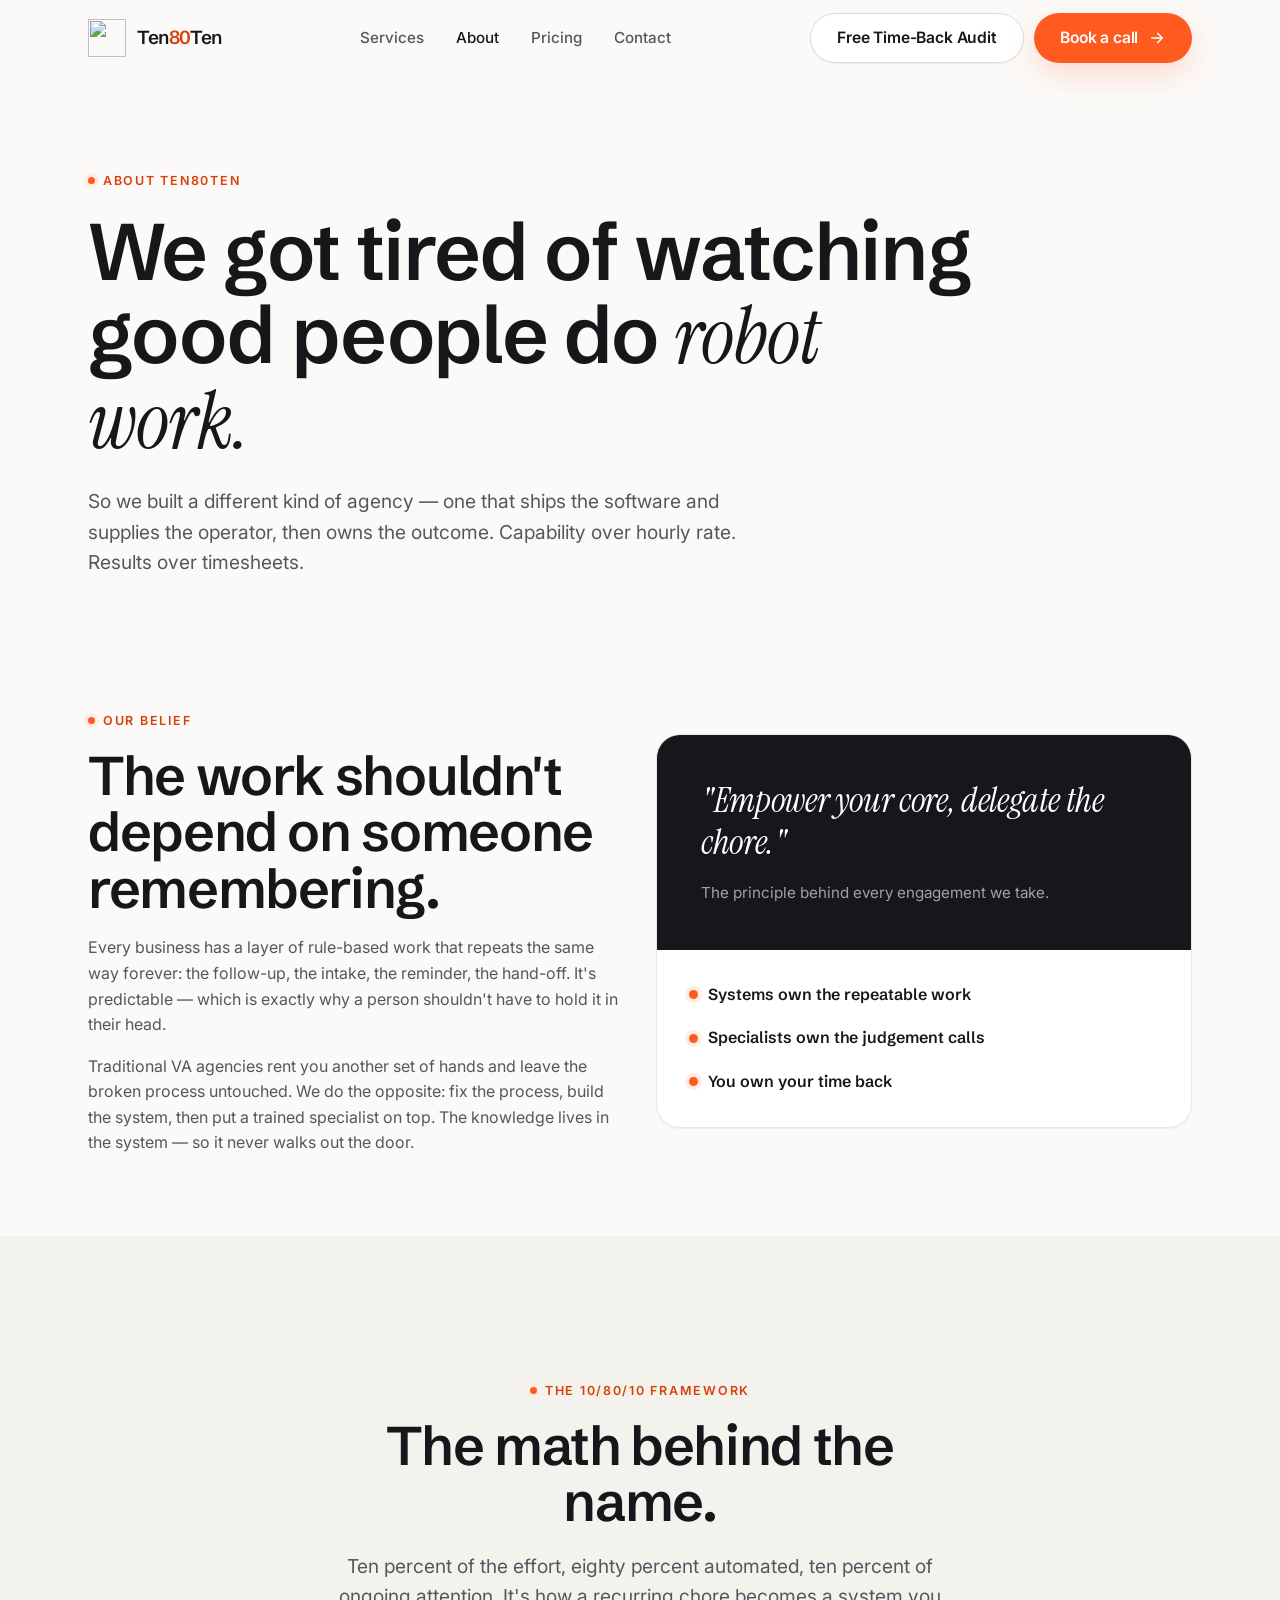
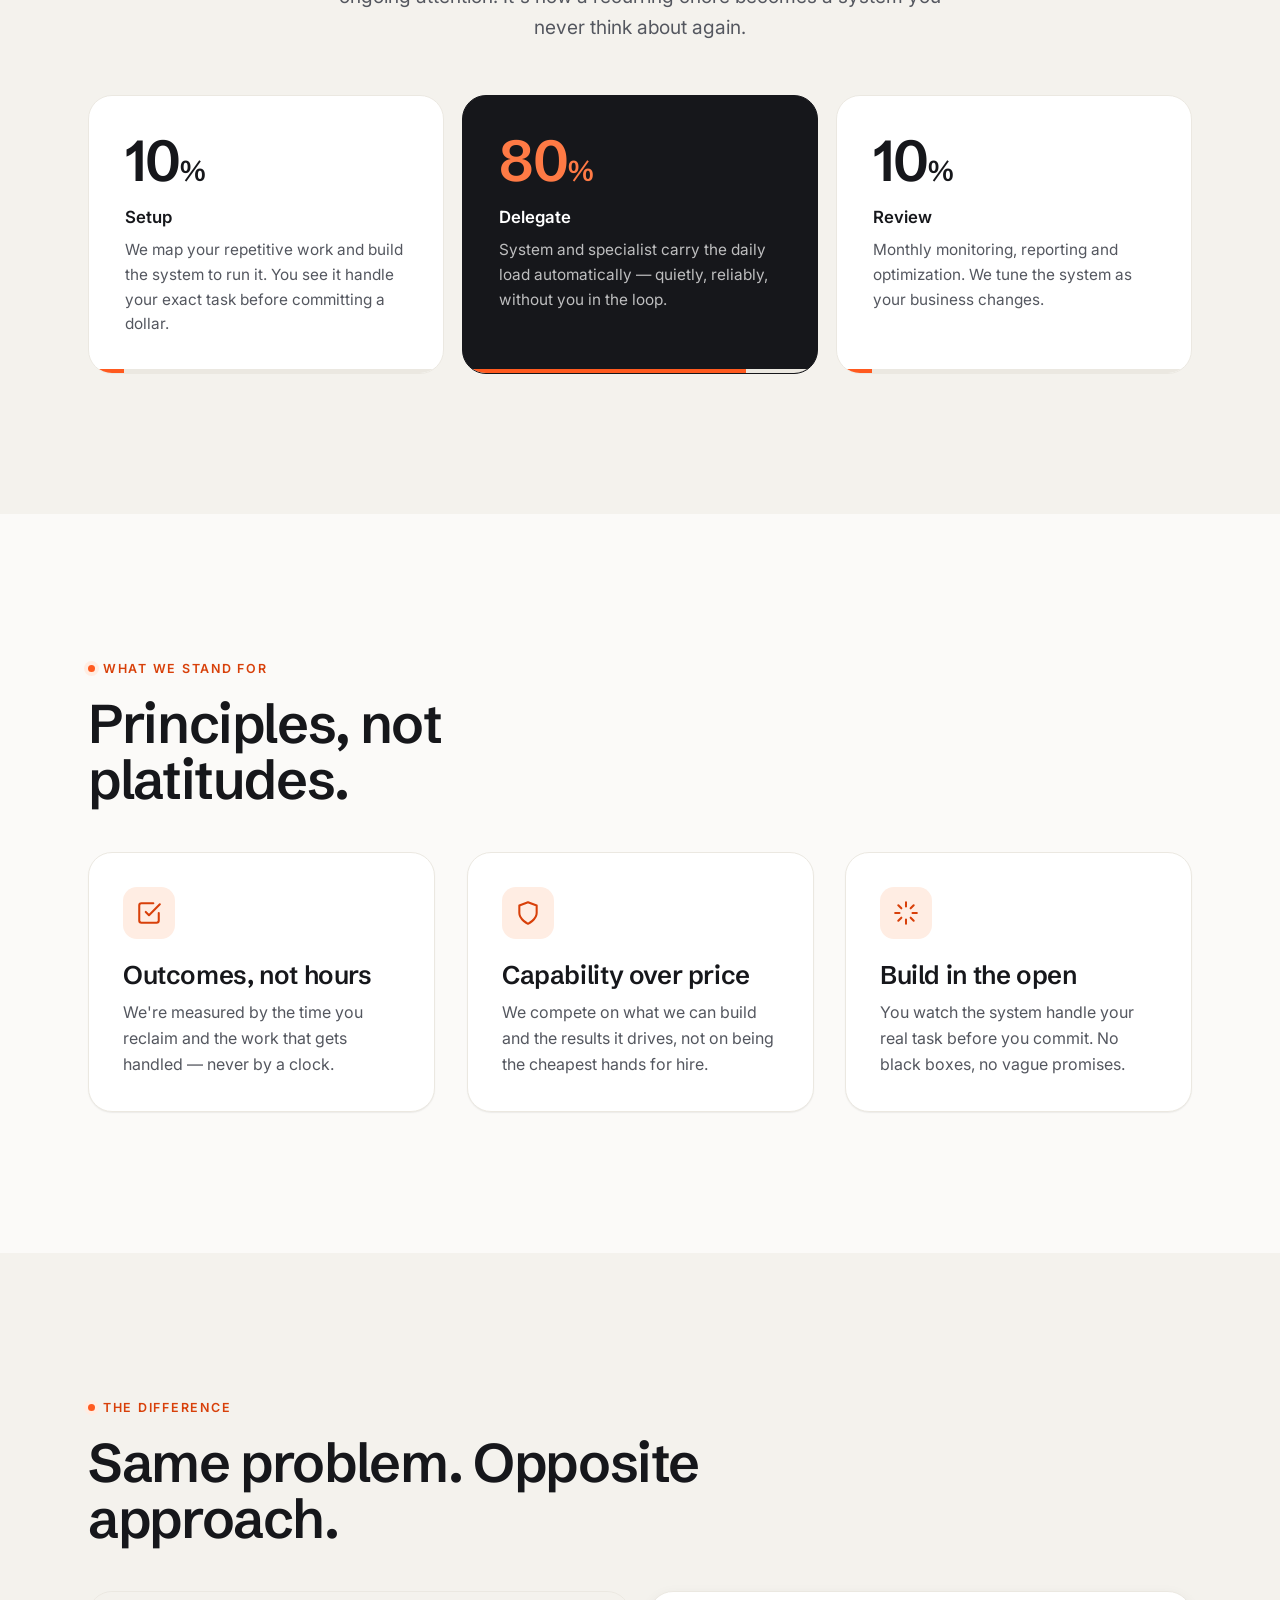
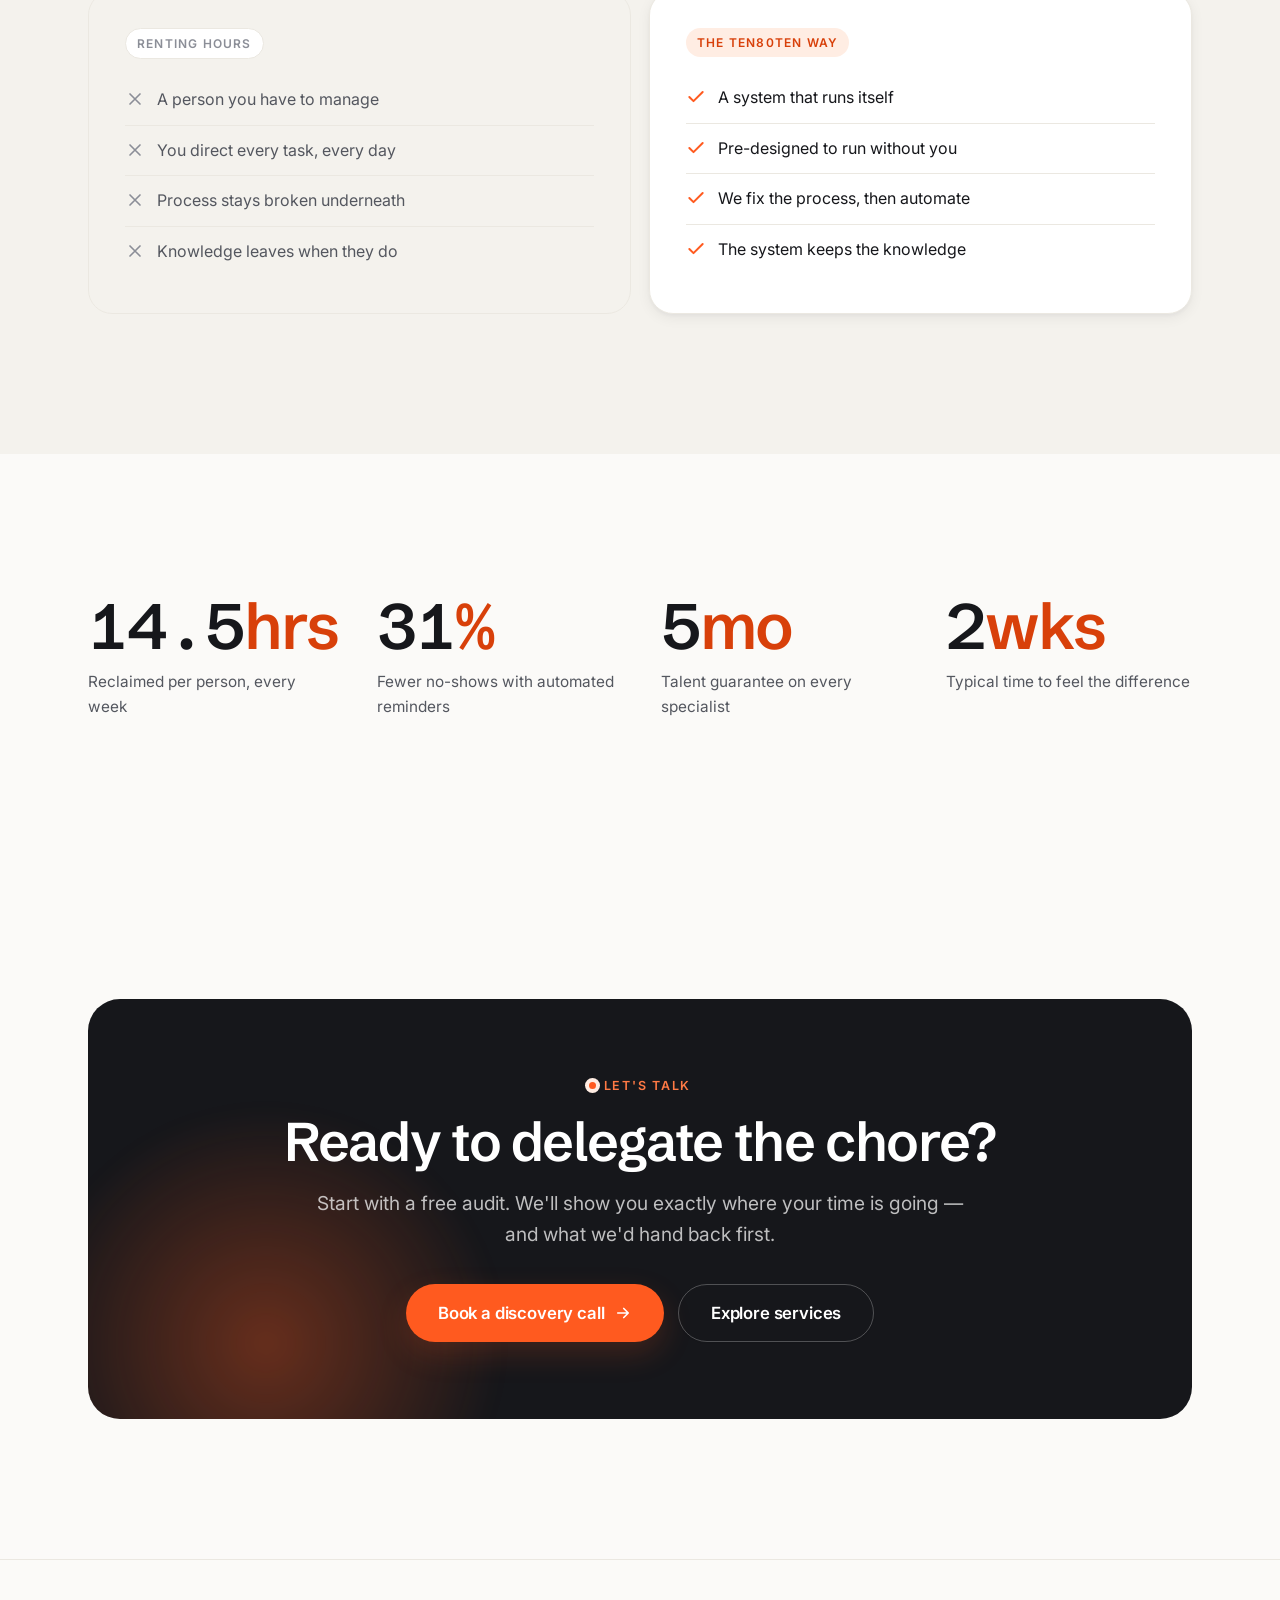
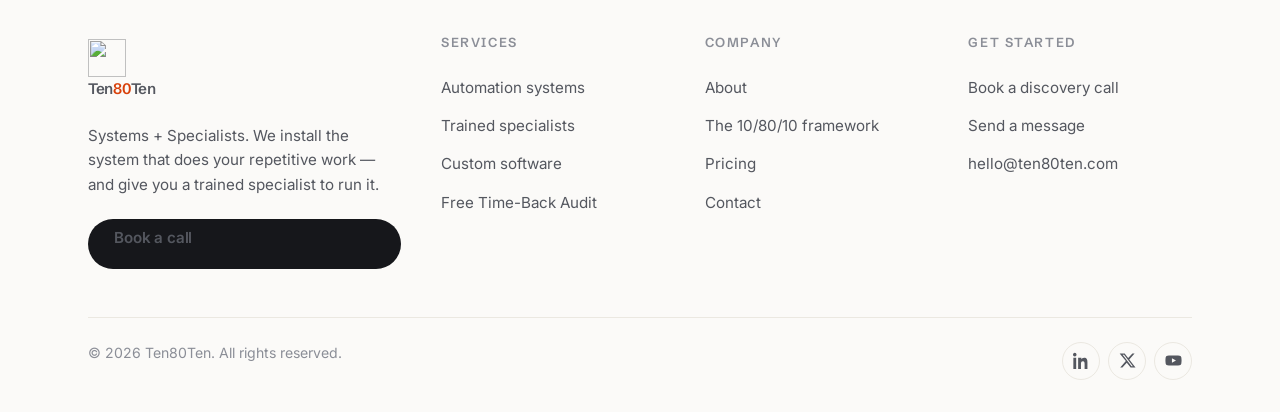
==== about.html @ 753d8913 "Initial commit: Ten80Ten marketing website Multi-page static site (Home, Services, About, Pricing, C" ====
<!DOCTYPE html>
<html lang="en">
<head>
<meta charset="UTF-8" />
<meta name="viewport" content="width=device-width, initial-scale=1" />
<title>About — Ten80Ten | Systems + Specialists</title>
<meta name="description" content="Why Ten80Ten builds systems instead of renting hours. Our 10/80/10 philosophy: a focused 10% of setup, 80% run on autopilot, 10% review and optimize." />
<link rel="preconnect" href="https://fonts.googleapis.com" />
<link rel="preconnect" href="https://fonts.gstatic.com" crossorigin />
<link href="https://fonts.googleapis.com/css2?family=Schibsted+Grotesk:wght@400;500;600;700&family=Inter:wght@400;500;600&family=Instrument+Serif:ital@0;1&display=swap" rel="stylesheet" />
<link rel="stylesheet" href="assets/css/styles.css" />
<link rel="icon" type="image/png" href="assets/img/ten80ten-mark.png" />
</head>
<body>

<header class="site-header">
  <div class="container nav">
    <a class="brand" href="index.html" aria-label="Ten80Ten home"><img class="mark" src="assets/img/ten80ten-mark.png" alt="" width="40" height="40" /><span>Ten<b>80</b>Ten</span></a>
    <nav class="nav-links" aria-label="Primary">
      <a href="services.html">Services</a>
      <a href="about.html" class="active" aria-current="page">About</a>
      <a href="pricing.html">Pricing</a>
      <a href="contact.html">Contact</a>
    </nav>
    <div class="nav-cta">
      <a class="btn btn--ghost" href="contact.html">Free Time-Back Audit</a>
      <a class="btn btn--primary" href="contact.html#book">Book a call <svg viewBox="0 0 24 24" fill="none" stroke="currentColor" stroke-width="2.2" stroke-linecap="round" stroke-linejoin="round"><path d="M5 12h14M13 6l6 6-6 6"/></svg></a>
      <button class="nav-toggle" aria-label="Open menu" aria-expanded="false"><span></span></button>
    </div>
  </div>
  <div class="mobile-menu" aria-label="Mobile">
    <a href="services.html">Services</a>
    <a href="about.html" class="active">About</a>
    <a href="pricing.html">Pricing</a>
    <a href="contact.html">Contact</a>
    <a class="btn btn--primary" href="contact.html#book">Book a call</a>
  </div>
</header>

<main>
<section class="page-hero">
  <div class="container">
    <span class="eyebrow" data-reveal>About Ten80Ten</span>
    <h1 data-reveal data-delay="1">We got tired of watching good people do <span class="serif">robot work.</span></h1>
    <p class="lead" data-reveal data-delay="2">So we built a different kind of agency — one that ships the software and supplies the operator, then owns the outcome. Capability over hourly rate. Results over timesheets.</p>
  </div>
</section>

<!-- STORY -->
<section class="section--tight">
  <div class="container">
    <div class="grid cols-2" style="align-items:center">
      <div data-reveal>
        <span class="eyebrow">Our belief</span>
        <h2 style="margin-block:16px 18px">The work shouldn't depend on someone remembering.</h2>
        <p class="muted" style="margin-bottom:16px">Every business has a layer of rule-based work that repeats the same way forever: the follow-up, the intake, the reminder, the hand-off. It's predictable — which is exactly why a person shouldn't have to hold it in their head.</p>
        <p class="muted">Traditional VA agencies rent you another set of hands and leave the broken process untouched. We do the opposite: fix the process, build the system, then put a trained specialist on top. The knowledge lives in the system — so it never walks out the door.</p>
      </div>
      <div data-reveal data-delay="2">
        <div class="card" style="padding:0;overflow:hidden">
          <div style="background:var(--ink);color:#fff;padding:clamp(28px,4vw,44px)">
            <span class="serif" style="font-size:clamp(1.6rem,3vw,2.2rem);color:#fff;line-height:1.2;display:block">"Empower your core, delegate the chore."</span>
            <p style="color:rgba(255,255,255,.6);margin-top:18px;font-size:.95rem">The principle behind every engagement we take.</p>
          </div>
          <div style="padding:clamp(24px,3vw,32px);display:grid;gap:18px">
            <div class="sys-row" style="font-size:1rem"><span class="dot dot--on"></span><b>Systems own the repeatable work</b></div>
            <div class="sys-row" style="font-size:1rem"><span class="dot dot--on"></span><b>Specialists own the judgement calls</b></div>
            <div class="sys-row" style="font-size:1rem"><span class="dot dot--on"></span><b>You own your time back</b></div>
          </div>
        </div>
      </div>
    </div>
  </div>
</section>

<!-- 10/80/10 -->
<section class="section panel">
  <div class="container">
    <div class="section-head center" data-reveal>
      <span class="eyebrow">The 10/80/10 framework</span>
      <h2>The math behind the name.</h2>
      <p class="lead">Ten percent of the effort, eighty percent automated, ten percent of ongoing attention. It's how a recurring chore becomes a system you never think about again.</p>
    </div>
    <div class="framework" style="margin-top:52px">
      <div class="fw-step" data-reveal data-delay="1"><span class="fw-pct">10<span style="font-size:.5em">%</span></span><span class="fw-tag">Setup</span><p>We map your repetitive work and build the system to run it. You see it handle your exact task before committing a dollar.</p><div class="fw-bar"><i style="width:10%"></i></div></div>
      <div class="fw-step" data-reveal data-delay="2"><span class="fw-pct">80<span style="font-size:.5em">%</span></span><span class="fw-tag">Delegate</span><p>System and specialist carry the daily load automatically — quietly, reliably, without you in the loop.</p><div class="fw-bar"><i style="width:80%"></i></div></div>
      <div class="fw-step" data-reveal data-delay="3"><span class="fw-pct">10<span style="font-size:.5em">%</span></span><span class="fw-tag">Review</span><p>Monthly monitoring, reporting and optimization. We tune the system as your business changes.</p><div class="fw-bar"><i style="width:10%"></i></div></div>
    </div>
  </div>
</section>

<!-- VALUES -->
<section class="section">
  <div class="container">
    <div class="section-head" data-reveal>
      <span class="eyebrow">What we stand for</span>
      <h2>Principles, not platitudes.</h2>
    </div>
    <div class="grid cols-3" style="margin-top:44px">
      <div class="card card--feature" data-reveal data-delay="1"><div class="icon"><svg viewBox="0 0 24 24" fill="none" stroke="currentColor" stroke-width="1.9" stroke-linecap="round" stroke-linejoin="round"><path d="m9 11 3 3L22 4"/><path d="M21 12v7a2 2 0 0 1-2 2H5a2 2 0 0 1-2-2V5a2 2 0 0 1 2-2h11"/></svg></div><h3>Outcomes, not hours</h3><p>We're measured by the time you reclaim and the work that gets handled — never by a clock.</p></div>
      <div class="card card--feature" data-reveal data-delay="2"><div class="icon"><svg viewBox="0 0 24 24" fill="none" stroke="currentColor" stroke-width="1.9" stroke-linecap="round" stroke-linejoin="round"><path d="M12 22s8-4 8-10V5l-8-3-8 3v7c0 6 8 10 8 10Z"/></svg></div><h3>Capability over price</h3><p>We compete on what we can build and the results it drives, not on being the cheapest hands for hire.</p></div>
      <div class="card card--feature" data-reveal data-delay="3"><div class="icon"><svg viewBox="0 0 24 24" fill="none" stroke="currentColor" stroke-width="1.9" stroke-linecap="round" stroke-linejoin="round"><path d="M12 2v4M12 18v4M4.9 4.9l2.8 2.8M16.3 16.3l2.8 2.8M2 12h4M18 12h4M4.9 19.1l2.8-2.8M16.3 7.7l2.8-2.8"/></svg></div><h3>Build in the open</h3><p>You watch the system handle your real task before you commit. No black boxes, no vague promises.</p></div>
    </div>
  </div>
</section>

<!-- COMPARE -->
<section class="section panel">
  <div class="container">
    <div class="section-head" data-reveal>
      <span class="eyebrow">The difference</span>
      <h2>Same problem. Opposite approach.</h2>
    </div>
    <div class="compare" style="margin-top:44px">
      <div class="compare-col compare--them" data-reveal data-delay="1">
        <span class="tag">Renting hours</span>
        <ul>
          <li><svg viewBox="0 0 24 24" fill="none" stroke="currentColor" stroke-width="2" stroke-linecap="round"><path d="M18 6 6 18M6 6l12 12"/></svg> A person you have to manage</li>
          <li><svg viewBox="0 0 24 24" fill="none" stroke="currentColor" stroke-width="2" stroke-linecap="round"><path d="M18 6 6 18M6 6l12 12"/></svg> You direct every task, every day</li>
          <li><svg viewBox="0 0 24 24" fill="none" stroke="currentColor" stroke-width="2" stroke-linecap="round"><path d="M18 6 6 18M6 6l12 12"/></svg> Process stays broken underneath</li>
          <li><svg viewBox="0 0 24 24" fill="none" stroke="currentColor" stroke-width="2" stroke-linecap="round"><path d="M18 6 6 18M6 6l12 12"/></svg> Knowledge leaves when they do</li>
        </ul>
      </div>
      <div class="compare-col compare--us" data-reveal data-delay="2">
        <span class="tag">The Ten80Ten way</span>
        <ul>
          <li><svg viewBox="0 0 24 24" fill="none" stroke="currentColor" stroke-width="2.4" stroke-linecap="round" stroke-linejoin="round"><path d="M20 6 9 17l-5-5"/></svg> A system that runs itself</li>
          <li><svg viewBox="0 0 24 24" fill="none" stroke="currentColor" stroke-width="2.4" stroke-linecap="round" stroke-linejoin="round"><path d="M20 6 9 17l-5-5"/></svg> Pre-designed to run without you</li>
          <li><svg viewBox="0 0 24 24" fill="none" stroke="currentColor" stroke-width="2.4" stroke-linecap="round" stroke-linejoin="round"><path d="M20 6 9 17l-5-5"/></svg> We fix the process, then automate</li>
          <li><svg viewBox="0 0 24 24" fill="none" stroke="currentColor" stroke-width="2.4" stroke-linecap="round" stroke-linejoin="round"><path d="M20 6 9 17l-5-5"/></svg> The system keeps the knowledge</li>
        </ul>
      </div>
    </div>
  </div>
</section>

<!-- STATS -->
<section class="section">
  <div class="container">
    <div class="stats">
      <div class="stat" data-reveal data-delay="1"><div class="num"><span data-count="18.5">18.5</span><span class="unit">hrs</span></div><div class="label">Reclaimed per person, every week</div></div>
      <div class="stat" data-reveal data-delay="2"><div class="num"><span data-count="40">40</span><span class="unit">%</span></div><div class="label">Fewer no-shows with automated reminders</div></div>
      <div class="stat" data-reveal data-delay="3"><div class="num"><span data-count="6">6</span><span class="unit">mo</span></div><div class="label">Talent guarantee on every specialist</div></div>
      <div class="stat" data-reveal data-delay="4"><div class="num"><span data-count="2">2</span><span class="unit">wks</span></div><div class="label">Typical time to feel the difference</div></div>
    </div>
  </div>
</section>

<!-- CTA -->
<section class="section">
  <div class="container">
    <div class="cta-band" data-reveal>
      <span class="eyebrow center" style="display:flex;justify-content:center;color:var(--accent-2);margin-bottom:18px">Let's talk</span>
      <h2>Ready to delegate the chore?</h2>
      <p class="lead">Start with a free audit. We'll show you exactly where your time is going — and what we'd hand back first.</p>
      <div class="hero-actions">
        <a class="btn btn--primary btn--lg" href="contact.html#book">Book a discovery call <svg viewBox="0 0 24 24" fill="none" stroke="currentColor" stroke-width="2.2" stroke-linecap="round" stroke-linejoin="round"><path d="M5 12h14M13 6l6 6-6 6"/></svg></a>
        <a class="btn btn--ghost btn--lg" href="services.html">Explore services</a>
      </div>
    </div>
  </div>
</section>
</main>

<footer class="site-footer">
  <div class="container">
    <div class="footer-grid">
      <div class="footer-about">
        <a class="brand" href="index.html" aria-label="Ten80Ten home"><img class="mark" src="assets/img/ten80ten-mark.png" alt="" width="40" height="40" /><span>Ten<b>80</b>Ten</span></a>
        <p>Systems + Specialists. We install the system that does your repetitive work — and give you a trained specialist to run it.</p>
        <a class="btn btn--dark" href="contact.html#book">Book a call</a>
      </div>
      <div><h4>Services</h4><a href="services.html">Automation systems</a><a href="services.html">Trained specialists</a><a href="services.html">Custom software</a><a href="contact.html#book">Free Time-Back Audit</a></div>
      <div><h4>Company</h4><a href="about.html">About</a><a href="about.html">The 10/80/10 framework</a><a href="pricing.html">Pricing</a><a href="contact.html">Contact</a></div>
      <div><h4>Get started</h4><a href="contact.html#book">Book a discovery call</a><a href="contact.html">Send a message</a><a href="mailto:hello@ten80ten.com">hello@ten80ten.com</a></div>
    </div>
    <div class="footer-bottom">
      <span>© <span data-year>2026</span> Ten80Ten. All rights reserved.</span>
      <div class="socials">
        <a href="#" aria-label="LinkedIn"><svg viewBox="0 0 24 24" fill="currentColor"><path d="M4.98 3.5A2.5 2.5 0 1 1 0 3.5a2.5 2.5 0 0 1 4.98 0ZM.5 8h4V24h-4V8Zm7.5 0h3.8v2.2h.05c.53-1 1.83-2.2 3.77-2.2 4 0 4.75 2.65 4.75 6.1V24h-4v-7.1c0-1.7 0-3.9-2.37-3.9-2.38 0-2.75 1.85-2.75 3.77V24h-4V8Z"/></svg></a>
        <a href="#" aria-label="X"><svg viewBox="0 0 24 24" fill="currentColor"><path d="M18.9 2H22l-7.5 8.6L23.3 22h-6.9l-5.4-7-6.2 7H1.7l8-9.2L.9 2h7.1l4.9 6.5L18.9 2Zm-1.2 18h1.9L7.1 4H5.1l12.6 16Z"/></svg></a>
        <a href="#" aria-label="YouTube"><svg viewBox="0 0 24 24" fill="currentColor"><path d="M23 7.5a3 3 0 0 0-2.1-2.1C19 5 12 5 12 5s-7 0-8.9.4A3 3 0 0 0 1 7.5 31 31 0 0 0 .6 12 31 31 0 0 0 1 16.5a3 3 0 0 0 2.1 2.1C5 19 12 19 12 19s7 0 8.9-.4a3 3 0 0 0 2.1-2.1 31 31 0 0 0 .4-4.5 31 31 0 0 0-.4-4.5ZM9.8 15.3V8.7l5.7 3.3-5.7 3.3Z"/></svg></a>
      </div>
    </div>
  </div>
</footer>

<script src="assets/js/main.js" defer></script>
</body>
</html>
---- assets/css/styles.css ----
/* ============================================================
   TEN80TEN — Design System
   Calm warm-white · ink type · sparing orange · elegant motion
   ============================================================ */

/* ---------- Tokens ---------- */
:root {
  /* Color */
  --bg:        #FBFAF8;   /* calm warm white */
  --bg-2:      #F4F2ED;   /* sunk panel */
  --surface:   #FFFFFF;
  --ink:       #16171B;   /* near-black */
  --ink-2:     #54575F;   /* muted body */
  --ink-3:     #8B8E97;   /* faint */
  --line:      #EBE8E1;   /* hairline */
  --line-2:    #E0DCD2;

  --accent:    #FF5A1F;   /* orange — fills / large only */
  --accent-2:  #FF7A45;
  --accent-ink:#D8400A;   /* text-safe orange on white */
  --accent-soft:#FFEDE3;  /* tint */
  --accent-glow: rgba(255,90,31,.18);

  /* Radius */
  --r-sm: 10px;
  --r:    16px;
  --r-lg: 24px;
  --r-xl: 32px;
  --pill: 999px;

  /* Shadow */
  --sh-1: 0 1px 2px rgba(22,23,27,.04), 0 1px 1px rgba(22,23,27,.03);
  --sh-2: 0 4px 14px rgba(22,23,27,.06), 0 2px 4px rgba(22,23,27,.04);
  --sh-3: 0 18px 50px rgba(22,23,27,.10), 0 6px 16px rgba(22,23,27,.06);
  --sh-accent: 0 12px 30px var(--accent-glow);

  /* Type */
  --font-display: "Schibsted Grotesk", system-ui, sans-serif;
  --font-serif:   "Instrument Serif", Georgia, serif;
  --font-body:    "Inter", system-ui, -apple-system, sans-serif;

  /* Layout */
  --container: 1200px;
  --gutter: clamp(20px, 5vw, 48px);

  /* Motion */
  --ease: cubic-bezier(.22,.61,.36,1);
  --ease-out: cubic-bezier(.16,1,.3,1);
  --dur: .55s;
}

/* ---------- Reset ---------- */
*, *::before, *::after { box-sizing: border-box; }
* { margin: 0; }
html { -webkit-text-size-adjust: 100%; scroll-behavior: smooth; }
@media (prefers-reduced-motion: reduce) { html { scroll-behavior: auto; } }

body {
  font-family: var(--font-body);
  background: var(--bg);
  color: var(--ink);
  font-size: 16px;
  line-height: 1.6;
  -webkit-font-smoothing: antialiased;
  text-rendering: optimizeLegibility;
  overflow-x: clip;
}

img, svg, video { display: block; max-width: 100%; }
a { color: inherit; text-decoration: none; }
button { font: inherit; cursor: pointer; border: none; background: none; color: inherit; }
ul { list-style: none; padding: 0; }
:focus-visible { outline: 3px solid var(--accent); outline-offset: 3px; border-radius: 4px; }

/* ---------- Layout primitives ---------- */
.container { width: 100%; max-width: var(--container); margin-inline: auto; padding-inline: var(--gutter); }
.section { padding-block: clamp(72px, 11vw, 140px); }
.section--tight { padding-block: clamp(48px, 7vw, 80px); }
.panel { background: var(--bg-2); }

.grid { display: grid; gap: clamp(20px, 3vw, 32px); }
.cols-2 { grid-template-columns: repeat(2, 1fr); }
.cols-3 { grid-template-columns: repeat(3, 1fr); }
.cols-4 { grid-template-columns: repeat(4, 1fr); }
@media (max-width: 900px) { .cols-3, .cols-4 { grid-template-columns: repeat(2, 1fr); } }
@media (max-width: 620px) { .cols-2, .cols-3, .cols-4 { grid-template-columns: 1fr; } }

/* ---------- Typography ---------- */
.display, h1, h2, h3 { font-family: var(--font-display); font-weight: 600; line-height: 1.04; letter-spacing: -.02em; color: var(--ink); }
h1 { font-size: clamp(2.6rem, 6.4vw, 5rem); }
h2 { font-size: clamp(2rem, 4.4vw, 3.4rem); letter-spacing: -.025em; }
h3 { font-size: clamp(1.25rem, 2.2vw, 1.6rem); letter-spacing: -.015em; line-height: 1.15; }
.serif { font-family: var(--font-serif); font-weight: 400; font-style: italic; letter-spacing: -.01em; }

.eyebrow {
  display: inline-flex; align-items: center; gap: 8px;
  font-size: .78rem; font-weight: 600; letter-spacing: .14em; text-transform: uppercase;
  color: var(--accent-ink);
}
.eyebrow::before { content: ""; width: 7px; height: 7px; border-radius: 50%; background: var(--accent); box-shadow: 0 0 0 4px var(--accent-soft); }

.lead { font-size: clamp(1.05rem, 1.5vw, 1.25rem); color: var(--ink-2); line-height: 1.6; max-width: 56ch; }
.muted { color: var(--ink-2); }
.section-head { max-width: 62ch; }
.section-head h2 { margin-block: 16px 0; }
.section-head .lead { margin-top: 20px; }
.center { text-align: center; margin-inline: auto; }
.center .lead { margin-inline: auto; }

/* ---------- Buttons ---------- */
.btn {
  display: inline-flex; align-items: center; justify-content: center; gap: 10px;
  min-height: 50px; padding: 0 26px; border-radius: var(--pill);
  font-weight: 600; font-size: .98rem; letter-spacing: -.01em; white-space: nowrap;
  transition: transform .25s var(--ease), background .25s var(--ease), box-shadow .25s var(--ease), color .25s var(--ease);
  will-change: transform;
}
/* On small screens keep only the primary CTA + hamburger in the bar */
@media (max-width: 480px) { .nav-cta .btn--primary { display: none; } }
.btn svg { width: 18px; height: 18px; transition: transform .3s var(--ease); }
.btn--primary { background: var(--accent); color: #fff; box-shadow: var(--sh-accent); }
.btn--primary:hover { background: var(--accent-2); transform: translateY(-2px); box-shadow: 0 18px 40px var(--accent-glow); }
.btn--primary:hover svg { transform: translateX(4px); }
.btn--ghost { background: var(--surface); color: var(--ink); border: 1px solid var(--line-2); box-shadow: var(--sh-1); }
.btn--ghost:hover { transform: translateY(-2px); border-color: var(--ink-3); box-shadow: var(--sh-2); }
.btn--dark { background: var(--ink); color: #fff; }
.btn--dark:hover { transform: translateY(-2px); box-shadow: var(--sh-3); }
.btn--lg { min-height: 58px; padding: 0 32px; font-size: 1.05rem; }
.btn:active { transform: translateY(0) scale(.985); }

.link-arrow { display: inline-flex; align-items: center; gap: 8px; font-weight: 600; color: var(--ink); }
.link-arrow svg { width: 17px; height: 17px; transition: transform .3s var(--ease); }
.link-arrow:hover { color: var(--accent-ink); }
.link-arrow:hover svg { transform: translateX(4px); }

/* ---------- Header / Nav ---------- */
.site-header {
  position: sticky; top: 0; z-index: 100;
  transition: background .3s var(--ease), box-shadow .3s var(--ease), border-color .3s var(--ease);
  border-bottom: 1px solid transparent;
}
.site-header.is-stuck {
  background: rgba(251,250,248,.78);
  -webkit-backdrop-filter: blur(14px); backdrop-filter: blur(14px);
  border-bottom-color: var(--line);
}
.nav { display: flex; align-items: center; justify-content: space-between; height: 76px; gap: 24px; }
.brand { display: inline-flex; align-items: center; gap: 11px; font-family: var(--font-display); font-weight: 600; font-size: 1.18rem; letter-spacing: -.02em; }
.brand .mark { width: 38px; height: 38px; flex: none; object-fit: contain; }
.brand b { color: var(--accent-ink); font-weight: 600; }
.nav-links { display: flex; align-items: center; gap: 4px; }
.nav-links a { padding: 9px 14px; border-radius: var(--pill); font-size: .95rem; font-weight: 500; color: var(--ink-2); transition: color .2s, background .2s; }
.nav-links a:hover { color: var(--ink); background: var(--bg-2); }
.nav-links a.active { color: var(--ink); }
.nav-cta { display: flex; align-items: center; gap: 10px; }
.nav-toggle { display: none; width: 46px; height: 46px; border-radius: var(--r-sm); align-items: center; justify-content: center; }
.nav-toggle span, .nav-toggle span::before, .nav-toggle span::after { content: ""; display: block; width: 20px; height: 2px; background: var(--ink); border-radius: 2px; transition: transform .3s var(--ease), opacity .2s; }
.nav-toggle span::before { position: relative; top: -6px; }
.nav-toggle span::after { position: relative; top: 4px; }
.nav-open .nav-toggle span { background: transparent; }
.nav-open .nav-toggle span::before { transform: translateY(6px) rotate(45deg); }
.nav-open .nav-toggle span::after { transform: translateY(-6px) rotate(-45deg); }

@media (max-width: 860px) {
  .nav-toggle { display: inline-flex; }
  .nav-links, .nav-cta .btn--ghost { display: none; }
  .mobile-menu {
    position: fixed; inset: 76px 0 auto 0; z-index: 99;
    background: var(--surface); border-bottom: 1px solid var(--line);
    padding: 16px var(--gutter) 28px; display: grid; gap: 6px;
    transform: translateY(-12px); opacity: 0; pointer-events: none;
    transition: transform .3s var(--ease), opacity .3s var(--ease);
    box-shadow: var(--sh-3);
  }
  .nav-open .mobile-menu { transform: none; opacity: 1; pointer-events: auto; }
  .mobile-menu a { padding: 14px 12px; border-radius: var(--r-sm); font-weight: 500; font-size: 1.05rem; min-height: 48px; display: flex; align-items: center; }
  .mobile-menu a:hover, .mobile-menu a.active { background: var(--bg-2); color: var(--accent-ink); }
  .mobile-menu .btn { margin-top: 10px; }
}
.mobile-menu { display: none; }
@media (max-width: 860px) { .mobile-menu { display: grid; } }

/* ---------- Hero ---------- */
.hero { position: relative; padding-block: clamp(56px, 9vw, 110px) clamp(60px, 9vw, 120px); overflow: hidden; }
.hero-grid { display: grid; grid-template-columns: 1.05fr .95fr; gap: clamp(32px, 5vw, 64px); align-items: center; }
@media (max-width: 940px) { .hero-grid { grid-template-columns: 1fr; gap: 48px; } }
.hero h1 { margin-block: 22px 0; }
.hero .lead { margin-top: 26px; }
.hero-actions { display: flex; flex-wrap: wrap; gap: 14px; margin-top: 34px; }
.hero-trust { margin-top: 30px; display: flex; align-items: center; gap: 14px; color: var(--ink-2); font-size: .9rem; }
.hero-trust .avatars { display: flex; }
.hero-trust .avatars span { width: 34px; height: 34px; border-radius: 50%; border: 2px solid var(--bg); margin-left: -10px; background: var(--bg-2); display: grid; place-items: center; font-family: var(--font-display); font-weight: 600; font-size: .8rem; color: var(--ink-2); }
.hero-trust .avatars span:first-child { margin-left: 0; }
.hero-trust b { color: var(--ink); }

/* soft ambient orange bloom behind hero */
.hero::before {
  content: ""; position: absolute; z-index: 0;
  width: 60vw; height: 60vw; max-width: 760px; max-height: 760px;
  right: -12vw; top: -14vw; border-radius: 50%;
  background: radial-gradient(circle, var(--accent-glow), transparent 62%);
  filter: blur(20px); pointer-events: none;
}
.hero > .container { position: relative; z-index: 1; }

/* ---------- Hero system visual ---------- */
.syswrap { position: relative; padding: 18px; }
.sys-card { background: var(--surface); border: 1px solid var(--line); border-radius: var(--r-lg); box-shadow: var(--sh-3); }
.sys-card--main { padding: clamp(22px,3vw,30px); display: grid; gap: 12px; }
.sys-row { display: flex; align-items: center; gap: 10px; font-family: var(--font-display); font-weight: 600; font-size: .98rem; }
.sys-row b { font-weight: 600; }
.sys-row .sys-pill { margin-left: auto; font-size: .72rem; font-weight: 600; letter-spacing: .04em; padding: 4px 10px; border-radius: var(--pill); background: var(--bg-2); color: var(--ink-2); }
.sys-row .sys-pill--accent { background: var(--accent-soft); color: var(--accent-ink); }
.dot { width: 9px; height: 9px; border-radius: 50%; background: var(--ink-3); flex: none; }
.dot--on { background: var(--accent); box-shadow: 0 0 0 4px var(--accent-soft); animation: pulse 2.4s var(--ease) infinite; }
.sys-line { height: 7px; border-radius: var(--pill); background: var(--bg-2); overflow: hidden; }
.sys-line i { display: block; height: 100%; width: var(--w); border-radius: var(--pill); background: linear-gradient(90deg, var(--accent), var(--accent-2)); transform-origin: left; animation: grow 1.4s var(--ease-out) both; }
.sys-card--float { position: absolute; right: -6px; top: -14px; padding: 16px 20px; display: grid; gap: 2px; animation: float 6s ease-in-out infinite; }
.sys-card--float2 { position: absolute; left: -14px; bottom: 8px; padding: 12px 16px; display: flex; align-items: center; gap: 9px; font-weight: 600; font-size: .9rem; animation: float 7s ease-in-out infinite .5s; }
.sys-card--float2 svg { width: 18px; height: 18px; }
.sys-mini-label { font-size: .74rem; color: var(--ink-3); font-weight: 500; }
.sys-mini-num { font-family: var(--font-display); font-weight: 600; font-size: 1.7rem; letter-spacing: -.02em; color: var(--accent-ink); line-height: 1; }
@keyframes pulse { 0%,100% { box-shadow: 0 0 0 4px var(--accent-soft); } 50% { box-shadow: 0 0 0 7px rgba(255,90,31,.10); } }
@keyframes grow { from { transform: scaleX(0); } }
@keyframes float { 0%,100% { transform: translateY(0); } 50% { transform: translateY(-9px); } }
@media (prefers-reduced-motion: reduce) {
  .dot--on, .sys-card--float, .sys-card--float2 { animation: none; }
  .sys-line i { animation: none; }
}

/* ---------- Marquee (logo strip) ---------- */
.marquee { overflow: hidden; -webkit-mask-image: linear-gradient(90deg, transparent, #000 12%, #000 88%, transparent); mask-image: linear-gradient(90deg, transparent, #000 12%, #000 88%, transparent); }
.marquee-track { display: flex; gap: clamp(38px, 6vw, 80px); width: max-content; animation: scrollx 34s linear infinite; }
.marquee:hover .marquee-track { animation-play-state: paused; }
.marquee-item { display: flex; align-items: center; gap: 10px; font-family: var(--font-display); font-weight: 600; font-size: 1.15rem; color: var(--ink-3); white-space: nowrap; }
.marquee-item svg { width: 22px; height: 22px; opacity: .55; }
@keyframes scrollx { to { transform: translateX(-50%); } }
@media (prefers-reduced-motion: reduce) { .marquee-track { animation: none; flex-wrap: wrap; justify-content: center; } }

/* ---------- Cards ---------- */
.card {
  background: var(--surface); border: 1px solid var(--line); border-radius: var(--r-lg);
  padding: clamp(24px, 3vw, 34px); box-shadow: var(--sh-1);
  transition: transform .35s var(--ease), box-shadow .35s var(--ease), border-color .35s var(--ease);
  position: relative; overflow: hidden;
}
.card:hover { transform: translateY(-6px); box-shadow: var(--sh-3); border-color: var(--line-2); }
.card .icon {
  width: 52px; height: 52px; border-radius: 14px; display: grid; place-items: center;
  background: var(--accent-soft); color: var(--accent-ink); margin-bottom: 22px;
}
.card .icon svg { width: 26px; height: 26px; }
.card h3 { margin-bottom: 10px; }
.card p { color: var(--ink-2); }
.card .link-arrow { margin-top: 20px; }
.card--feature::after { content: ""; position: absolute; inset: 0 0 auto 0; height: 3px; background: linear-gradient(90deg, var(--accent), var(--accent-2)); transform: scaleX(0); transform-origin: left; transition: transform .4s var(--ease); }
.card--feature:hover::after { transform: scaleX(1); }

/* ---------- Stats ---------- */
.stats { display: grid; grid-template-columns: repeat(4, 1fr); gap: clamp(20px, 3vw, 40px); }
@media (max-width: 760px) { .stats { grid-template-columns: repeat(2, 1fr); } }
.stat .num { font-family: var(--font-display); font-weight: 600; font-size: clamp(2.6rem, 5vw, 4rem); letter-spacing: -.03em; line-height: 1; color: var(--ink); font-variant-numeric: tabular-nums; }
.stat .num .unit { color: var(--accent-ink); }
.stat .label { margin-top: 12px; color: var(--ink-2); font-size: .96rem; max-width: 26ch; }

/* ---------- 10/80/10 framework ---------- */
.framework { display: grid; grid-template-columns: repeat(3, 1fr); gap: 18px; counter-reset: step; }
@media (max-width: 820px) { .framework { grid-template-columns: 1fr; } }
.fw-step {
  position: relative; background: var(--surface); border: 1px solid var(--line);
  border-radius: var(--r-lg); padding: clamp(26px,3vw,36px); overflow: hidden;
  transition: transform .35s var(--ease), box-shadow .35s var(--ease);
}
.fw-step:hover { transform: translateY(-5px); box-shadow: var(--sh-2); }
.fw-pct { font-family: var(--font-display); font-weight: 600; font-size: clamp(2.6rem,5vw,3.6rem); letter-spacing: -.03em; line-height: 1; }
.fw-step:nth-child(2) { background: var(--ink); color: #fff; border-color: var(--ink); }
.fw-step:nth-child(2) .fw-pct { color: var(--accent-2); }
.fw-step:nth-child(2) p { color: rgba(255,255,255,.72); }
.fw-step:nth-child(2) .fw-tag { color: #fff; }
.fw-tag { display: block; margin-block: 14px 8px; font-weight: 600; font-size: 1.05rem; }
.fw-step p { color: var(--ink-2); font-size: .96rem; }
.fw-bar { position: absolute; left: 0; bottom: 0; height: 4px; width: 100%; background: var(--line); }
.fw-bar i { display: block; height: 100%; background: var(--accent); }

/* ---------- Steps (how it works) ---------- */
.steps { display: grid; gap: 0; }
.step { display: grid; grid-template-columns: 90px 1fr; gap: clamp(20px,3vw,40px); padding-block: clamp(28px,4vw,44px); border-top: 1px solid var(--line); align-items: start; }
.step:last-child { border-bottom: 1px solid var(--line); }
.step .step-no { font-family: var(--font-display); font-weight: 600; font-size: 1.6rem; color: var(--accent-ink); font-variant-numeric: tabular-nums; }
.step h3 { margin-bottom: 8px; }
.step p { color: var(--ink-2); max-width: 60ch; }
@media (max-width: 560px) { .step { grid-template-columns: 1fr; gap: 6px; } }

/* ---------- Compare ---------- */
.compare { display: grid; grid-template-columns: 1fr 1fr; gap: 18px; }
@media (max-width: 760px) { .compare { grid-template-columns: 1fr; } }
.compare-col { border-radius: var(--r-lg); padding: clamp(26px,3vw,36px); border: 1px solid var(--line); }
.compare-col h3 { font-size: 1.15rem; margin-bottom: 20px; }
.compare-col li { display: flex; gap: 12px; padding-block: 12px; border-top: 1px solid var(--line); color: var(--ink-2); align-items: flex-start; }
.compare-col li:first-of-type { border-top: none; }
.compare-col svg { width: 20px; height: 20px; flex: none; margin-top: 2px; }
.compare--them { background: var(--bg-2); }
.compare--them svg { color: var(--ink-3); }
.compare--us { background: var(--surface); box-shadow: var(--sh-2); }
.compare--us svg { color: var(--accent); }
.compare--us li { color: var(--ink); }
.compare-col .tag { display: inline-block; font-size: .75rem; font-weight: 600; letter-spacing: .1em; text-transform: uppercase; padding: 5px 11px; border-radius: var(--pill); margin-bottom: 16px; }
.compare--them .tag { background: #fff; color: var(--ink-3); border: 1px solid var(--line); }
.compare--us .tag { background: var(--accent-soft); color: var(--accent-ink); }

/* ---------- Pricing ---------- */
.price-grid { display: grid; grid-template-columns: repeat(4, 1fr); gap: 18px; align-items: stretch; }
@media (max-width: 1040px) { .price-grid { grid-template-columns: repeat(2, 1fr); } }
@media (max-width: 560px) { .price-grid { grid-template-columns: 1fr; } }
.price {
  display: flex; flex-direction: column; background: var(--surface); border: 1px solid var(--line);
  border-radius: var(--r-lg); padding: clamp(24px,2.6vw,32px); box-shadow: var(--sh-1);
  transition: transform .35s var(--ease), box-shadow .35s var(--ease);
}
.price:hover { transform: translateY(-6px); box-shadow: var(--sh-3); }
.price.is-featured { border-color: var(--accent); box-shadow: var(--sh-accent); }
.price-badge { align-self: flex-start; font-size: .72rem; font-weight: 600; letter-spacing: .1em; text-transform: uppercase; color: var(--accent-ink); background: var(--accent-soft); padding: 5px 11px; border-radius: var(--pill); margin-bottom: 18px; }
.price h3 { font-size: 1.2rem; }
.price .amount { font-family: var(--font-display); font-weight: 600; font-size: 2.4rem; letter-spacing: -.03em; margin-block: 14px 4px; line-height: 1; }
.price .amount small { font-size: .95rem; font-weight: 500; color: var(--ink-3); font-family: var(--font-body); letter-spacing: 0; }
.price .desc { color: var(--ink-2); font-size: .94rem; min-height: 42px; }
.price ul { margin-block: 22px; display: grid; gap: 12px; }
.price li { display: flex; gap: 10px; font-size: .94rem; color: var(--ink-2); align-items: flex-start; }
.price li svg { width: 18px; height: 18px; color: var(--accent); flex: none; margin-top: 3px; }
.price .btn { margin-top: auto; width: 100%; }

/* ---------- Testimonial ---------- */
.quote { max-width: 900px; margin-inline: auto; text-align: center; }
.quote blockquote { font-family: var(--font-display); font-weight: 500; font-size: clamp(1.5rem, 3.4vw, 2.6rem); line-height: 1.2; letter-spacing: -.02em; }
.quote blockquote em { font-family: var(--font-serif); font-style: italic; color: var(--accent-ink); font-weight: 400; }
.quote .by { margin-top: 28px; display: inline-flex; align-items: center; gap: 12px; }
.quote .by .ava { width: 46px; height: 46px; border-radius: 50%; background: var(--accent-soft); color: var(--accent-ink); display: grid; place-items: center; font-family: var(--font-display); font-weight: 600; }
.quote .by .who { text-align: left; }
.quote .by .who b { display: block; font-weight: 600; }
.quote .by .who span { color: var(--ink-2); font-size: .9rem; }

/* ---------- CTA band ---------- */
.cta-band { position: relative; background: var(--ink); color: #fff; border-radius: var(--r-xl); padding: clamp(40px,6vw,80px); overflow: hidden; text-align: center; }
.cta-band h2 { color: #fff; }
.cta-band .lead { color: rgba(255,255,255,.72); margin-inline: auto; margin-top: 18px; }
.cta-band .hero-actions { justify-content: center; }
.cta-band::before { content: ""; position: absolute; width: 50vw; height: 50vw; max-width: 560px; max-height: 560px; border-radius: 50%; background: radial-gradient(circle, rgba(255,90,31,.35), transparent 60%); left: -8vw; bottom: -16vw; filter: blur(8px); }
.cta-band .btn--ghost { background: transparent; color: #fff; border-color: rgba(255,255,255,.25); }
.cta-band .btn--ghost:hover { background: rgba(255,255,255,.08); border-color: rgba(255,255,255,.5); }
.cta-band > * { position: relative; z-index: 1; }

/* ---------- Footer ---------- */
.site-footer { border-top: 1px solid var(--line); padding-block: clamp(48px,6vw,72px) 32px; }
.footer-grid { display: grid; grid-template-columns: 1.4fr 1fr 1fr 1fr; gap: 40px; }
@media (max-width: 820px) { .footer-grid { grid-template-columns: 1fr 1fr; gap: 32px; } }
@media (max-width: 460px) { .footer-grid { grid-template-columns: 1fr; } }
.footer-grid h4 { font-family: var(--font-display); font-size: .82rem; letter-spacing: .12em; text-transform: uppercase; color: var(--ink-3); margin-bottom: 16px; font-weight: 600; }
.footer-grid a { display: block; padding-block: 7px; color: var(--ink-2); font-size: .95rem; transition: color .2s; }
.footer-grid a:hover { color: var(--accent-ink); }
.footer-about p { color: var(--ink-2); max-width: 34ch; margin-block: 16px 22px; font-size: .95rem; }
.footer-bottom { margin-top: 48px; padding-top: 24px; border-top: 1px solid var(--line); display: flex; justify-content: space-between; flex-wrap: wrap; gap: 12px; color: var(--ink-3); font-size: .88rem; }
.footer-bottom .socials { display: flex; gap: 8px; }
.footer-bottom .socials a { width: 38px; height: 38px; border-radius: 50%; border: 1px solid var(--line); display: grid; place-items: center; color: var(--ink-2); transition: all .25s; }
.footer-bottom .socials a:hover { color: #fff; background: var(--accent); border-color: var(--accent); transform: translateY(-2px); }
.footer-bottom .socials svg { width: 17px; height: 17px; }

/* ---------- Forms ---------- */
.form { display: grid; gap: 18px; }
.field { display: grid; gap: 7px; }
.field label { font-weight: 600; font-size: .92rem; }
.field label .req { color: var(--accent-ink); }
.field input, .field textarea, .field select {
  font: inherit; width: 100%; padding: 14px 16px; min-height: 50px;
  background: var(--surface); border: 1px solid var(--line-2); border-radius: var(--r-sm); color: var(--ink);
  transition: border-color .2s, box-shadow .2s;
}
.field textarea { min-height: 130px; resize: vertical; }
.field input:focus, .field textarea:focus, .field select:focus { outline: none; border-color: var(--accent); box-shadow: 0 0 0 4px var(--accent-soft); }
.field .help { font-size: .82rem; color: var(--ink-3); }
.field.invalid input, .field.invalid textarea { border-color: #D8400A; }
.field .error { font-size: .82rem; color: #D8400A; display: none; }
.field.invalid .error { display: block; }
.form-row { display: grid; grid-template-columns: 1fr 1fr; gap: 18px; }
@media (max-width: 560px) { .form-row { grid-template-columns: 1fr; } }
.form-note { font-size: .85rem; color: var(--ink-3); }
.form-success { display: none; padding: 18px 20px; border-radius: var(--r); background: var(--accent-soft); color: var(--accent-ink); font-weight: 500; align-items: center; gap: 12px; }
.form-success.show { display: flex; }
.form-success svg { width: 22px; height: 22px; flex: none; }

/* ---------- FAQ ---------- */
.faq { max-width: 800px; margin-inline: auto; }
.faq-item { border-top: 1px solid var(--line); }
.faq-item:last-child { border-bottom: 1px solid var(--line); }
.faq-q { width: 100%; display: flex; justify-content: space-between; align-items: center; gap: 20px; padding: 24px 4px; text-align: left; font-family: var(--font-display); font-weight: 600; font-size: clamp(1.05rem,1.6vw,1.22rem); letter-spacing: -.01em; }
.faq-q .ic { width: 32px; height: 32px; flex: none; border-radius: 50%; border: 1px solid var(--line-2); display: grid; place-items: center; transition: transform .3s var(--ease), background .3s, color .3s; position: relative; }
.faq-q .ic::before, .faq-q .ic::after { content: ""; position: absolute; background: var(--ink); border-radius: 2px; transition: transform .3s var(--ease); }
.faq-q .ic::before { width: 12px; height: 2px; }
.faq-q .ic::after { width: 2px; height: 12px; }
.faq-item.open .faq-q .ic { background: var(--accent); border-color: var(--accent); }
.faq-item.open .faq-q .ic::before, .faq-item.open .faq-q .ic::after { background: #fff; }
.faq-item.open .faq-q .ic::after { transform: scaleY(0); }
.faq-a { overflow: hidden; max-height: 0; transition: max-height .4s var(--ease); }
.faq-a p { padding: 0 4px 26px; color: var(--ink-2); max-width: 64ch; }

/* ---------- Page hero (interior) ---------- */
.page-hero { padding-block: clamp(48px,7vw,96px) clamp(24px,4vw,48px); }
.page-hero h1 { margin-block: 18px 0; max-width: 18ch; }
.page-hero .lead { margin-top: 22px; }

/* ---------- Misc helpers ---------- */
.divider { height: 1px; background: var(--line); border: none; }
.badge-row { display: flex; flex-wrap: wrap; gap: 10px; margin-top: 26px; }
.badge { display: inline-flex; align-items: center; gap: 8px; padding: 8px 14px; border-radius: var(--pill); background: var(--surface); border: 1px solid var(--line); font-size: .88rem; font-weight: 500; color: var(--ink-2); box-shadow: var(--sh-1); }
.badge svg { width: 16px; height: 16px; color: var(--accent); }

/* ---------- Scroll reveal ---------- */
[data-reveal] { opacity: 0; transform: translateY(22px); transition: opacity .7s var(--ease-out), transform .7s var(--ease-out); will-change: opacity, transform; }
[data-reveal].in { opacity: 1; transform: none; }
[data-reveal][data-delay="1"] { transition-delay: .08s; }
[data-reveal][data-delay="2"] { transition-delay: .16s; }
[data-reveal][data-delay="3"] { transition-delay: .24s; }
[data-reveal][data-delay="4"] { transition-delay: .32s; }
@media (prefers-reduced-motion: reduce) {
  [data-reveal] { opacity: 1 !important; transform: none !important; transition: none !important; }
  .btn, .card, .price, .fw-step { transition: none !important; }
  .hero::before, .cta-band::before { display: none; }
}
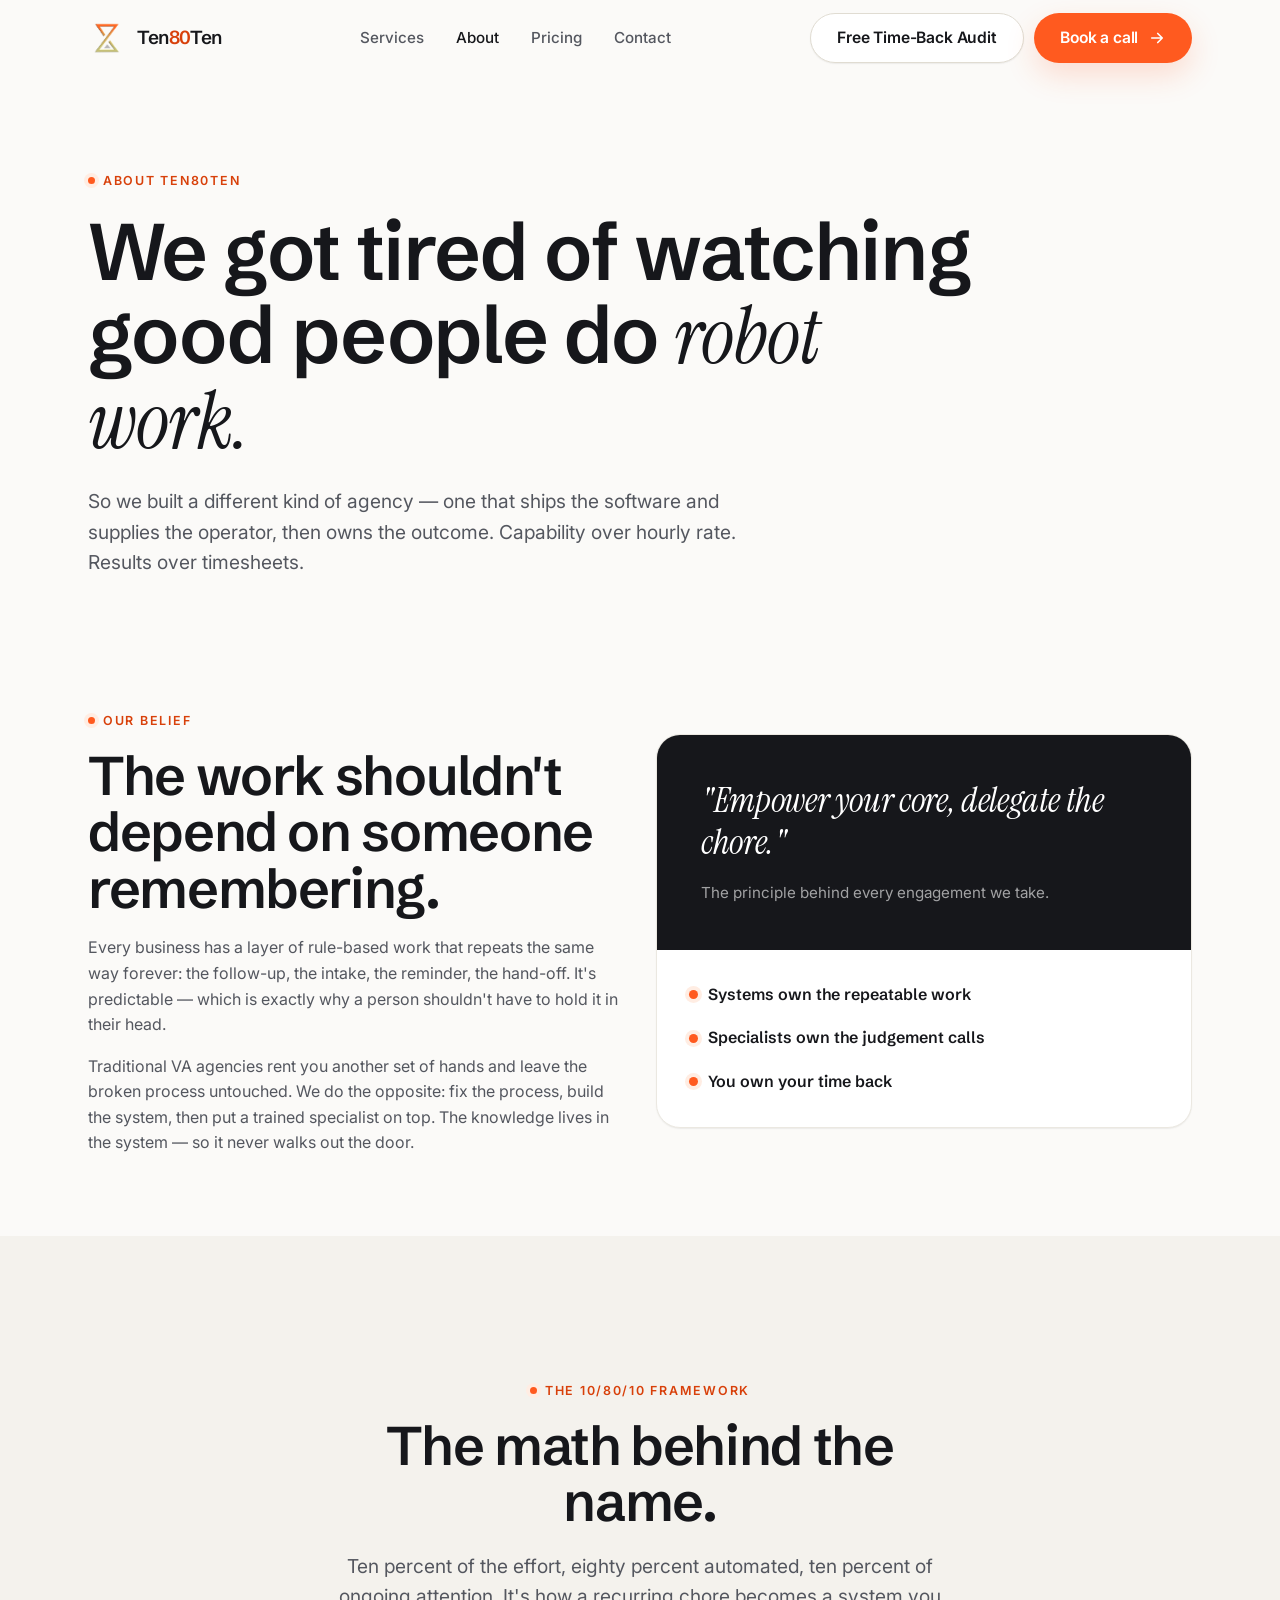
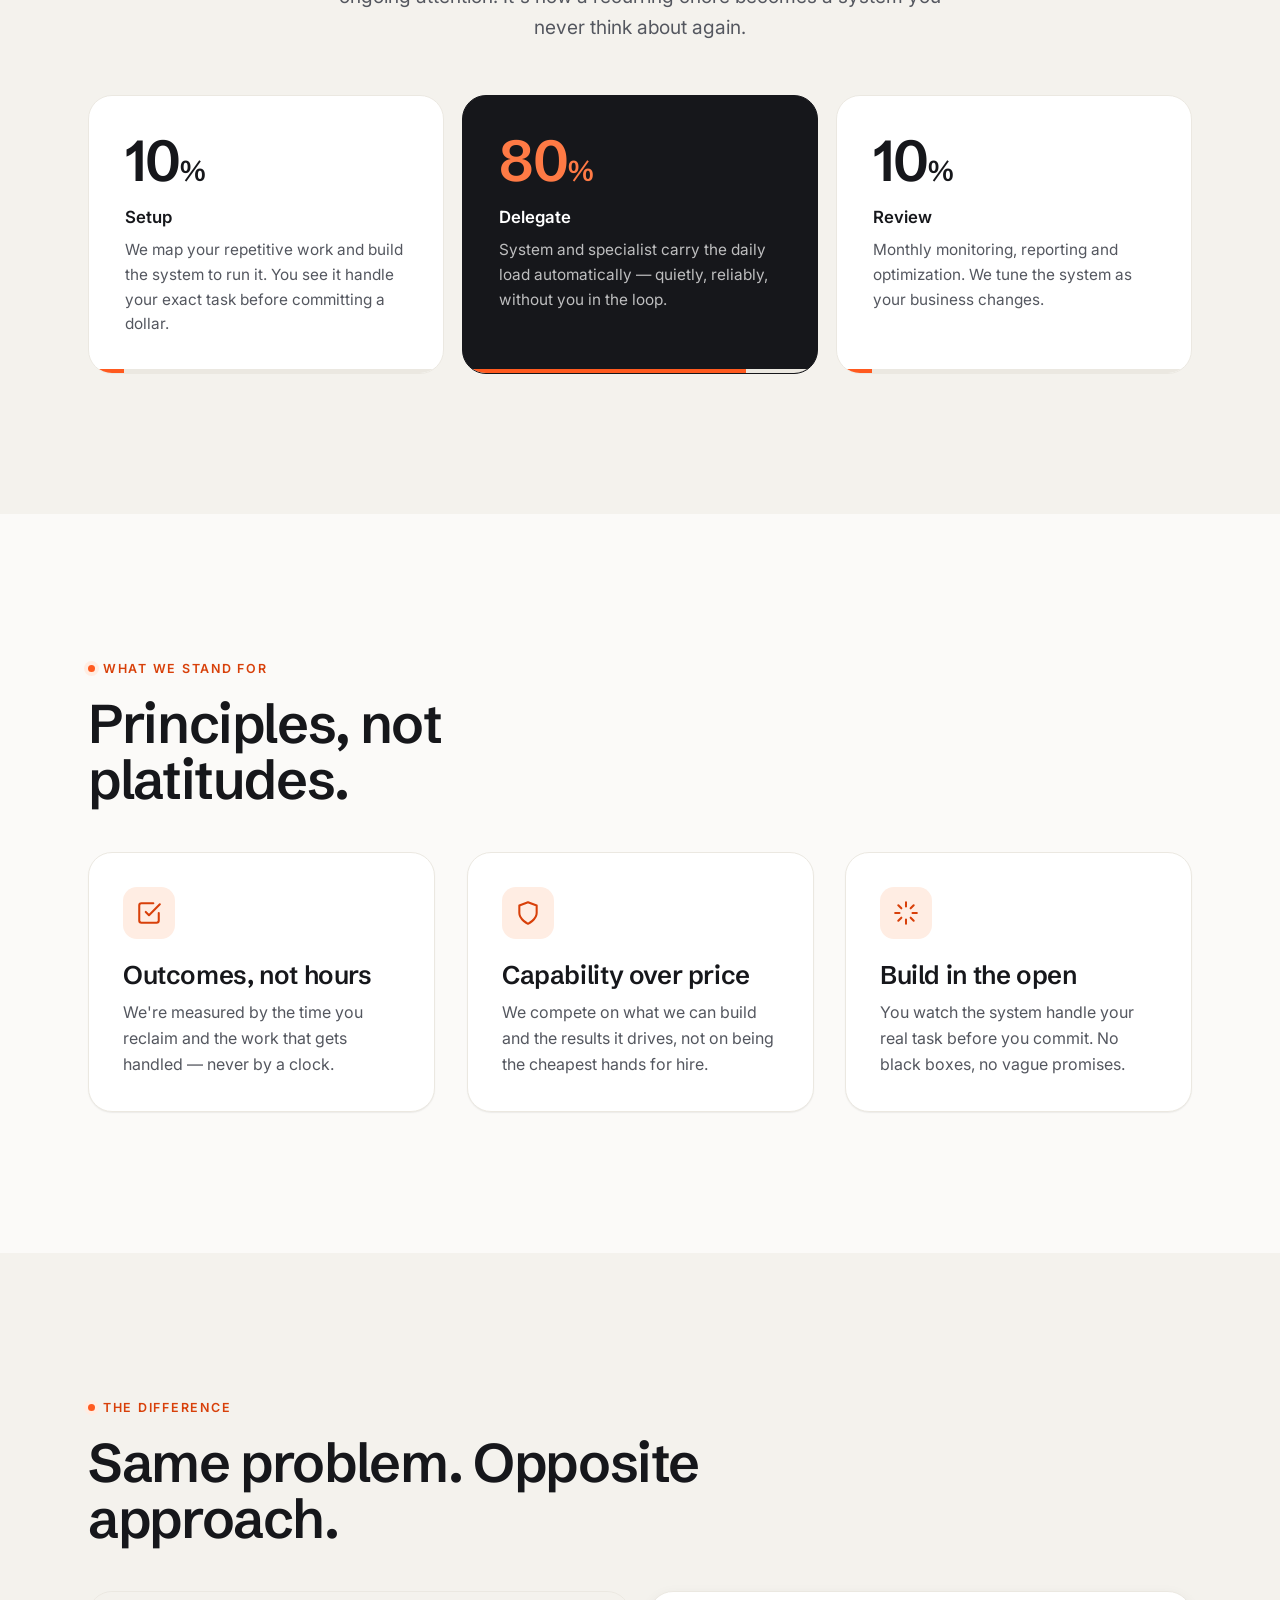
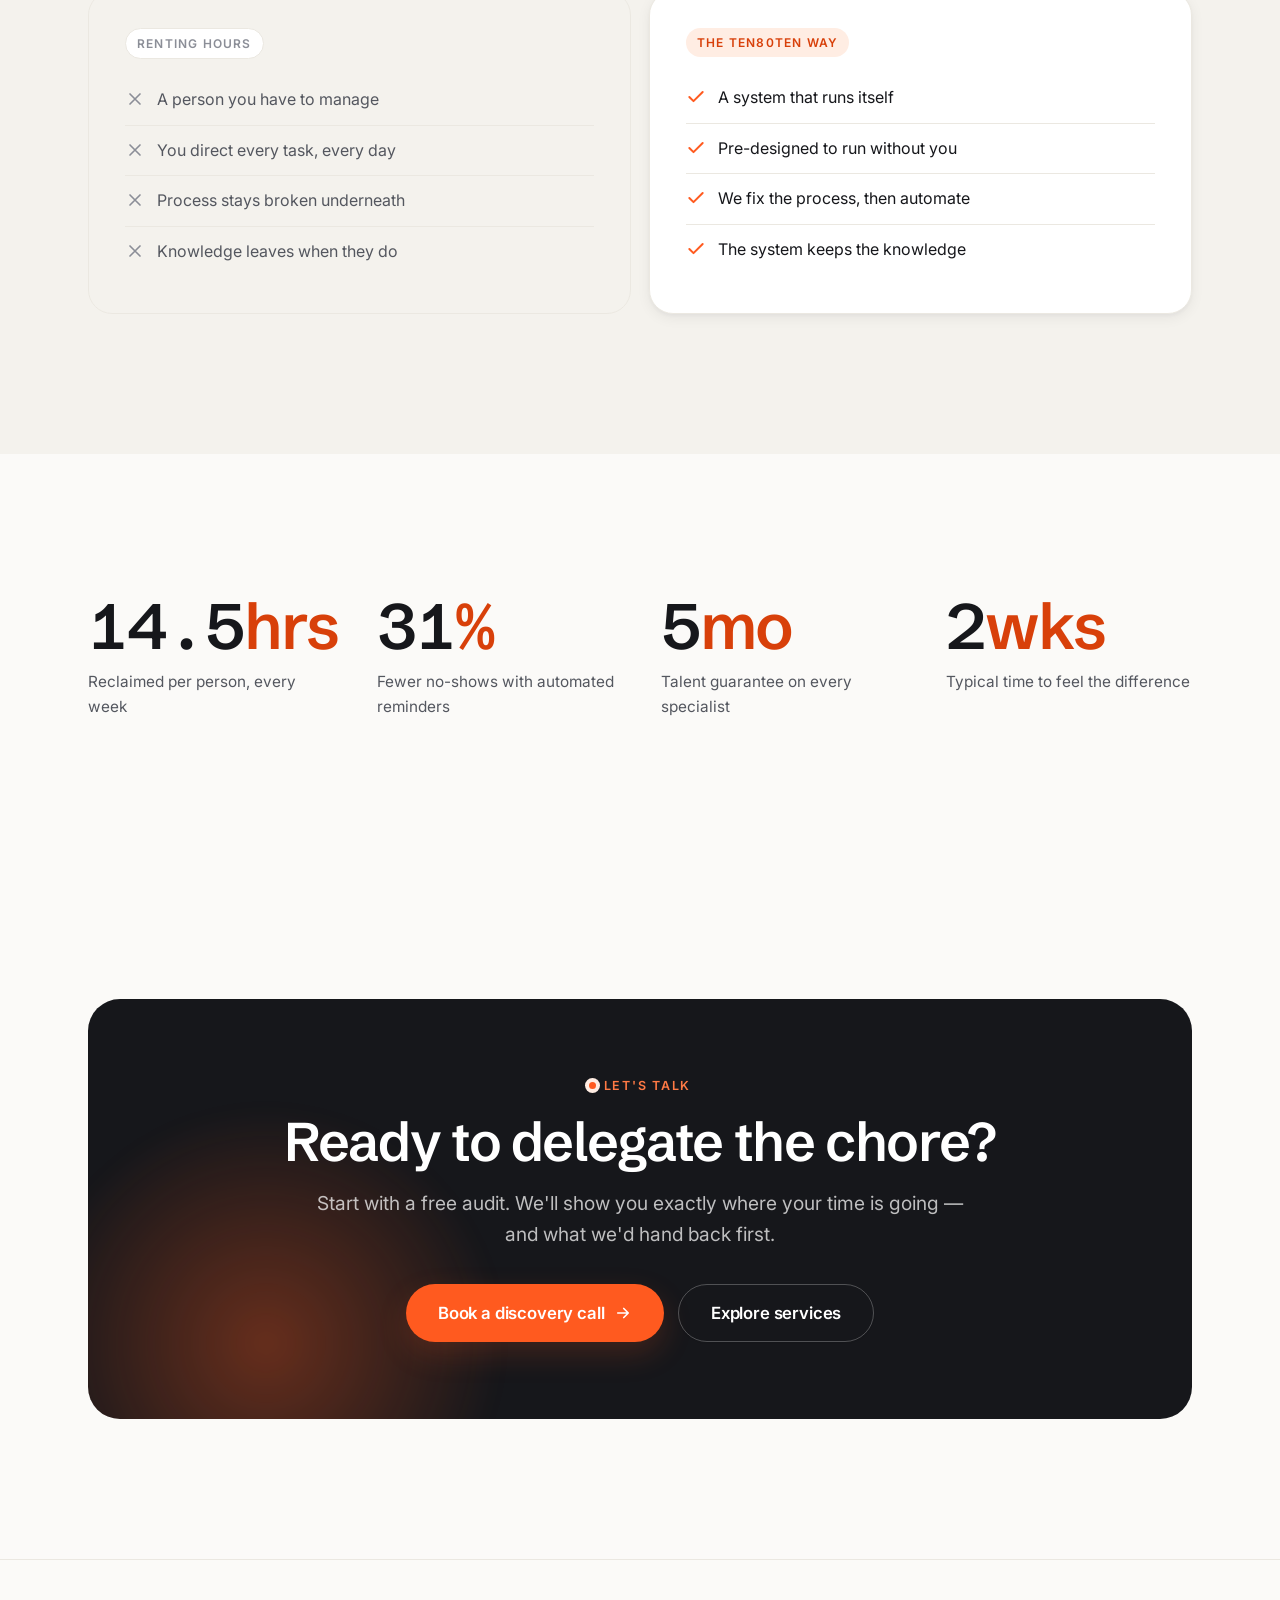
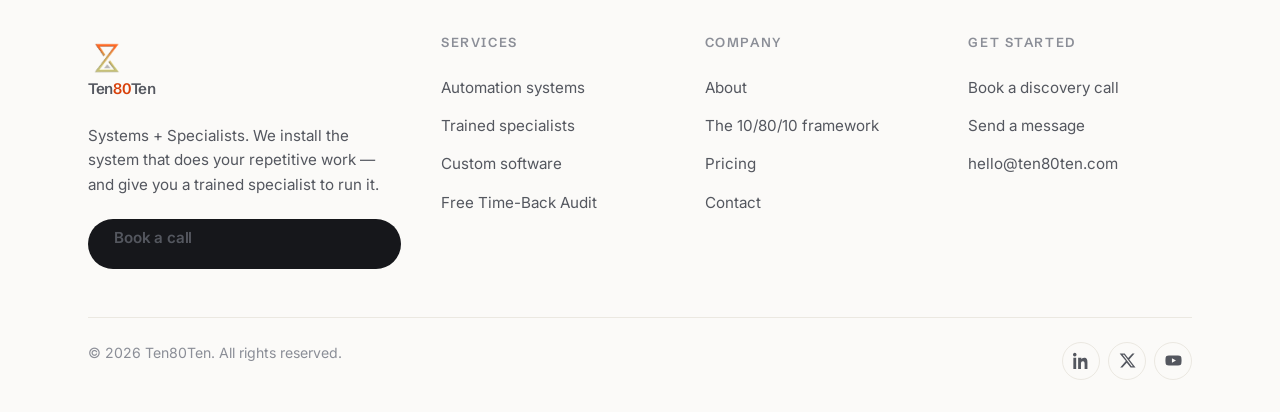
==== commit 6024c456: "Add Ten80Ten logo assets and wire mark into nav, footer, and favicon Use the transparent hourglass m" ====
--- a/about.html
+++ b/about.html
@@ -9,13 +9,13 @@
 <link rel="preconnect" href="https://fonts.gstatic.com" crossorigin />
 <link href="https://fonts.googleapis.com/css2?family=Schibsted+Grotesk:wght@400;500;600;700&family=Inter:wght@400;500;600&family=Instrument+Serif:ital@0;1&display=swap" rel="stylesheet" />
 <link rel="stylesheet" href="assets/css/styles.css" />
-<link rel="icon" type="image/png" href="assets/img/ten80ten-mark.png" />
+<link rel="icon" type="image/webp" href="assets/img/ten80ten-mark.webp" />
 </head>
 <body>
 
 <header class="site-header">
   <div class="container nav">
-    <a class="brand" href="index.html" aria-label="Ten80Ten home"><img class="mark" src="assets/img/ten80ten-mark.png" alt="" width="40" height="40" /><span>Ten<b>80</b>Ten</span></a>
+    <a class="brand" href="index.html" aria-label="Ten80Ten home"><img class="mark" src="assets/img/ten80ten-mark.webp" alt="" width="40" height="40" /><span>Ten<b>80</b>Ten</span></a>
     <nav class="nav-links" aria-label="Primary">
       <a href="services.html">Services</a>
       <a href="about.html" class="active" aria-current="page">About</a>
@@ -166,7 +166,7 @@
   <div class="container">
     <div class="footer-grid">
       <div class="footer-about">
-        <a class="brand" href="index.html" aria-label="Ten80Ten home"><img class="mark" src="assets/img/ten80ten-mark.png" alt="" width="40" height="40" /><span>Ten<b>80</b>Ten</span></a>
+        <a class="brand" href="index.html" aria-label="Ten80Ten home"><img class="mark" src="assets/img/ten80ten-mark.webp" alt="" width="40" height="40" /><span>Ten<b>80</b>Ten</span></a>
         <p>Systems + Specialists. We install the system that does your repetitive work — and give you a trained specialist to run it.</p>
         <a class="btn btn--dark" href="contact.html#book">Book a call</a>
       </div>
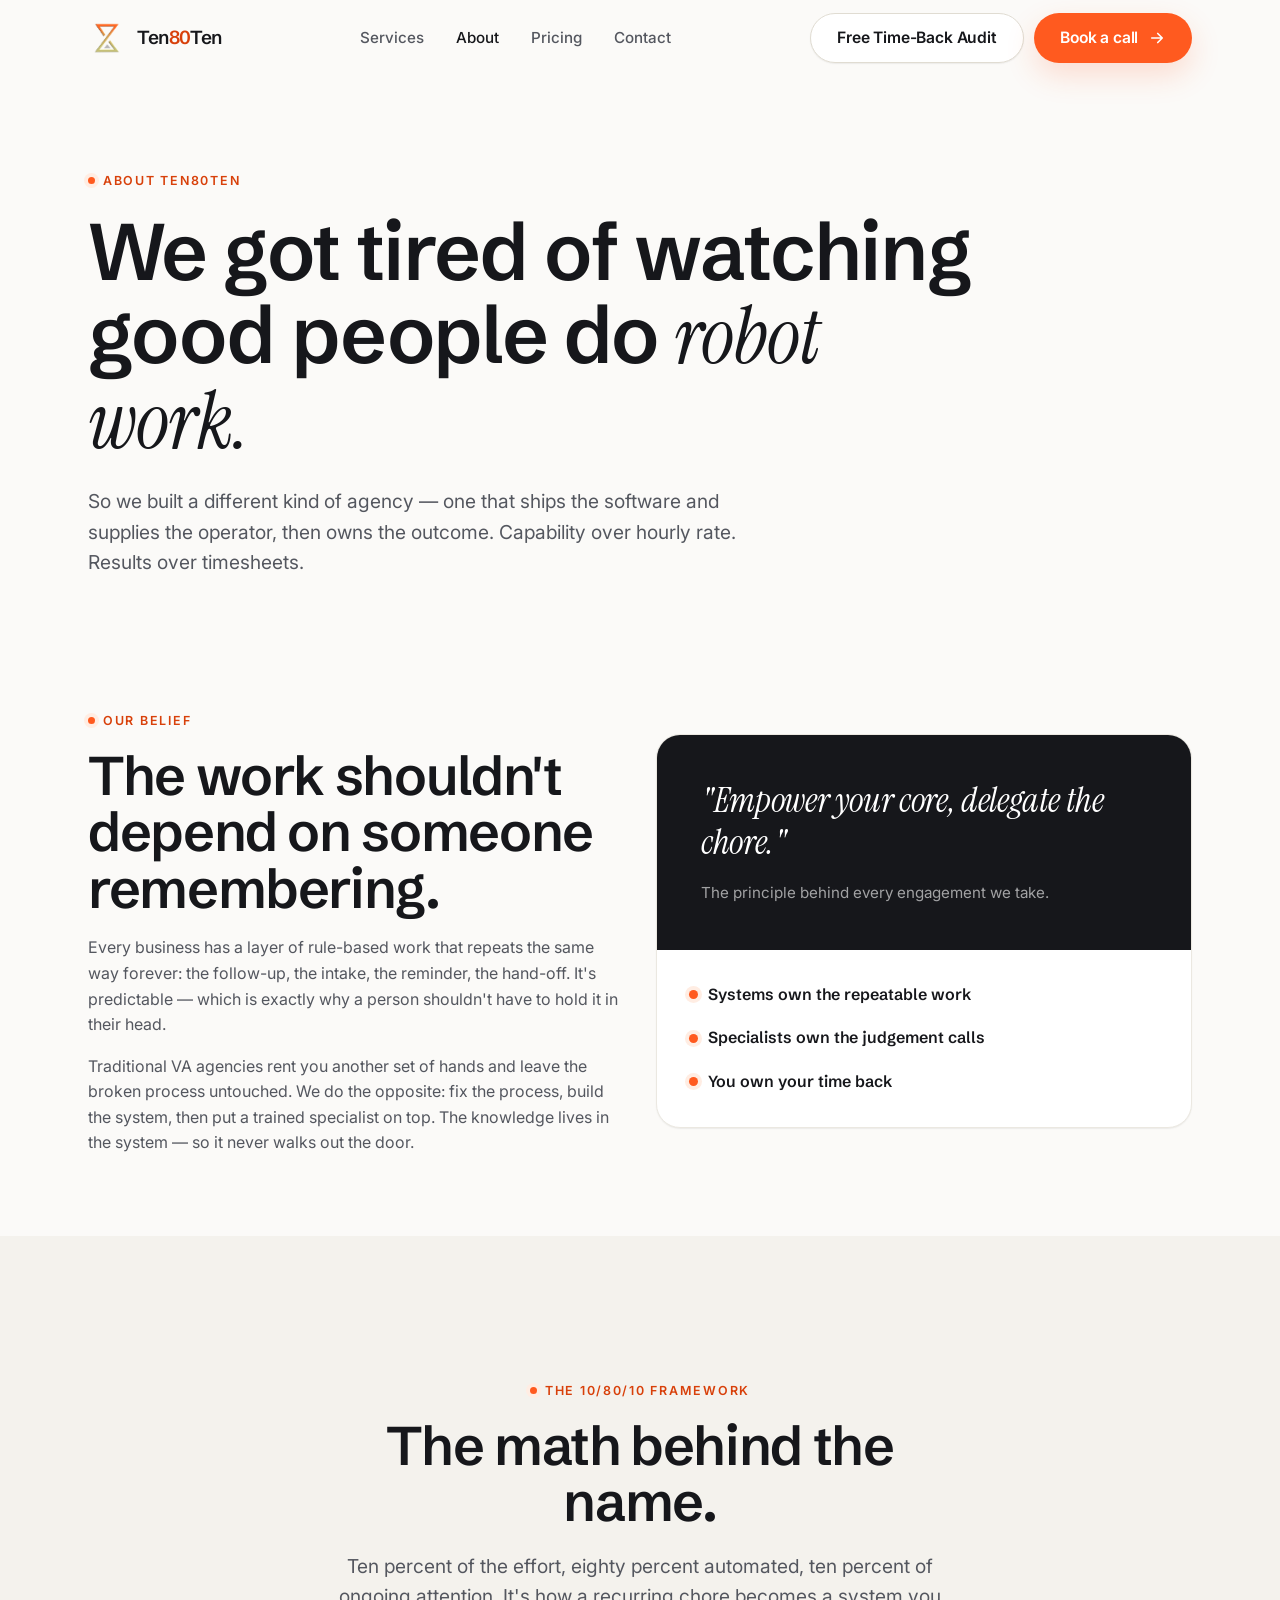
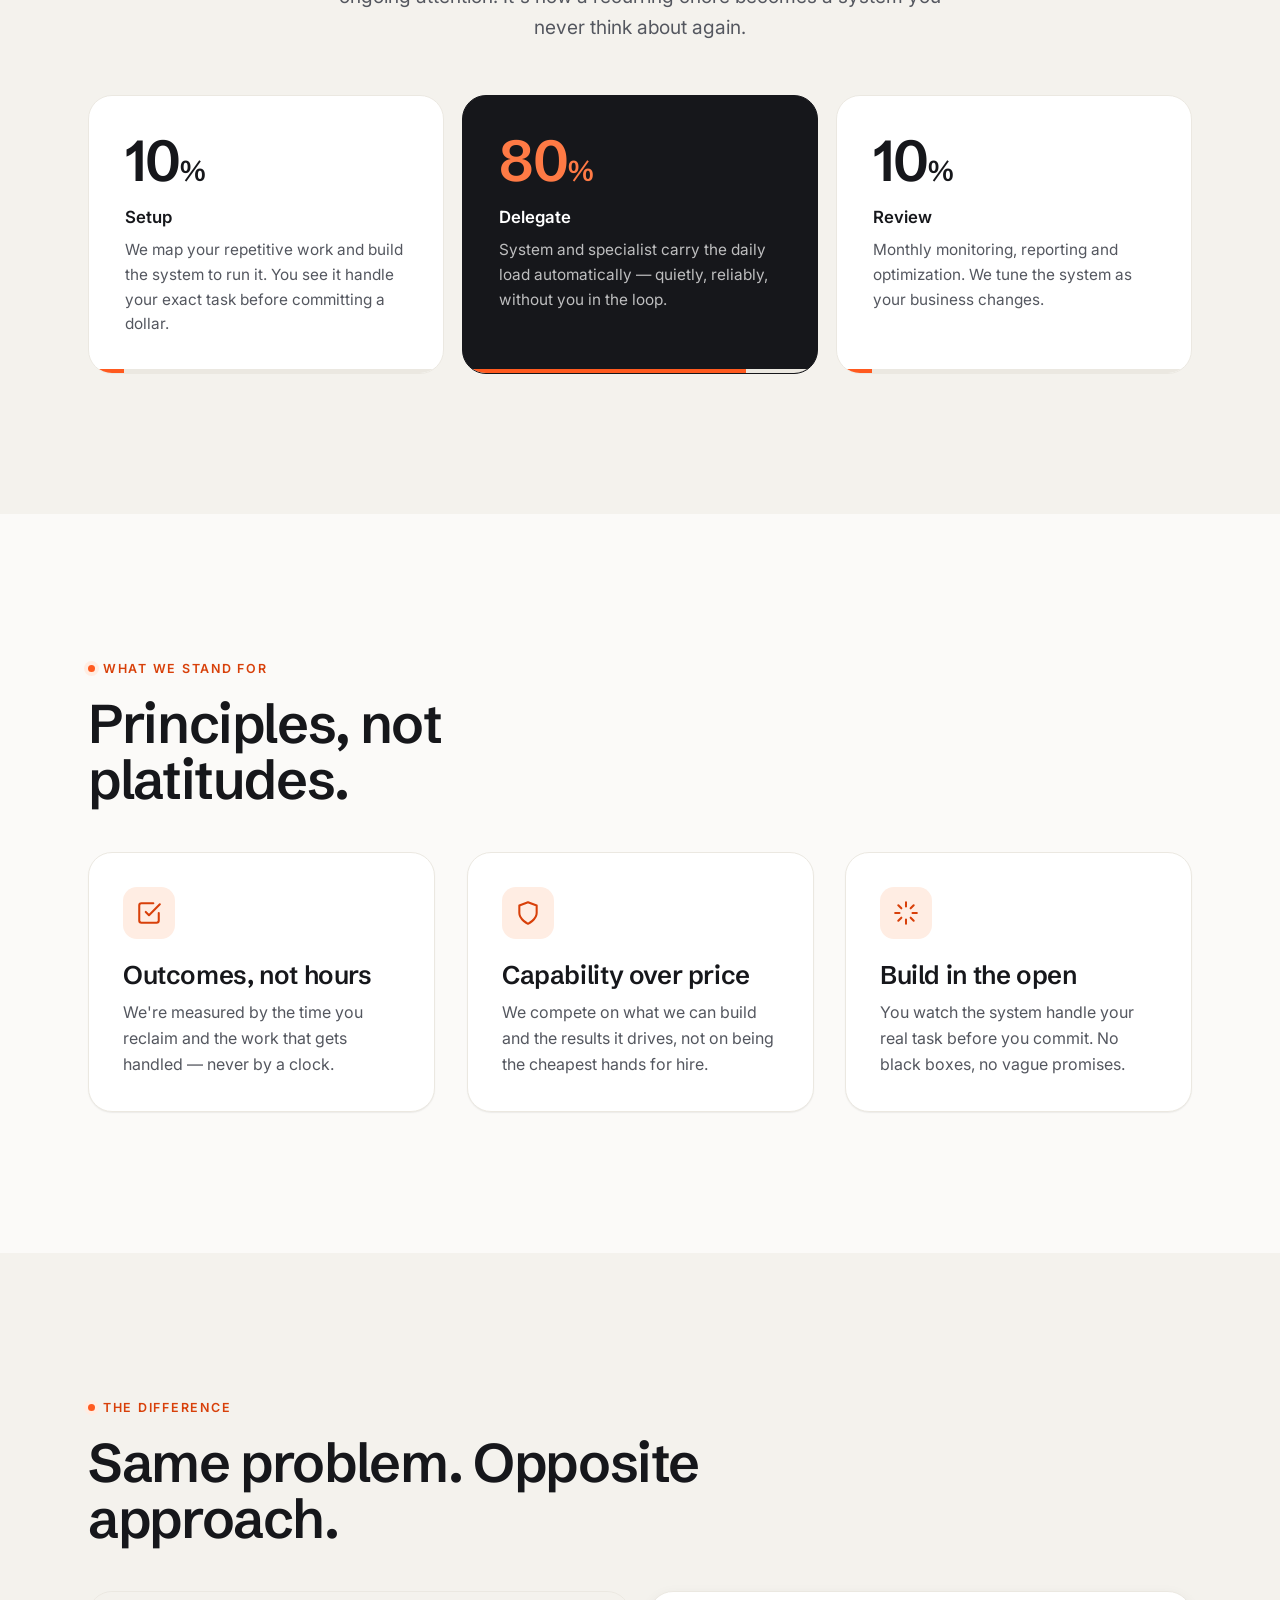
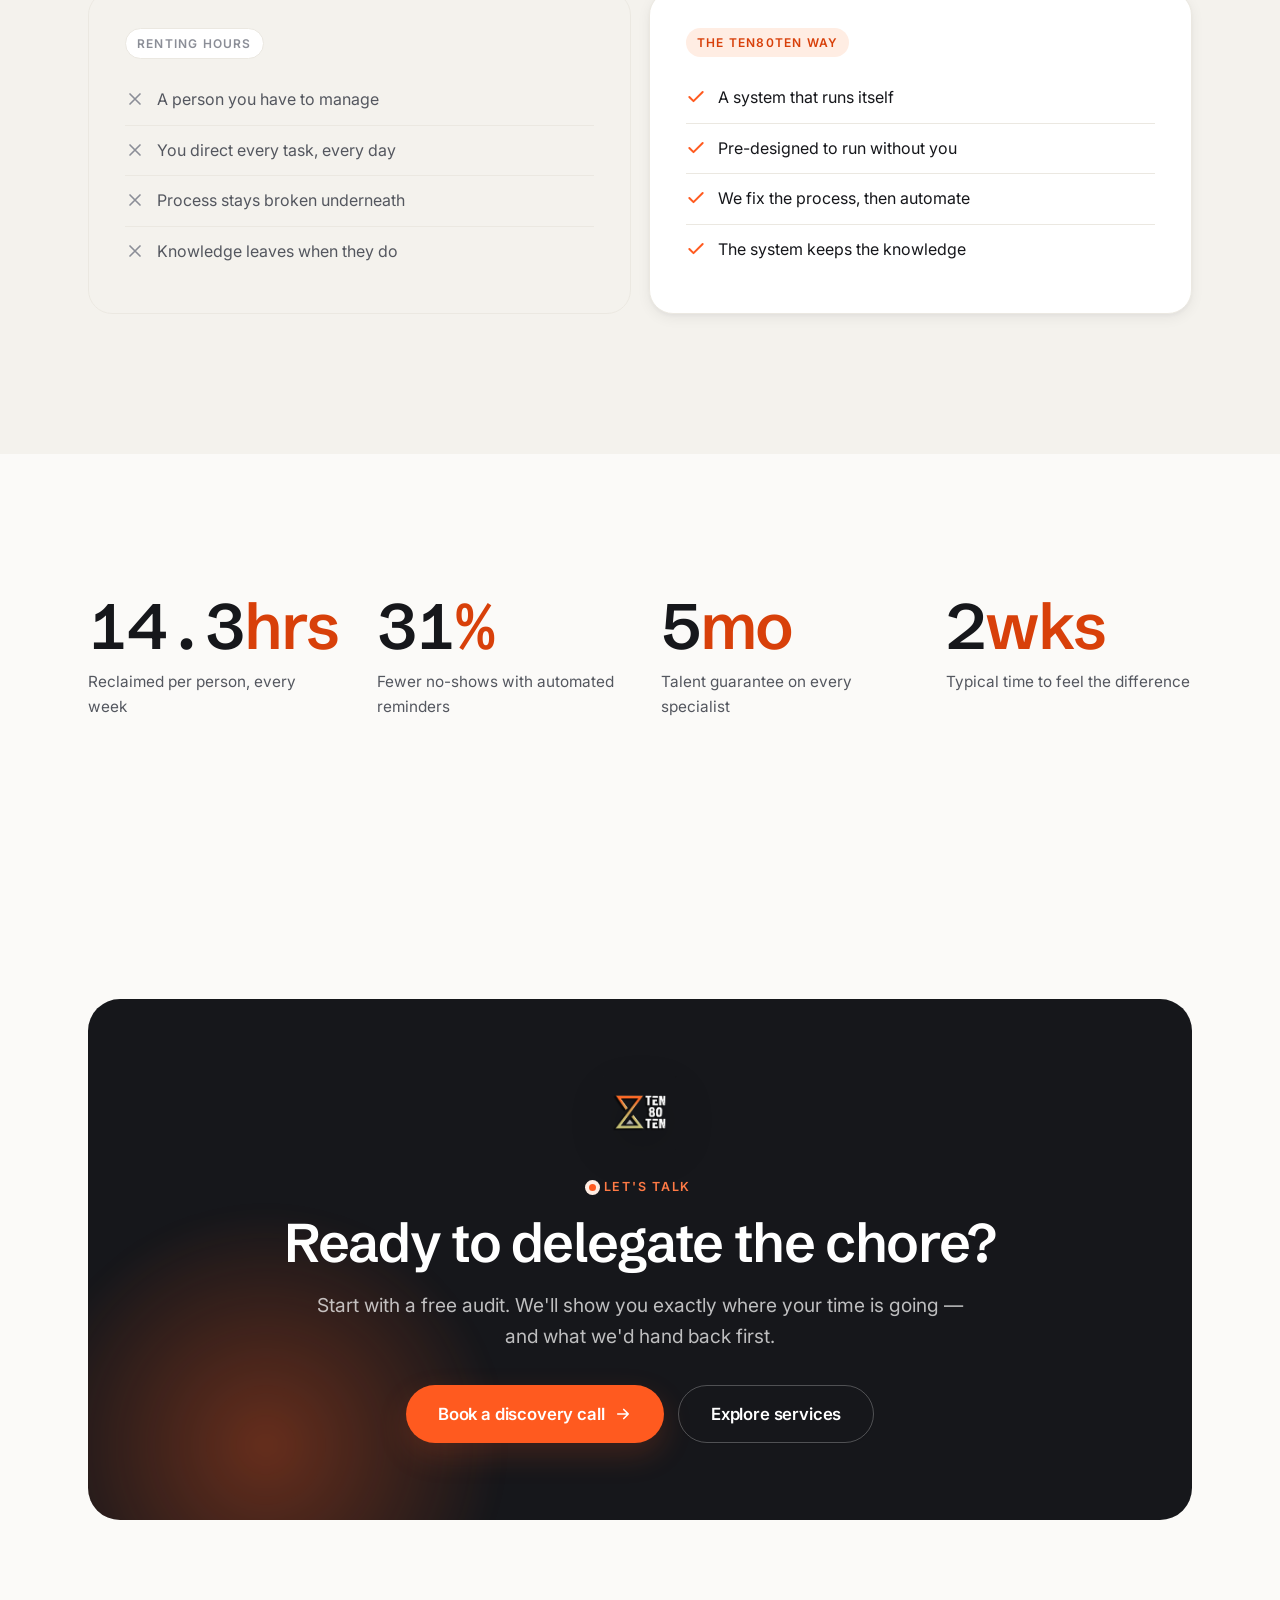
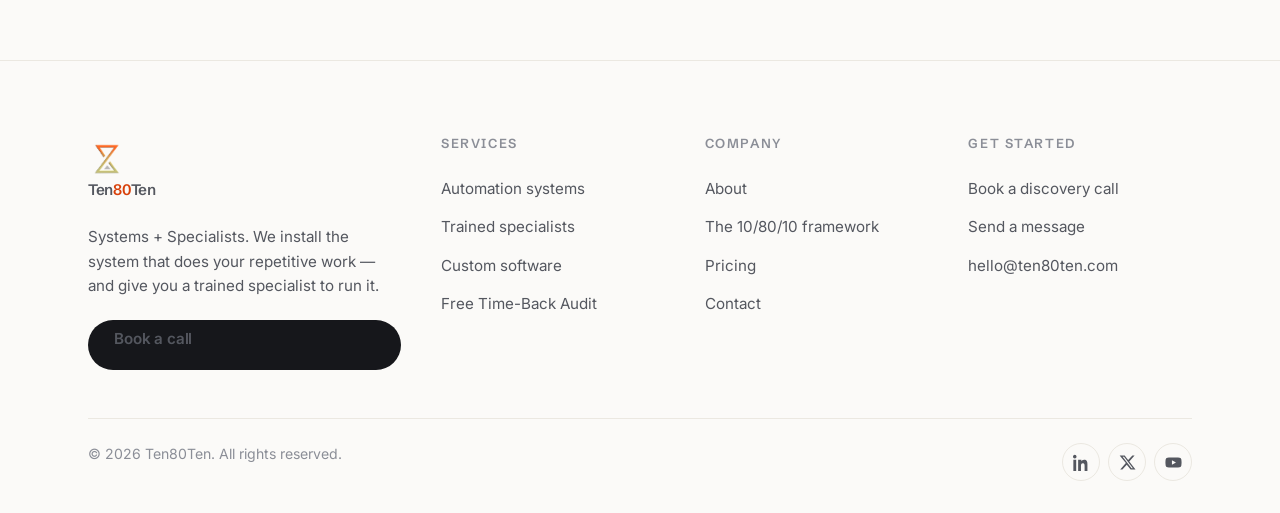
==== commit e8ba4867: "Add social share card and place logo lockup on dark sections Build a 1200x630 Open Graph image (dark" ====
--- a/about.html
+++ b/about.html
@@ -5,6 +5,18 @@
 <meta name="viewport" content="width=device-width, initial-scale=1" />
 <title>About — Ten80Ten | Systems + Specialists</title>
 <meta name="description" content="Why Ten80Ten builds systems instead of renting hours. Our 10/80/10 philosophy: a focused 10% of setup, 80% run on autopilot, 10% review and optimize." />
+<meta property="og:type" content="website" />
+<meta property="og:site_name" content="Ten80Ten" />
+<meta property="og:title" content="About — Ten80Ten" />
+<meta property="og:description" content="Why we build systems instead of renting hours — the 10/80/10 philosophy behind every engagement." />
+<meta property="og:url" content="https://xcaloii.github.io/projectxten80ten/about.html" />
+<meta property="og:image" content="https://xcaloii.github.io/projectxten80ten/assets/img/og-image.png" />
+<meta property="og:image:width" content="1200" />
+<meta property="og:image:height" content="630" />
+<meta name="twitter:card" content="summary_large_image" />
+<meta name="twitter:title" content="About — Ten80Ten" />
+<meta name="twitter:description" content="Why we build systems instead of renting hours — the 10/80/10 philosophy behind every engagement." />
+<meta name="twitter:image" content="https://xcaloii.github.io/projectxten80ten/assets/img/og-image.png" />
 <link rel="preconnect" href="https://fonts.googleapis.com" />
 <link rel="preconnect" href="https://fonts.gstatic.com" crossorigin />
 <link href="https://fonts.googleapis.com/css2?family=Schibsted+Grotesk:wght@400;500;600;700&family=Inter:wght@400;500;600&family=Instrument+Serif:ital@0;1&display=swap" rel="stylesheet" />
@@ -150,6 +162,7 @@
 <section class="section">
   <div class="container">
     <div class="cta-band" data-reveal>
+      <img class="cta-logo" src="assets/img/ten80ten-logo.png" alt="Ten80Ten" width="74" height="74" />
       <span class="eyebrow center" style="display:flex;justify-content:center;color:var(--accent-2);margin-bottom:18px">Let's talk</span>
       <h2>Ready to delegate the chore?</h2>
       <p class="lead">Start with a free audit. We'll show you exactly where your time is going — and what we'd hand back first.</p>
--- a/assets/css/styles.css
+++ b/assets/css/styles.css
@@ -340,6 +340,7 @@
 .quote .by .who span { color: var(--ink-2); font-size: .9rem; }
 
 /* ---------- CTA band ---------- */
+.cta-logo { display: inline-block; height: clamp(58px, 7vw, 74px); width: auto; margin-bottom: 20px; filter: drop-shadow(0 8px 24px rgba(0,0,0,.35)); }
 .cta-band { position: relative; background: var(--ink); color: #fff; border-radius: var(--r-xl); padding: clamp(40px,6vw,80px); overflow: hidden; text-align: center; }
 .cta-band h2 { color: #fff; }
 .cta-band .lead { color: rgba(255,255,255,.72); margin-inline: auto; margin-top: 18px; }
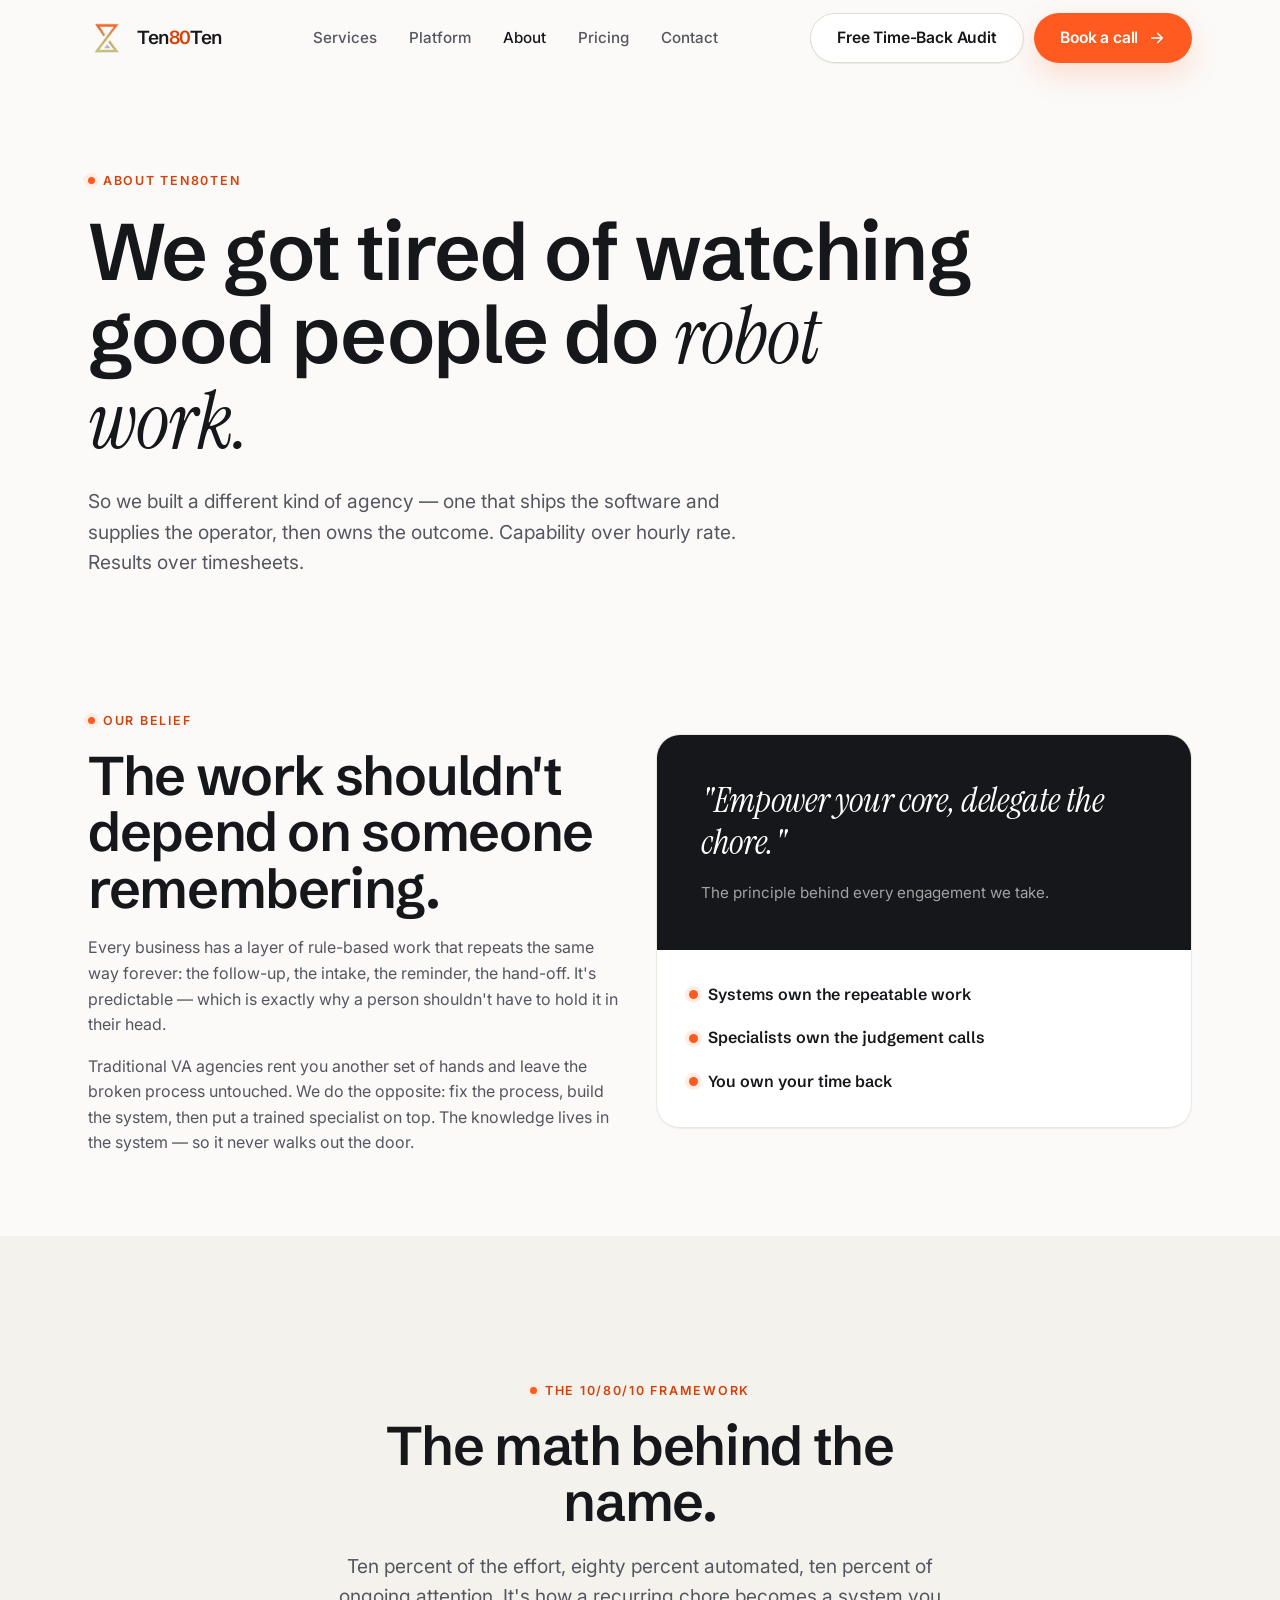
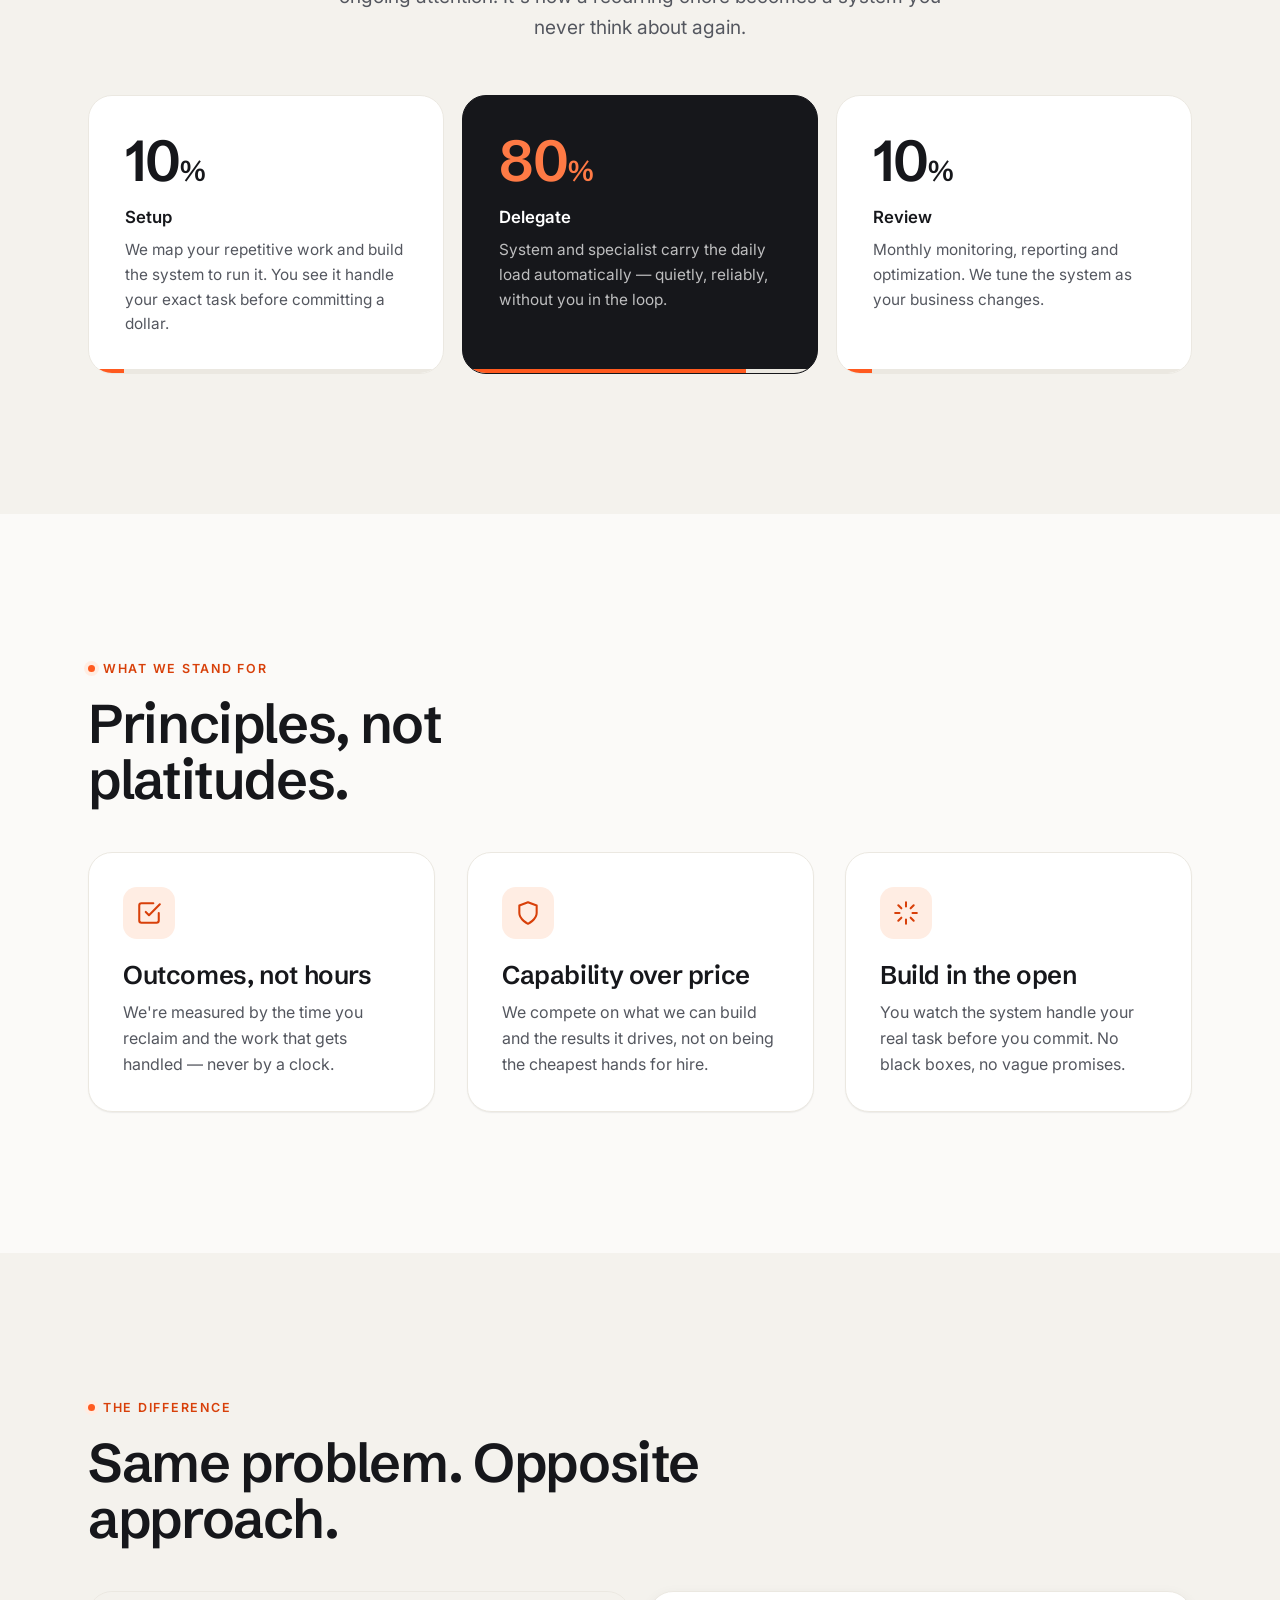
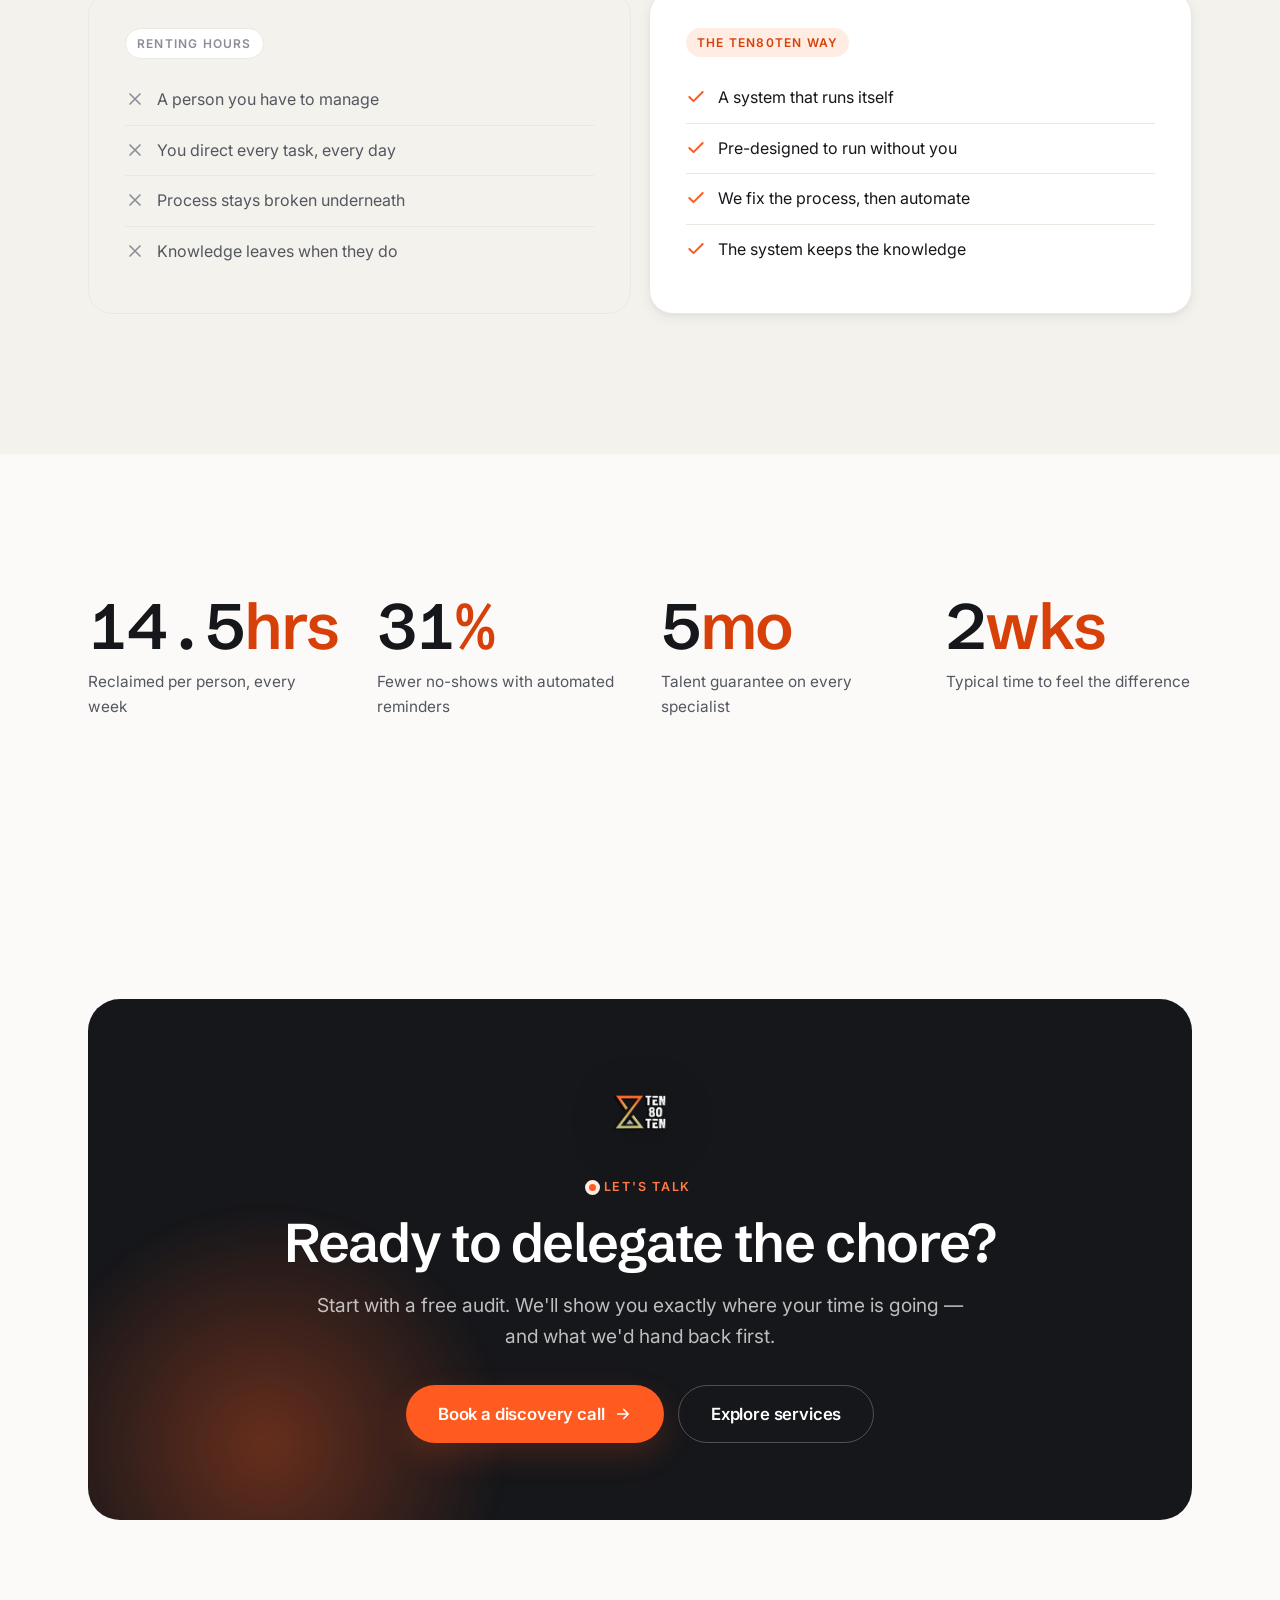
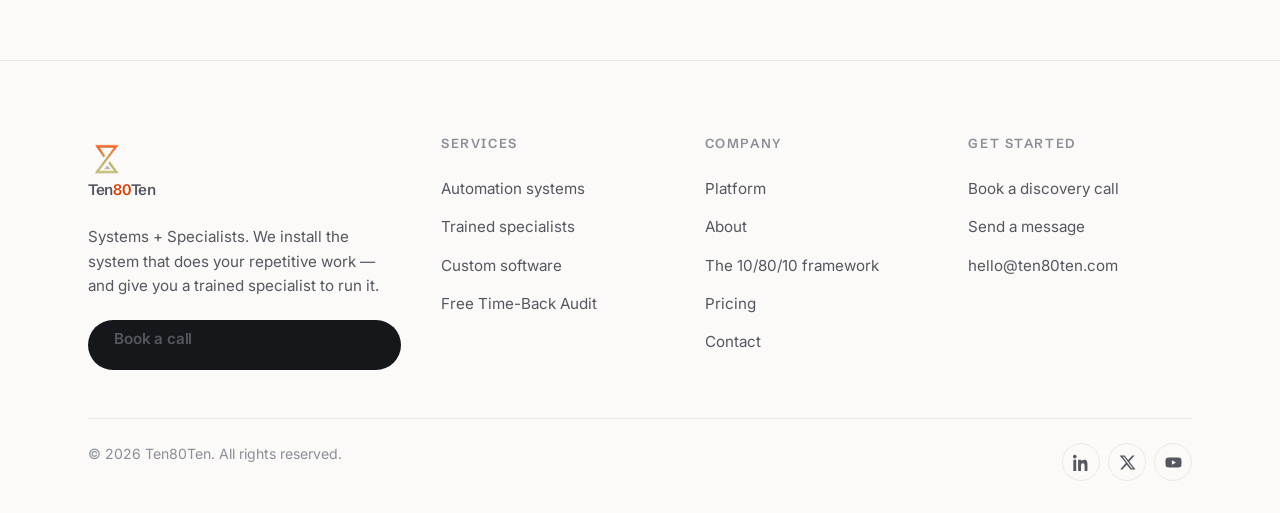
==== commit b708c0b6: "Add Platform page and portal content; new nav item Adapt the dark portal landing page into the light" ====
--- a/about.html
+++ b/about.html
@@ -30,6 +30,7 @@
     <a class="brand" href="index.html" aria-label="Ten80Ten home"><img class="mark" src="assets/img/ten80ten-mark.webp" alt="" width="40" height="40" /><span>Ten<b>80</b>Ten</span></a>
     <nav class="nav-links" aria-label="Primary">
       <a href="services.html">Services</a>
+      <a href="platform.html">Platform</a>
       <a href="about.html" class="active" aria-current="page">About</a>
       <a href="pricing.html">Pricing</a>
       <a href="contact.html">Contact</a>
@@ -42,6 +43,7 @@
   </div>
   <div class="mobile-menu" aria-label="Mobile">
     <a href="services.html">Services</a>
+      <a href="platform.html">Platform</a>
     <a href="about.html" class="active">About</a>
     <a href="pricing.html">Pricing</a>
     <a href="contact.html">Contact</a>
@@ -184,7 +186,7 @@
         <a class="btn btn--dark" href="contact.html#book">Book a call</a>
       </div>
       <div><h4>Services</h4><a href="services.html">Automation systems</a><a href="services.html">Trained specialists</a><a href="services.html">Custom software</a><a href="contact.html#book">Free Time-Back Audit</a></div>
-      <div><h4>Company</h4><a href="about.html">About</a><a href="about.html">The 10/80/10 framework</a><a href="pricing.html">Pricing</a><a href="contact.html">Contact</a></div>
+      <div><h4>Company</h4><a href="platform.html">Platform</a><a href="about.html">About</a><a href="about.html">The 10/80/10 framework</a><a href="pricing.html">Pricing</a><a href="contact.html">Contact</a></div>
       <div><h4>Get started</h4><a href="contact.html#book">Book a discovery call</a><a href="contact.html">Send a message</a><a href="mailto:hello@ten80ten.com">hello@ten80ten.com</a></div>
     </div>
     <div class="footer-bottom">
--- a/assets/css/styles.css
+++ b/assets/css/styles.css
@@ -414,6 +414,87 @@
 .badge { display: inline-flex; align-items: center; gap: 8px; padding: 8px 14px; border-radius: var(--pill); background: var(--surface); border: 1px solid var(--line); font-size: .88rem; font-weight: 500; color: var(--ink-2); box-shadow: var(--sh-1); }
 .badge svg { width: 16px; height: 16px; color: var(--accent); }
 
+/* ---------- Hero pill (platform) ---------- */
+.pill { display: inline-flex; align-items: center; gap: 9px; font-size: .82rem; font-weight: 500; color: var(--ink-2); background: var(--surface); border: 1px solid var(--line-2); border-radius: var(--pill); padding: 6px 15px 6px 6px; box-shadow: var(--sh-1); }
+.pill .tag { font-size: .66rem; font-weight: 700; letter-spacing: .06em; text-transform: uppercase; color: #fff; background: var(--accent); padding: 3px 9px; border-radius: var(--pill); }
+.pill .arrow { color: var(--ink-3); transition: transform .2s var(--ease); }
+.pill:hover .arrow { transform: translateX(3px); }
+
+/* ---------- Product mock (light) ---------- */
+.pf-browser { background: var(--surface); border: 1px solid var(--line); border-radius: var(--r-lg); overflow: hidden; box-shadow: var(--sh-3); }
+.pf-bar { display: flex; align-items: center; gap: 9px; padding: 11px 15px; border-bottom: 1px solid var(--line); background: var(--bg-2); }
+.pf-bar .dots { display: flex; gap: 6px; }
+.pf-bar .dots i { width: 10px; height: 10px; border-radius: 50%; background: var(--line-2); }
+.pf-bar .addr { flex: 1; text-align: center; font-size: .72rem; color: var(--ink-3); letter-spacing: .01em; }
+.pf-bar .av { width: 24px; height: 24px; border-radius: 50%; background: var(--accent); color: #fff; display: grid; place-items: center; font-size: .66rem; font-weight: 700; font-family: var(--font-display); }
+
+.pf-dash { display: grid; grid-template-columns: 168px 1fr; min-height: 340px; }
+.pf-side { border-right: 1px solid var(--line); padding: 16px 12px; background: var(--bg); }
+.pf-side .grp { font-size: .58rem; letter-spacing: .12em; text-transform: uppercase; color: var(--ink-3); font-weight: 600; margin: 12px 8px 6px; }
+.pf-side .item { display: flex; align-items: center; gap: 9px; padding: 8px 10px; border-radius: 9px; font-size: .8rem; color: var(--ink-2); font-weight: 500; }
+.pf-side .item svg { width: 15px; height: 15px; color: var(--ink-3); flex: none; }
+.pf-side .item.on { background: var(--accent); color: #fff; box-shadow: var(--sh-accent); }
+.pf-side .item.on svg { color: #fff; }
+.pf-side .item .mini { margin-left: auto; font-size: .62rem; font-weight: 700; color: #fff; opacity: .9; }
+.pf-main { padding: 20px; }
+.pf-main .greet { font-family: var(--font-display); font-size: 1.2rem; font-weight: 600; }
+.pf-main .greet-sub { font-size: .78rem; color: var(--ink-3); margin: 3px 0 18px; display: flex; align-items: center; gap: 8px; }
+.pf-main .greet-sub .live { margin-left: auto; display: inline-flex; align-items: center; gap: 6px; font-size: .66rem; font-weight: 600; color: var(--accent-ink); background: var(--accent-soft); padding: 3px 9px; border-radius: var(--pill); }
+.pf-main .greet-sub .live .d { width: 6px; height: 6px; border-radius: 50%; background: var(--accent); animation: blink 1.6s infinite; }
+@keyframes blink { 50% { opacity: .35; } }
+.pf-cards { display: grid; grid-template-columns: repeat(4, 1fr); gap: 11px; margin-bottom: 18px; }
+.pf-c { border: 1px solid var(--line); border-radius: 12px; padding: 13px; background: var(--surface); }
+.pf-c .lbl { font-size: .64rem; color: var(--ink-3); text-transform: uppercase; letter-spacing: .06em; }
+.pf-c .v { font-family: var(--font-display); font-weight: 600; font-size: 1.3rem; margin-top: 6px; letter-spacing: -.02em; }
+.pf-c .v.up { color: var(--accent-ink); }
+.pf-panel { display: grid; grid-template-columns: 1.5fr 1fr; gap: 11px; }
+.pf-chart { border: 1px solid var(--line); border-radius: 12px; padding: 14px; background: var(--surface); }
+.pf-chart .ct { font-size: .72rem; color: var(--ink-2); margin-bottom: 12px; display: flex; justify-content: space-between; }
+.pf-chart .ct b { color: var(--accent-ink); }
+.pf-bars { display: flex; align-items: flex-end; gap: 7px; height: 92px; }
+.pf-bars i { flex: 1; border-radius: 5px 5px 0 0; background: linear-gradient(180deg, var(--accent-2), var(--accent)); transform-origin: bottom; animation: grow .9s var(--ease-out) backwards; }
+@keyframes grow { from { transform: scaleY(0); } }
+.pf-ring { border: 1px solid var(--line); border-radius: 12px; padding: 14px; background: radial-gradient(120% 120% at 50% 0%, var(--accent-soft), var(--surface)); display: grid; place-items: center; text-align: center; }
+.pf-ringbox { position: relative; width: 100px; height: 100px; margin-bottom: 8px; }
+.pf-ringbox svg { transform: rotate(-90deg); }
+.pf-ringbox .tt { position: absolute; inset: 0; display: flex; flex-direction: column; align-items: center; justify-content: center; }
+.pf-ringbox .tt .v { font-family: var(--font-display); font-weight: 600; font-size: 1rem; }
+.pf-ringbox .tt .l { font-size: .58rem; color: var(--accent-ink); font-weight: 700; letter-spacing: .05em; }
+.pf-ring .task { font-size: .72rem; color: var(--ink-2); }
+@media (max-width: 720px) { .pf-dash { grid-template-columns: 1fr; } .pf-side { display: none; } .pf-cards { grid-template-columns: repeat(2,1fr); } .pf-panel { grid-template-columns: 1fr; } }
+
+/* extension popup (light) */
+.pf-ext { width: 264px; margin-inline: auto; background: var(--surface); border: 1px solid var(--line); border-radius: var(--r-lg); overflow: hidden; box-shadow: var(--sh-3); }
+.pf-ext .top { display: flex; align-items: center; justify-content: space-between; padding: 12px 14px; border-bottom: 1px solid var(--line); }
+.pf-ext .top .who { font-size: .66rem; color: var(--ink-3); }
+.pf-ext .top .who b { display: block; font-size: .76rem; color: var(--ink); }
+.pf-ext .cap { display: flex; gap: 8px; padding: 10px 12px; background: linear-gradient(90deg, var(--accent), var(--accent-2)); }
+.pf-ext .cap .cb { flex: 1; font-size: .7rem; font-weight: 600; color: var(--ink-2); background: #fff; border-radius: 8px; padding: 8px; display: flex; align-items: center; justify-content: center; gap: 5px; }
+.pf-ext .cap .cb svg { width: 13px; height: 13px; }
+.pf-ext .tabs { display: flex; gap: 4px; padding: 0 8px 10px; background: linear-gradient(90deg, var(--accent), var(--accent-2)); }
+.pf-ext .tabs span { flex: 1; text-align: center; font-size: .6rem; font-weight: 600; color: rgba(255,255,255,.9); padding: 6px 2px; border-radius: 8px; }
+.pf-ext .tabs span.on { background: #fff; color: var(--accent-ink); }
+.pf-ext .ring { display: flex; flex-direction: column; align-items: center; padding: 22px 0 16px; background: linear-gradient(180deg, var(--surface), var(--accent-soft)); }
+.pf-ext .ring .box { position: relative; width: 140px; height: 140px; }
+.pf-ext .ring .box svg { transform: rotate(-90deg); }
+.pf-ext .ring .box .tt { position: absolute; inset: 0; display: flex; flex-direction: column; align-items: center; justify-content: center; }
+.pf-ext .ring .box .tt .v { font-family: var(--font-display); font-weight: 600; font-size: 1.5rem; }
+.pf-ext .ring .box .tt .l { font-size: .64rem; color: var(--accent-ink); font-weight: 600; margin-top: 2px; }
+.pf-ext .fields { padding: 0 13px 14px; background: var(--accent-soft); display: flex; flex-direction: column; gap: 8px; }
+.pf-ext .f { display: flex; align-items: center; justify-content: space-between; background: #fff; border: 1px solid var(--line); border-radius: 9px; padding: 10px 12px; font-size: .72rem; color: var(--ink-2); }
+.pf-ext .f svg { width: 14px; height: 14px; color: var(--accent); }
+.pf-ext .f.ph { color: var(--ink-3); }
+
+/* ext feature rows */
+.ext-feature { display: flex; gap: 14px; align-items: flex-start; padding: 14px; border-radius: 14px; transition: background .25s var(--ease), transform .25s var(--ease); }
+.ext-feature:hover { background: var(--bg-2); transform: translateX(4px); }
+.ext-feature .ico { width: 42px; height: 42px; border-radius: 12px; background: var(--accent-soft); color: var(--accent-ink); display: grid; place-items: center; flex: none; }
+.ext-feature .ico svg { width: 20px; height: 20px; }
+.ext-feature h4 { font-size: .98rem; font-weight: 600; }
+.ext-feature p { font-size: .86rem; color: var(--ink-2); margin-top: 2px; }
+
+@media (prefers-reduced-motion: reduce) { .pf-bars i, .pf-main .greet-sub .live .d { animation: none; } }
+
 /* ---------- Scroll reveal ---------- */
 [data-reveal] { opacity: 0; transform: translateY(22px); transition: opacity .7s var(--ease-out), transform .7s var(--ease-out); will-change: opacity, transform; }
 [data-reveal].in { opacity: 1; transform: none; }
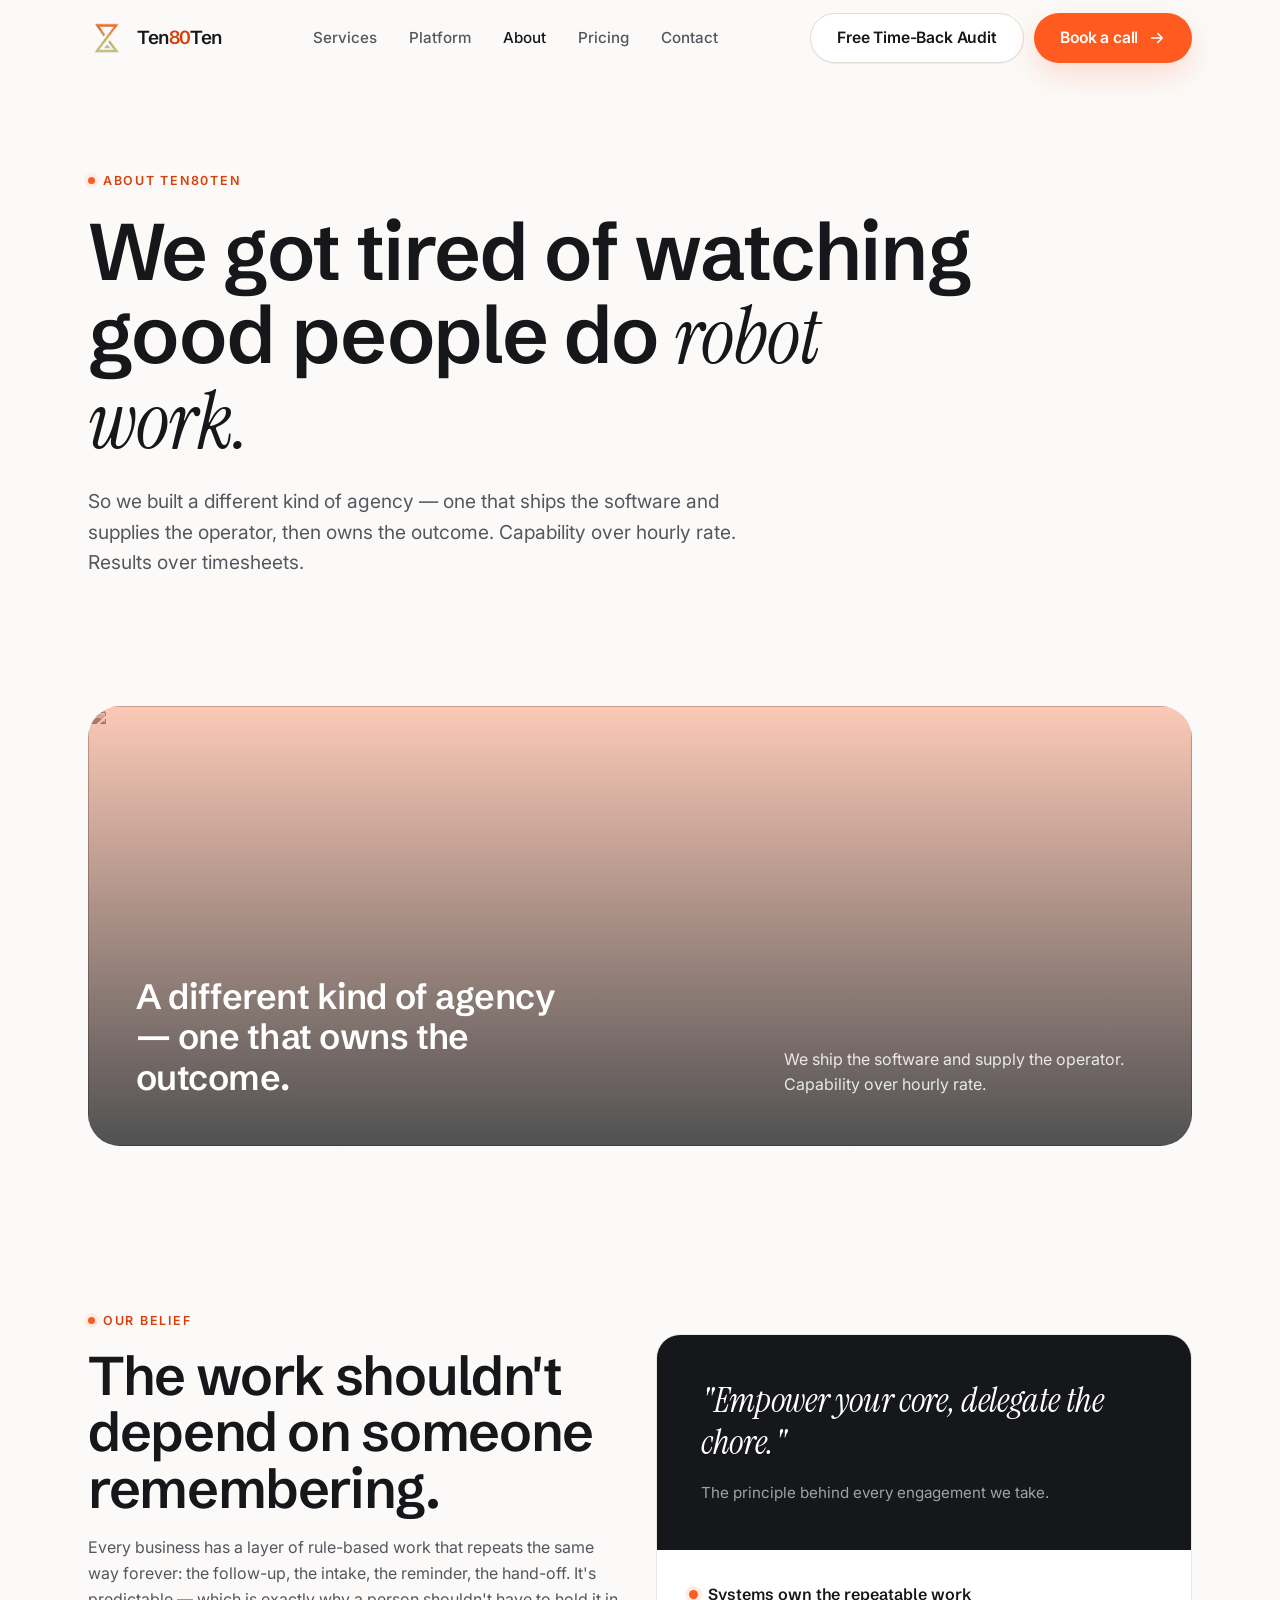
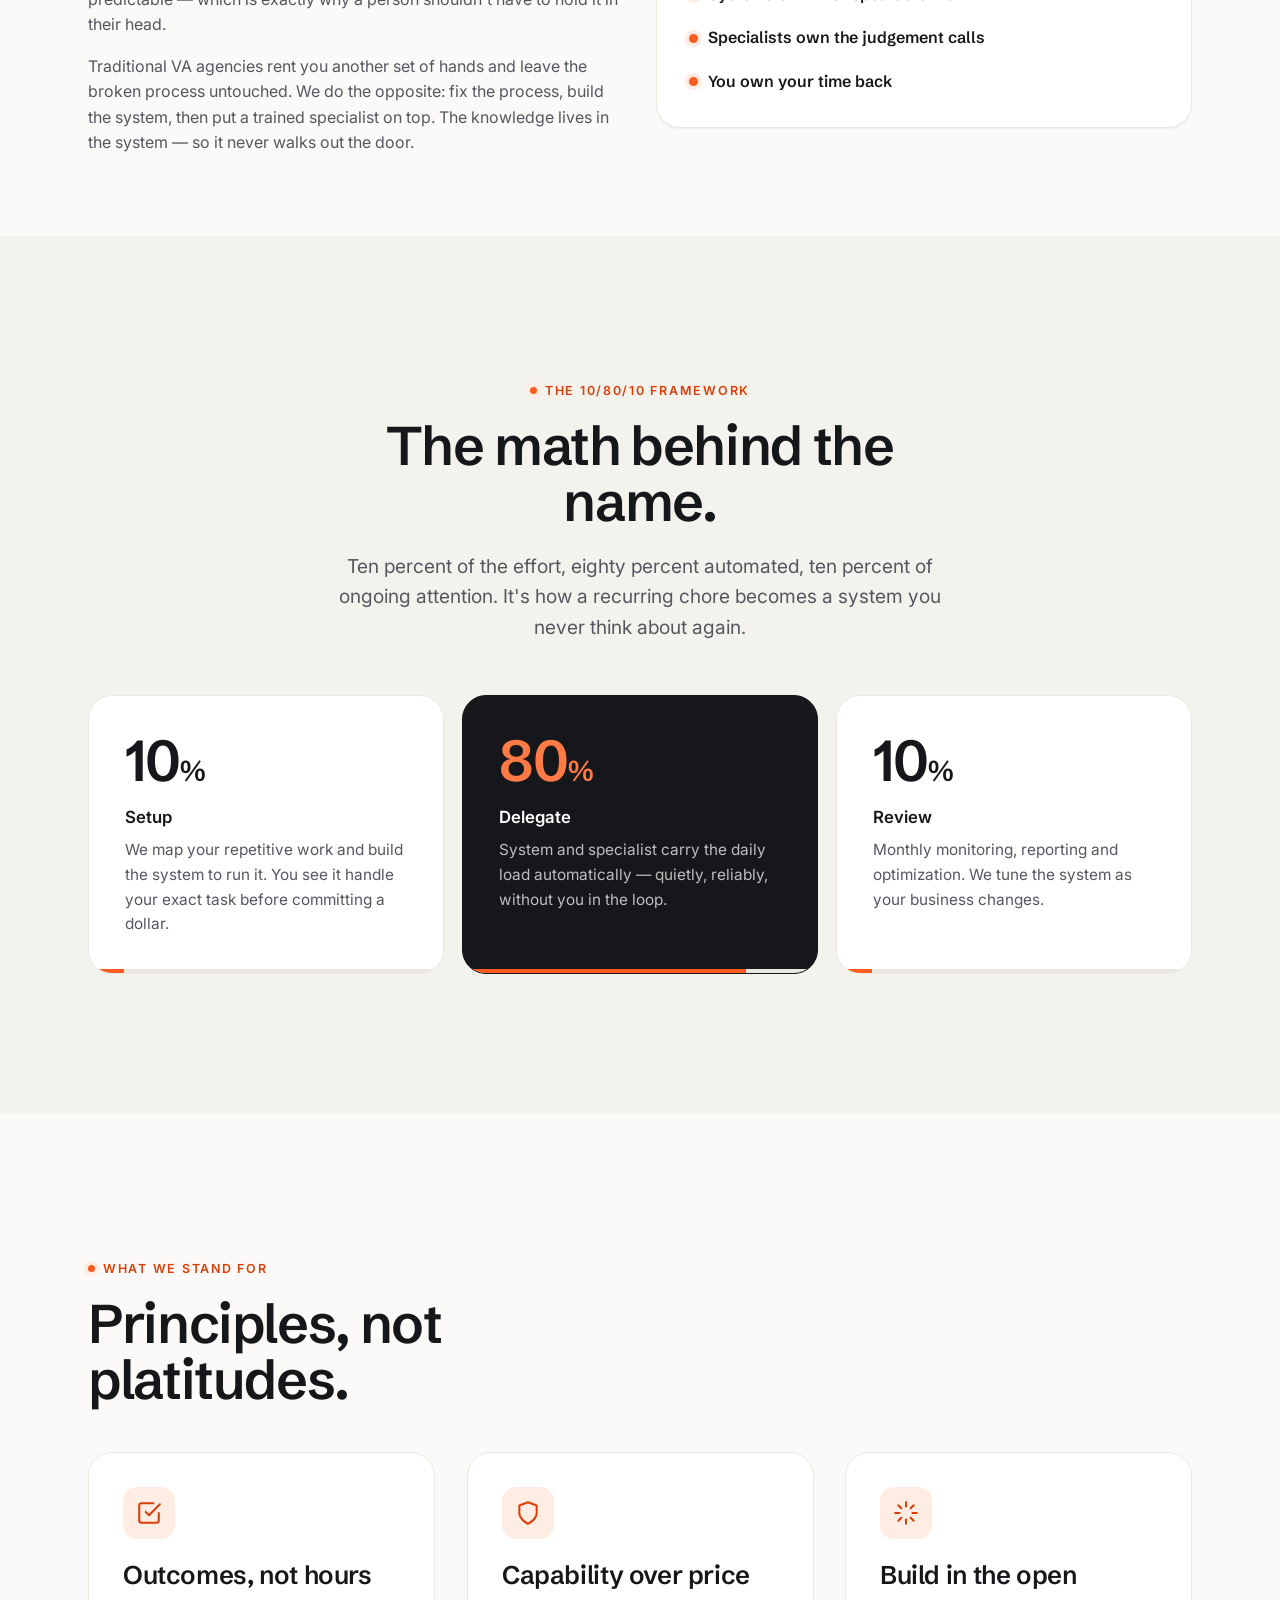
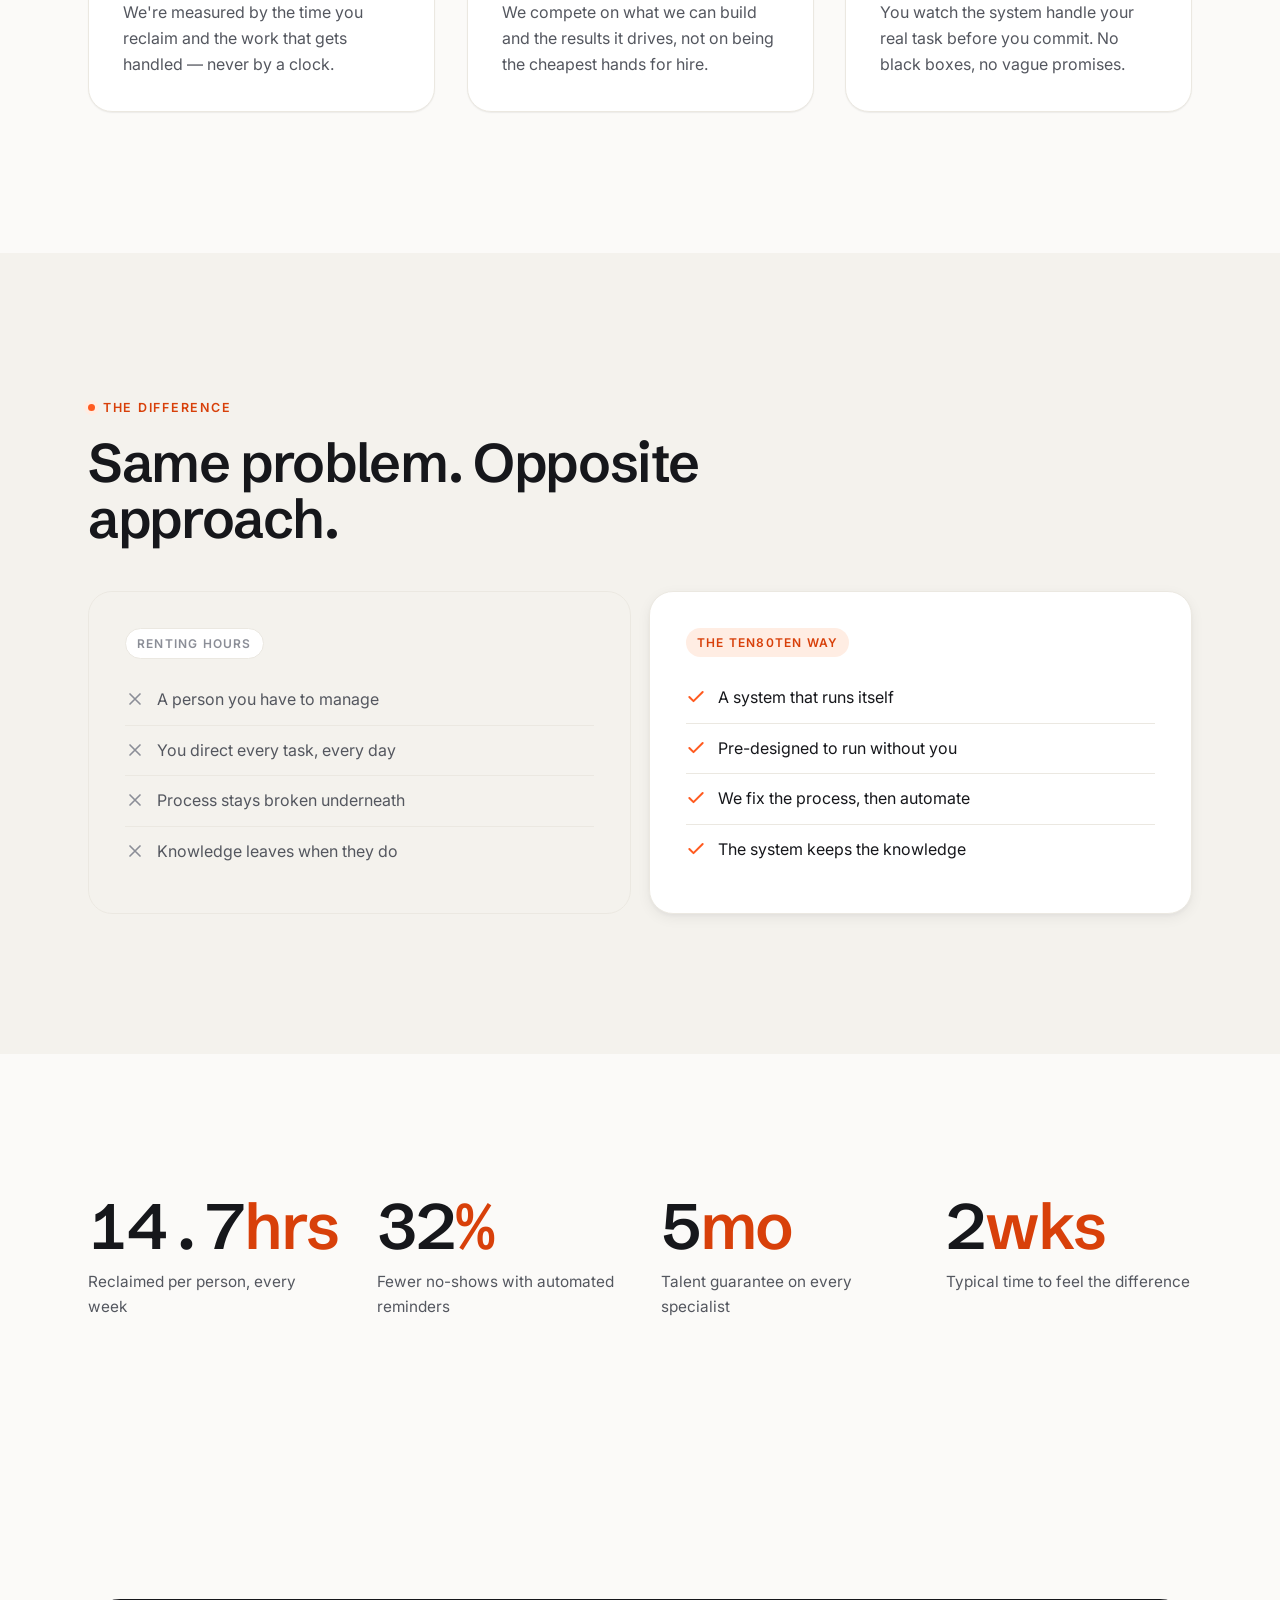
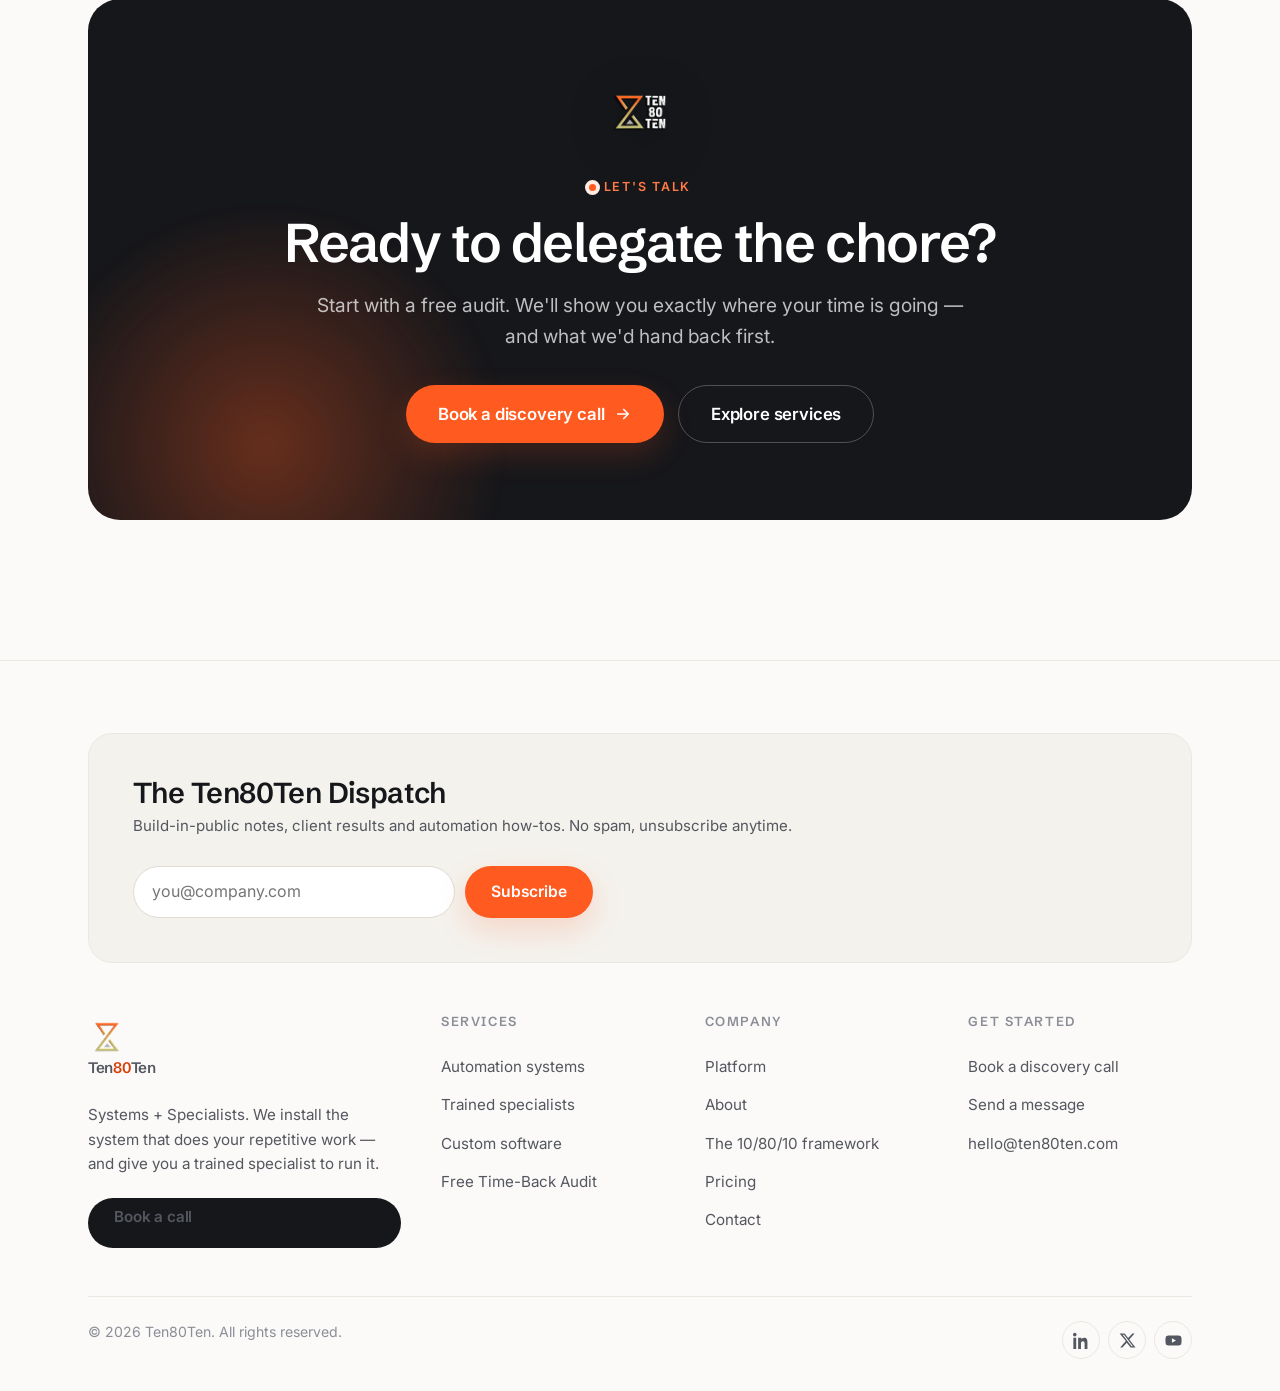
==== commit 1d3de6d6: "Extend editorial style to inner pages Add the newsletter Dispatch to every footer, warm-duotone imag" ====
--- a/about.html
+++ b/about.html
@@ -60,6 +60,20 @@
   </div>
 </section>
 
+<!-- IMAGE BAND -->
+<section class="section--tight">
+  <div class="container">
+    <div class="o-band" data-reveal>
+      <img src="https://picsum.photos/seed/t80-about-band/1500/620" alt="" loading="lazy" />
+      <div class="scrim"></div>
+      <div class="cap">
+        <h3>A different kind of agency — one that owns the outcome.</h3>
+        <p>We ship the software and supply the operator. Capability over hourly rate.</p>
+      </div>
+    </div>
+  </div>
+</section>
+
 <!-- STORY -->
 <section class="section--tight">
   <div class="container">
@@ -179,6 +193,16 @@
 
 <footer class="site-footer">
   <div class="container">
+    <div class="o-dispatch" data-reveal>
+      <div>
+        <h3 class="display">The Ten80Ten Dispatch</h3>
+        <p>Build-in-public notes, client results and automation how-tos. No spam, unsubscribe anytime.</p>
+      </div>
+      <form data-newsletter novalidate>
+        <input type="email" name="email" required placeholder="you@company.com" aria-label="Email address" />
+        <button type="submit" class="btn btn--primary">Subscribe</button>
+      </form>
+    </div>
     <div class="footer-grid">
       <div class="footer-about">
         <a class="brand" href="index.html" aria-label="Ten80Ten home"><img class="mark" src="assets/img/ten80ten-mark.webp" alt="" width="40" height="40" /><span>Ten<b>80</b>Ten</span></a>
--- a/assets/css/styles.css
+++ b/assets/css/styles.css
@@ -495,6 +495,159 @@
 
 @media (prefers-reduced-motion: reduce) { .pf-bars i, .pf-main .greet-sub .live .d { animation: none; } }
 
+/* ============================================================
+   ORENDA-STYLE EDITORIAL LAYOUT (light + warm duotone)
+   ============================================================ */
+.o-display { font-family: var(--font-display); font-weight: 600; letter-spacing: -.03em; line-height: 1.02; font-size: clamp(2.4rem, 6vw, 4.6rem); }
+.o-kicker { display: flex; align-items: center; gap: 14px; }
+.o-kicker .ln { flex: 1; height: 1px; background: var(--line-2); }
+
+/* Warm duotone image treatment */
+.o-img { position: relative; border-radius: var(--r-lg); overflow: hidden; background: var(--bg-2); }
+.o-img img { width: 100%; height: 100%; object-fit: cover; display: block; filter: grayscale(1) contrast(1.04) brightness(1.04); }
+.o-img::after { content: ""; position: absolute; inset: 0; background: linear-gradient(155deg, rgba(255,90,31,.62), rgba(20,21,25,.34)); mix-blend-mode: multiply; }
+.o-img .sheen { position: absolute; inset: 0; background: linear-gradient(125deg, rgba(255,255,255,.28), transparent 42%); pointer-events: none; }
+
+/* HERO (image overlay) */
+.o-hero { padding-top: clamp(20px, 3vw, 36px); }
+.o-hero-card { position: relative; border-radius: var(--r-xl); overflow: hidden; min-height: clamp(520px, 78vh, 760px); display: flex; align-items: flex-end; box-shadow: var(--sh-3); }
+.o-hero-card img { position: absolute; inset: 0; width: 100%; height: 100%; object-fit: cover; filter: grayscale(1) contrast(1.05) brightness(.92); }
+.o-hero-card .scrim { position: absolute; inset: 0; background: linear-gradient(160deg, rgba(255,90,31,.42) 0%, rgba(20,21,25,.30) 38%, rgba(14,15,18,.82) 100%); }
+.o-hero-card .grain { position: absolute; inset: 0; opacity: .4; background-image: radial-gradient(rgba(255,255,255,.08) 1px, transparent 0); background-size: 4px 4px; }
+.o-hero-inner { position: relative; z-index: 2; padding: clamp(28px, 5vw, 64px); color: #fff; width: 100%; }
+.o-hero-inner h1 { color: #fff; max-width: 18ch; }
+.o-hero-inner h1 .serif { color: #fff; }
+.o-hero-inner .sub { color: rgba(255,255,255,.85); font-size: clamp(1.02rem, 1.5vw, 1.22rem); max-width: 56ch; margin-top: 22px; }
+.o-hero-inner .hero-actions { margin-top: 30px; }
+.o-hero-card .btn--ghost { background: rgba(255,255,255,.12); color: #fff; border-color: rgba(255,255,255,.38); -webkit-backdrop-filter: blur(8px); backdrop-filter: blur(8px); }
+.o-hero-card .btn--ghost:hover { background: rgba(255,255,255,.2); border-color: rgba(255,255,255,.6); }
+.o-stat-badge { position: absolute; z-index: 2; top: clamp(20px, 3vw, 36px); left: clamp(20px, 3vw, 36px); background: rgba(255,255,255,.12); -webkit-backdrop-filter: blur(12px); backdrop-filter: blur(12px); border: 1px solid rgba(255,255,255,.28); border-radius: var(--r); padding: 16px 20px; color: #fff; }
+.o-stat-badge .n { font-family: var(--font-display); font-weight: 600; font-size: 2.1rem; line-height: 1; letter-spacing: -.03em; }
+.o-stat-badge .t { font-size: .8rem; color: rgba(255,255,255,.82); margin-top: 4px; max-width: 16ch; }
+
+/* full-width image band w/ caption */
+.o-band { position: relative; border-radius: var(--r-xl); overflow: hidden; min-height: clamp(280px, 38vw, 440px); display: flex; align-items: flex-end; }
+.o-band img { position: absolute; inset: 0; width: 100%; height: 100%; object-fit: cover; filter: grayscale(1) brightness(.95); }
+.o-band .scrim { position: absolute; inset: 0; background: linear-gradient(180deg, rgba(255,90,31,.30), rgba(14,15,18,.72)); }
+.o-band .cap { position: relative; z-index: 2; padding: clamp(26px, 4vw, 48px); color: #fff; display: flex; align-items: flex-end; justify-content: space-between; gap: 24px; width: 100%; flex-wrap: wrap; }
+.o-band .cap h3 { color: #fff; font-size: clamp(1.4rem, 3vw, 2.2rem); max-width: 20ch; }
+.o-band .cap p { color: rgba(255,255,255,.85); max-width: 36ch; }
+
+/* numbered about cards */
+.o-numcard { display: flex; flex-direction: column; }
+.o-numcard .o-img { aspect-ratio: 4 / 3; margin-bottom: 20px; }
+.o-numcard .idx { font-family: var(--font-display); font-size: .82rem; font-weight: 600; color: var(--accent-ink); letter-spacing: .04em; margin-bottom: 8px; }
+.o-numcard h3 { margin-bottom: 8px; }
+.o-numcard p { color: var(--ink-2); font-size: .95rem; }
+
+/* philosophy split */
+.o-phil { display: grid; grid-template-columns: 1fr 1fr; gap: clamp(28px, 5vw, 64px); align-items: center; }
+@media (max-width: 860px) { .o-phil { grid-template-columns: 1fr; } }
+.o-phil .hl { display: flex; gap: 14px; padding: 18px 0; border-top: 1px solid var(--line); }
+.o-phil .hl:first-of-type { border-top: none; }
+.o-phil .hl .ic { width: 44px; height: 44px; border-radius: 12px; background: var(--accent-soft); color: var(--accent-ink); display: grid; place-items: center; flex: none; }
+.o-phil .hl .ic svg { width: 22px; height: 22px; }
+.o-phil .hl h4 { font-size: 1.02rem; font-weight: 600; }
+.o-phil .hl p { color: var(--ink-2); font-size: .92rem; margin-top: 3px; }
+.o-founder { display: flex; align-items: center; gap: 14px; margin-top: 26px; }
+.o-founder .av { width: 52px; height: 52px; border-radius: 50%; background: var(--accent-soft); color: var(--accent-ink); display: grid; place-items: center; font-family: var(--font-display); font-weight: 600; flex: none; }
+.o-founder .nm b { display: block; font-weight: 600; }
+.o-founder .nm span { color: var(--ink-2); font-size: .88rem; }
+
+/* service cards w/ image */
+.o-services { display: grid; grid-template-columns: repeat(3, 1fr); gap: 20px; }
+@media (max-width: 900px) { .o-services { grid-template-columns: 1fr; max-width: 520px; margin-inline: auto; } }
+.o-scard { background: var(--surface); border: 1px solid var(--line); border-radius: var(--r-lg); overflow: hidden; box-shadow: var(--sh-1); transition: transform .35s var(--ease), box-shadow .35s var(--ease), border-color .35s var(--ease); display: flex; flex-direction: column; }
+.o-scard:hover { transform: translateY(-6px); box-shadow: var(--sh-3); border-color: var(--line-2); }
+.o-scard .o-img { aspect-ratio: 16 / 11; border-radius: 0; }
+.o-scard .body { padding: clamp(22px, 2.6vw, 28px); display: flex; flex-direction: column; flex: 1; }
+.o-scard .top { display: flex; align-items: baseline; justify-content: space-between; gap: 12px; }
+.o-scard h3 { font-size: 1.2rem; }
+.o-scard .count { font-family: var(--font-display); font-weight: 600; color: var(--accent-ink); font-size: .9rem; white-space: nowrap; }
+.o-scard p { color: var(--ink-2); font-size: .92rem; margin-top: 8px; }
+.o-tags { display: flex; flex-wrap: wrap; gap: 7px; margin: 16px 0 20px; }
+.o-tags span { font-size: .76rem; color: var(--ink-2); background: var(--bg-2); border: 1px solid var(--line); border-radius: var(--pill); padding: 4px 11px; }
+.o-scard .link-arrow { margin-top: auto; }
+
+/* work / industries grid + filter chips */
+.o-filters { display: flex; flex-wrap: wrap; gap: 10px; margin-bottom: 36px; }
+.o-chip { display: inline-flex; align-items: center; gap: 8px; font-size: .9rem; font-weight: 500; color: var(--ink-2); background: var(--surface); border: 1px solid var(--line-2); border-radius: var(--pill); padding: 9px 16px; box-shadow: var(--sh-1); transition: all .2s var(--ease); cursor: default; }
+.o-chip .c { font-size: .72rem; font-weight: 700; color: var(--accent-ink); background: var(--accent-soft); border-radius: var(--pill); padding: 2px 8px; }
+.o-chip:hover, .o-chip.on { color: #fff; background: var(--ink); border-color: var(--ink); }
+.o-chip:hover .c, .o-chip.on .c { background: rgba(255,255,255,.18); color: #fff; }
+.o-work { display: grid; grid-template-columns: repeat(2, 1fr); gap: 20px; }
+@media (max-width: 720px) { .o-work { grid-template-columns: 1fr; } }
+.o-wcard { position: relative; border-radius: var(--r-lg); overflow: hidden; aspect-ratio: 16 / 10; display: flex; align-items: flex-end; box-shadow: var(--sh-1); }
+.o-wcard img { position: absolute; inset: 0; width: 100%; height: 100%; object-fit: cover; filter: grayscale(1) brightness(.96); transition: transform .6s var(--ease); }
+.o-wcard:hover img { transform: scale(1.05); }
+.o-wcard .scrim { position: absolute; inset: 0; background: linear-gradient(180deg, rgba(255,90,31,.20) 0%, rgba(14,15,18,.10) 30%, rgba(14,15,18,.80) 100%); }
+.o-wcard .meta { position: relative; z-index: 2; padding: clamp(20px, 2.6vw, 30px); color: #fff; width: 100%; }
+.o-wcard .cat { font-size: .76rem; font-weight: 600; letter-spacing: .08em; text-transform: uppercase; color: rgba(255,255,255,.85); }
+.o-wcard h3 { color: #fff; margin: 6px 0 14px; font-size: clamp(1.2rem, 2vw, 1.55rem); }
+.o-wcard .link-arrow { color: #fff; }
+.o-wcard .link-arrow:hover { color: var(--accent-2); }
+
+/* process steps w/ image */
+.o-proc { display: grid; grid-template-columns: 1.1fr .9fr; gap: clamp(28px, 5vw, 64px); align-items: center; }
+@media (max-width: 860px) { .o-proc { grid-template-columns: 1fr; } }
+.o-proc .o-img { aspect-ratio: 5 / 4; }
+.o-pstep { display: grid; grid-template-columns: 64px 1fr; gap: 22px; padding: 24px 0; border-top: 1px solid var(--line); }
+.o-pstep:first-of-type { border-top: none; padding-top: 0; }
+.o-pstep .no { font-family: var(--font-display); font-weight: 600; font-size: 1.5rem; color: var(--accent-ink); }
+.o-pstep h3 { margin-bottom: 6px; }
+.o-pstep p { color: var(--ink-2); font-size: .94rem; }
+
+/* testimonials: big stat + quote + tabs */
+.o-testi { display: grid; grid-template-columns: .8fr 1.2fr; gap: clamp(28px, 5vw, 64px); align-items: center; }
+@media (max-width: 860px) { .o-testi { grid-template-columns: 1fr; } }
+.o-bigstat .n { font-family: var(--font-display); font-weight: 600; font-size: clamp(4rem, 10vw, 7rem); line-height: .9; letter-spacing: -.04em; color: var(--ink); }
+.o-bigstat .n .unit { color: var(--accent-ink); }
+.o-bigstat p { color: var(--ink-2); margin-top: 16px; max-width: 30ch; }
+.o-quote { background: var(--surface); border: 1px solid var(--line); border-radius: var(--r-lg); padding: clamp(28px, 4vw, 44px); box-shadow: var(--sh-2); }
+.o-quote .stars { color: var(--accent); letter-spacing: 3px; margin-bottom: 16px; }
+.o-quote blockquote { font-family: var(--font-display); font-weight: 500; font-size: clamp(1.2rem, 2.2vw, 1.6rem); line-height: 1.3; letter-spacing: -.015em; min-height: 4.5em; }
+.o-quote .who { display: flex; align-items: center; gap: 12px; margin-top: 24px; }
+.o-quote .who .av { width: 46px; height: 46px; border-radius: 50%; background: var(--accent-soft); color: var(--accent-ink); display: grid; place-items: center; font-family: var(--font-display); font-weight: 600; flex: none; }
+.o-quote .who .nm b { display: block; font-weight: 600; }
+.o-quote .who .nm span { color: var(--ink-2); font-size: .86rem; }
+.o-tabs { display: flex; gap: 10px; margin-top: 22px; }
+.o-tabs button { width: 50px; height: 50px; border-radius: 50%; border: 2px solid var(--line-2); background: var(--bg-2); color: var(--ink-2); font-family: var(--font-display); font-weight: 600; font-size: .9rem; transition: all .25s var(--ease); }
+.o-tabs button.on { border-color: var(--accent); color: #fff; background: var(--accent); box-shadow: var(--sh-accent); }
+.o-tabs button:hover { transform: translateY(-2px); }
+
+/* journal cards */
+.o-journal { display: grid; grid-template-columns: repeat(3, 1fr); gap: 20px; }
+@media (max-width: 900px) { .o-journal { grid-template-columns: 1fr; max-width: 520px; margin-inline: auto; } }
+.o-jcard { background: var(--surface); border: 1px solid var(--line); border-radius: var(--r-lg); overflow: hidden; box-shadow: var(--sh-1); transition: transform .35s var(--ease), box-shadow .35s var(--ease); display: flex; flex-direction: column; }
+.o-jcard:hover { transform: translateY(-6px); box-shadow: var(--sh-3); }
+.o-jcard .o-img { aspect-ratio: 16 / 10; border-radius: 0; }
+.o-jcard .body { padding: 24px; display: flex; flex-direction: column; flex: 1; }
+.o-jcard .jmeta { display: flex; align-items: center; gap: 10px; font-size: .8rem; color: var(--ink-3); margin-bottom: 12px; }
+.o-jcard .jmeta .tag { color: var(--accent-ink); background: var(--accent-soft); border-radius: var(--pill); padding: 3px 10px; font-weight: 600; }
+.o-jcard h3 { font-size: 1.12rem; margin-bottom: 8px; }
+.o-jcard p { color: var(--ink-2); font-size: .9rem; flex: 1; }
+.o-jcard .link-arrow { margin-top: 18px; }
+
+/* contact band w/ image */
+.o-contact { position: relative; border-radius: var(--r-xl); overflow: hidden; }
+.o-contact img { position: absolute; inset: 0; width: 100%; height: 100%; object-fit: cover; filter: grayscale(1) brightness(.85); }
+.o-contact .scrim { position: absolute; inset: 0; background: linear-gradient(150deg, rgba(255,90,31,.55), rgba(14,15,18,.86)); }
+.o-contact .inner { position: relative; z-index: 2; padding: clamp(40px, 6vw, 80px); color: #fff; text-align: center; }
+.o-contact h2 { color: #fff; }
+.o-contact .lead { color: rgba(255,255,255,.85); margin-inline: auto; margin-top: 16px; }
+.o-contact .hero-actions { justify-content: center; }
+.o-contact .btn--ghost { background: rgba(255,255,255,.12); color: #fff; border-color: rgba(255,255,255,.38); }
+.o-contact .btn--ghost:hover { background: rgba(255,255,255,.2); }
+
+/* newsletter (footer dispatch) */
+.o-dispatch { display: flex; align-items: center; justify-content: space-between; gap: 28px; flex-wrap: wrap; padding: clamp(28px, 4vw, 44px); background: var(--bg-2); border: 1px solid var(--line); border-radius: var(--r-lg); margin-bottom: 48px; }
+.o-dispatch h3 { font-size: clamp(1.3rem, 2.4vw, 1.8rem); }
+.o-dispatch p { color: var(--ink-2); margin-top: 6px; font-size: .94rem; }
+.o-dispatch form { display: flex; gap: 10px; flex: 1; min-width: min(360px, 100%); max-width: 460px; }
+.o-dispatch input { flex: 1; min-height: 52px; padding: 0 18px; border: 1px solid var(--line-2); border-radius: var(--pill); background: var(--surface); font: inherit; color: var(--ink); }
+.o-dispatch input:focus { outline: none; border-color: var(--accent); box-shadow: 0 0 0 4px var(--accent-soft); }
+.o-dispatch .btn { white-space: nowrap; }
+
 /* ---------- Scroll reveal ---------- */
 [data-reveal] { opacity: 0; transform: translateY(22px); transition: opacity .7s var(--ease-out), transform .7s var(--ease-out); will-change: opacity, transform; }
 [data-reveal].in { opacity: 1; transform: none; }
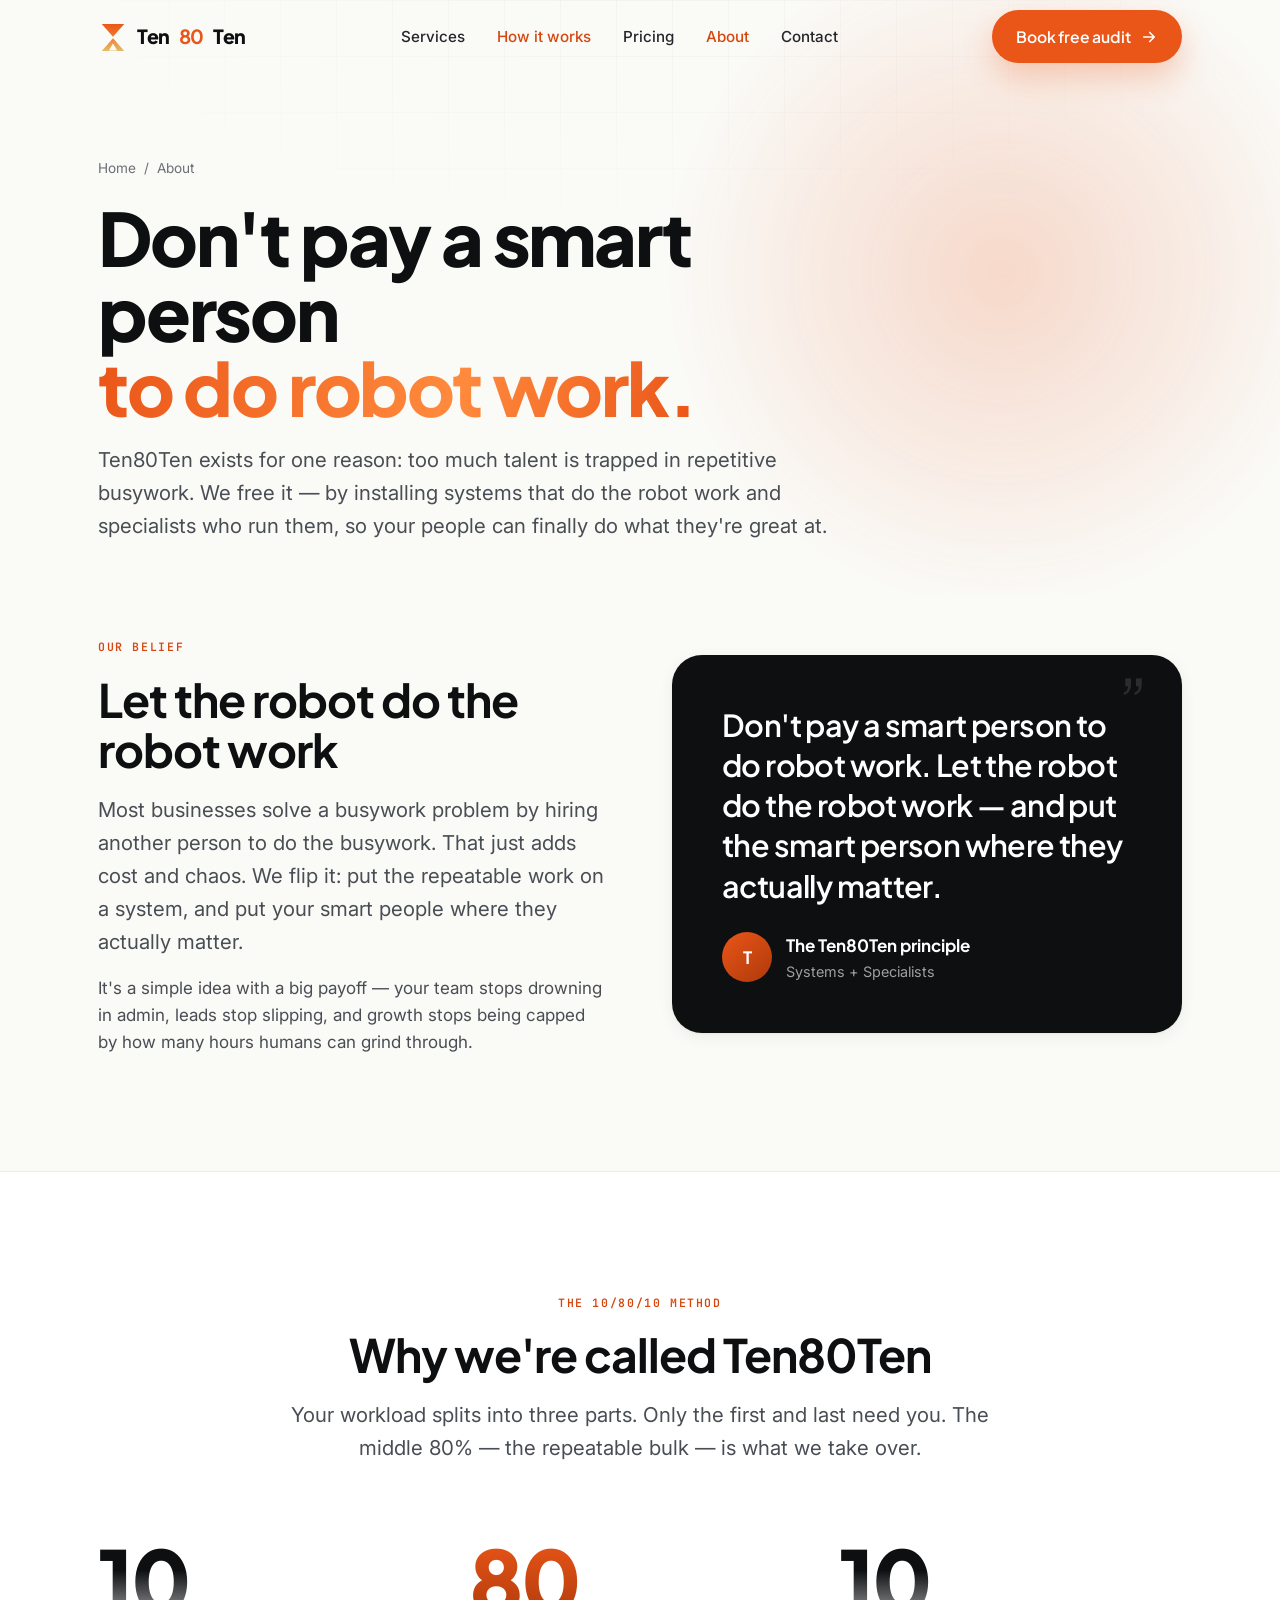
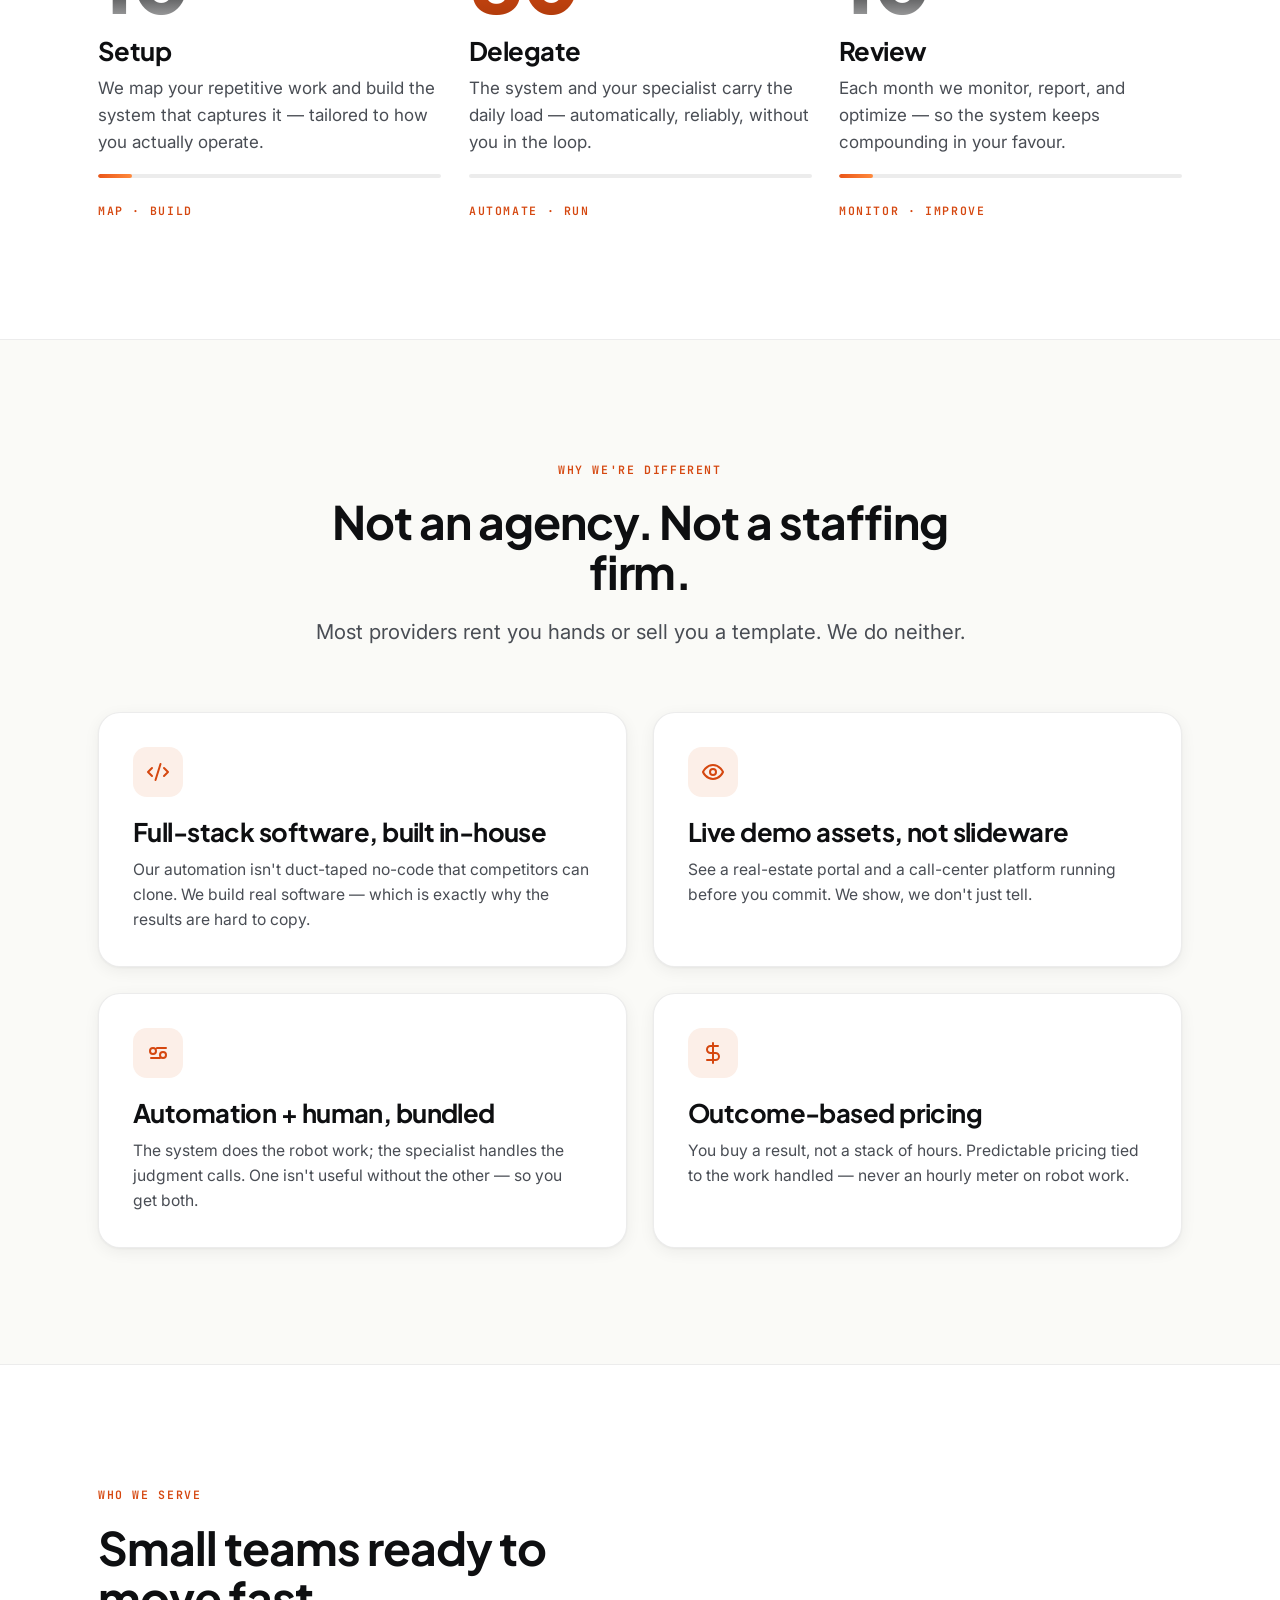
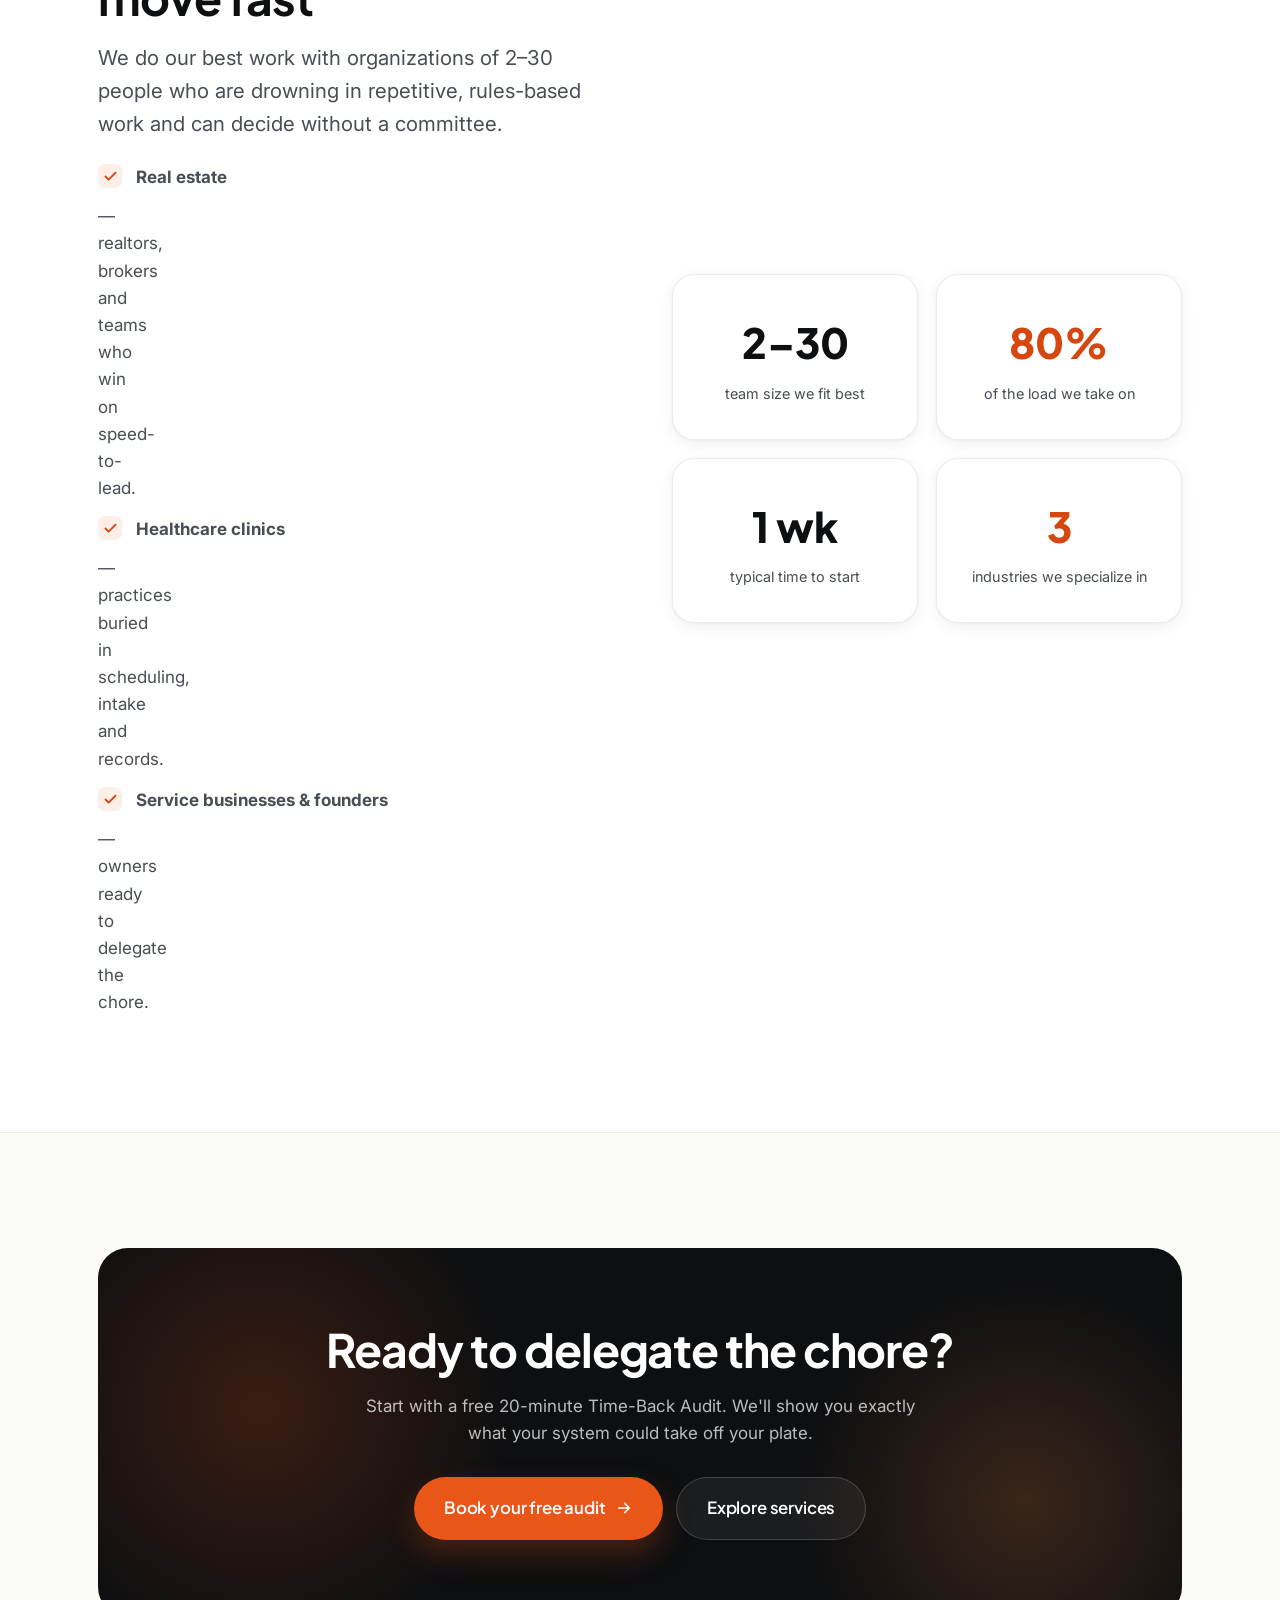
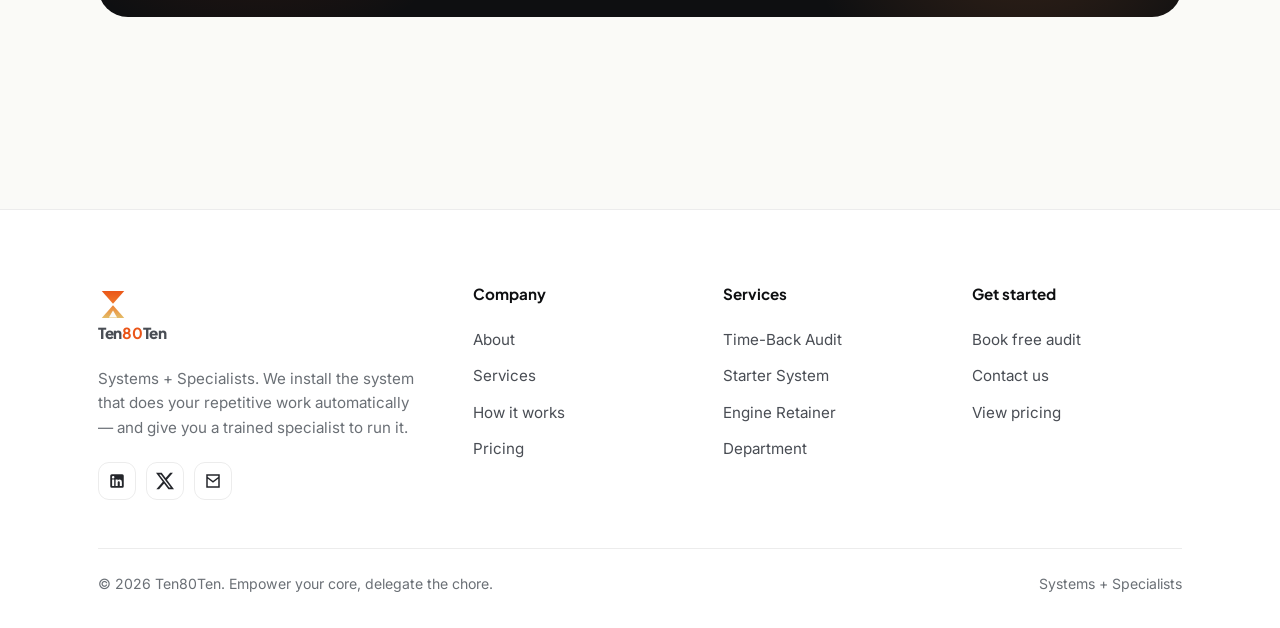
==== commit c0e2eda2: "Redesign: Automora-style Systems + Specialists site (shared assets) Full visual redesign to a calm w" ====
--- a/about.html
+++ b/about.html
@@ -1,229 +1,238 @@
 <!DOCTYPE html>
 <html lang="en">
 <head>
-<meta charset="UTF-8" />
-<meta name="viewport" content="width=device-width, initial-scale=1" />
-<title>About — Ten80Ten | Systems + Specialists</title>
-<meta name="description" content="Why Ten80Ten builds systems instead of renting hours. Our 10/80/10 philosophy: a focused 10% of setup, 80% run on autopilot, 10% review and optimize." />
-<meta property="og:type" content="website" />
-<meta property="og:site_name" content="Ten80Ten" />
-<meta property="og:title" content="About — Ten80Ten" />
-<meta property="og:description" content="Why we build systems instead of renting hours — the 10/80/10 philosophy behind every engagement." />
-<meta property="og:url" content="https://xcaloii.github.io/projectxten80ten/about.html" />
-<meta property="og:image" content="https://xcaloii.github.io/projectxten80ten/assets/img/og-image.png" />
-<meta property="og:image:width" content="1200" />
-<meta property="og:image:height" content="630" />
-<meta name="twitter:card" content="summary_large_image" />
-<meta name="twitter:title" content="About — Ten80Ten" />
-<meta name="twitter:description" content="Why we build systems instead of renting hours — the 10/80/10 philosophy behind every engagement." />
-<meta name="twitter:image" content="https://xcaloii.github.io/projectxten80ten/assets/img/og-image.png" />
-<link rel="preconnect" href="https://fonts.googleapis.com" />
-<link rel="preconnect" href="https://fonts.gstatic.com" crossorigin />
-<link href="https://fonts.googleapis.com/css2?family=Schibsted+Grotesk:wght@400;500;600;700&family=Inter:wght@400;500;600&family=Instrument+Serif:ital@0;1&display=swap" rel="stylesheet" />
-<link rel="stylesheet" href="assets/css/styles.css" />
-<link rel="icon" type="image/webp" href="assets/img/ten80ten-mark.webp" />
+  <meta charset="UTF-8" />
+  <meta name="viewport" content="width=device-width, initial-scale=1" />
+  <title>About — The 10/80/10 method | Ten80Ten</title>
+  <meta name="description" content="Why Ten80Ten exists: stop paying smart people to do robot work. The 10/80/10 method, our Systems + Specialists model, and what makes us different." />
+  <link rel="preconnect" href="https://fonts.googleapis.com" />
+  <link rel="preconnect" href="https://fonts.gstatic.com" crossorigin />
+  <link href="https://fonts.googleapis.com/css2?family=Plus+Jakarta+Sans:wght@500;600;700;800&family=Inter:wght@400;500;600&family=JetBrains+Mono:wght@500;600&display=swap" rel="stylesheet" />
+  <link rel="icon" type="image/svg+xml" href="assets/img/ten80ten-mark.svg" />
+  <link rel="stylesheet" href="assets/styles.css" />
 </head>
 <body>
 
-<header class="site-header">
-  <div class="container nav">
-    <a class="brand" href="index.html" aria-label="Ten80Ten home"><img class="mark" src="assets/img/ten80ten-mark.webp" alt="" width="40" height="40" /><span>Ten<b>80</b>Ten</span></a>
-    <nav class="nav-links" aria-label="Primary">
-      <a href="services.html">Services</a>
-      <a href="platform.html">Platform</a>
-      <a href="about.html" class="active" aria-current="page">About</a>
-      <a href="pricing.html">Pricing</a>
-      <a href="contact.html">Contact</a>
-    </nav>
-    <div class="nav-cta">
-      <a class="btn btn--ghost" href="contact.html">Free Time-Back Audit</a>
-      <a class="btn btn--primary" href="contact.html#book">Book a call <svg viewBox="0 0 24 24" fill="none" stroke="currentColor" stroke-width="2.2" stroke-linecap="round" stroke-linejoin="round"><path d="M5 12h14M13 6l6 6-6 6"/></svg></a>
-      <button class="nav-toggle" aria-label="Open menu" aria-expanded="false"><span></span></button>
+  <header class="nav">
+    <div class="container">
+      <a href="index.html" class="brand" aria-label="Ten80Ten home">
+        <img class="brand-mark" src="assets/img/ten80ten-mark.svg" alt="" width="30" height="33" />
+        Ten<b>80</b>Ten
+      </a>
+      <nav class="nav-links" aria-label="Primary">
+        <a href="services.html" data-nav="services.html">Services</a>
+        <a href="about.html#framework" data-nav="about.html">How it works</a>
+        <a href="pricing.html" data-nav="pricing.html">Pricing</a>
+        <a href="about.html" data-nav="about.html">About</a>
+        <a href="contact.html" data-nav="contact.html">Contact</a>
+      </nav>
+      <div class="nav-cta">
+        <a href="contact.html" class="btn btn-primary" data-magnetic>Book free audit
+          <svg viewBox="0 0 24 24" fill="none" stroke="currentColor" stroke-width="2.2" stroke-linecap="round" stroke-linejoin="round" aria-hidden="true"><path d="M5 12h14M13 6l6 6-6 6"/></svg>
+        </a>
+        <button class="nav-toggle" aria-label="Open menu" aria-expanded="false"><span></span><span></span><span></span></button>
+      </div>
     </div>
+  </header>
+
+  <div class="mobile-menu" aria-label="Mobile navigation">
+    <a href="services.html" class="m-link">Services</a>
+    <a href="about.html#framework" class="m-link">How it works</a>
+    <a href="pricing.html" class="m-link">Pricing</a>
+    <a href="about.html" class="m-link">About</a>
+    <a href="contact.html" class="m-link">Contact</a>
+    <a href="contact.html" class="btn btn-primary btn-lg btn-block">Book free Time-Back Audit</a>
   </div>
-  <div class="mobile-menu" aria-label="Mobile">
-    <a href="services.html">Services</a>
-      <a href="platform.html">Platform</a>
-    <a href="about.html" class="active">About</a>
-    <a href="pricing.html">Pricing</a>
-    <a href="contact.html">Contact</a>
-    <a class="btn btn--primary" href="contact.html#book">Book a call</a>
-  </div>
-</header>
-
-<main>
-<section class="page-hero">
-  <div class="container">
-    <span class="eyebrow" data-reveal>About Ten80Ten</span>
-    <h1 data-reveal data-delay="1">We got tired of watching good people do <span class="serif">robot work.</span></h1>
-    <p class="lead" data-reveal data-delay="2">So we built a different kind of agency — one that ships the software and supplies the operator, then owns the outcome. Capability over hourly rate. Results over timesheets.</p>
-  </div>
-</section>
-
-<!-- IMAGE BAND -->
-<section class="section--tight">
-  <div class="container">
-    <div class="o-band" data-reveal>
-      <img src="https://picsum.photos/seed/t80-about-band/1500/620" alt="" loading="lazy" />
-      <div class="scrim"></div>
-      <div class="cap">
-        <h3>A different kind of agency — one that owns the outcome.</h3>
-        <p>We ship the software and supply the operator. Capability over hourly rate.</p>
+
+  <main>
+    <!-- PAGE HERO -->
+    <section class="page-hero">
+      <div class="hero-grid-bg"></div>
+      <div class="hero-glow" data-parallax="-18"></div>
+      <div class="container">
+        <div class="page-hero-inner" style="max-width:760px">
+          <p class="breadcrumb" data-reveal><a href="index.html">Home</a> &nbsp;/&nbsp; About</p>
+          <h1 class="h-display" data-reveal data-delay="60">Don't pay a smart person<br><span class="ink-grad">to do robot work.</span></h1>
+          <p class="lead" data-reveal data-delay="140">Ten80Ten exists for one reason: too much talent is trapped in repetitive busywork. We free it — by installing systems that do the robot work and specialists who run them, so your people can finally do what they're great at.</p>
+        </div>
+      </div>
+    </section>
+
+    <!-- STORY / PHILOSOPHY -->
+    <section class="section" style="padding-top:clamp(20px,3vw,40px)">
+      <div class="container">
+        <div class="split">
+          <div class="split-copy" data-reveal="left">
+            <span class="mono-label">Our belief</span>
+            <h2 style="margin-top:16px">Let the robot do the robot work</h2>
+            <p class="lead" style="margin-top:18px">Most businesses solve a busywork problem by hiring another person to do the busywork. That just adds cost and chaos. We flip it: put the repeatable work on a system, and put your smart people where they actually matter.</p>
+            <p style="margin-top:16px">It's a simple idea with a big payoff — your team stops drowning in admin, leads stop slipping, and growth stops being capped by how many hours humans can grind through.</p>
+          </div>
+          <div class="split-visual" data-reveal="right">
+            <div class="quote-card" style="background:var(--ink);border:none">
+              <span class="qmark" style="color:rgba(255,255,255,.12)">&rdquo;</span>
+              <blockquote style="color:#fff">Don't pay a smart person to do robot work. Let the robot do the robot work — and put the smart person where they actually matter.</blockquote>
+              <div class="quote-meta">
+                <div class="quote-avatar">T</div>
+                <div><b style="color:#fff">The Ten80Ten principle</b><span style="color:rgba(255,255,255,.6)">Systems + Specialists</span></div>
+              </div>
+            </div>
+          </div>
+        </div>
+      </div>
+    </section>
+
+    <!-- 10/80/10 FRAMEWORK -->
+    <section class="section" id="framework" style="background:var(--surface);border-block:1px solid var(--line)">
+      <div class="container">
+        <div class="section-head center">
+          <span class="mono-label" data-reveal>The 10/80/10 method</span>
+          <h2 data-reveal data-delay="60">Why we're called Ten80Ten</h2>
+          <p class="lead" data-reveal data-delay="120">Your workload splits into three parts. Only the first and last need you. The middle 80% — the repeatable bulk — is what we take over.</p>
+        </div>
+        <div class="framework" data-stagger="120">
+          <div class="fw-step" data-reveal>
+            <div class="fw-num">10</div>
+            <h3>Setup</h3>
+            <p>We map your repetitive work and build the system that captures it — tailored to how you actually operate.</p>
+            <div class="fw-bar"><i data-w="10%"></i></div>
+            <span class="mono-label">map · build</span>
+          </div>
+          <div class="fw-step accent" data-reveal>
+            <div class="fw-num">80</div>
+            <h3>Delegate</h3>
+            <p>The system and your specialist carry the daily load — automatically, reliably, without you in the loop.</p>
+            <div class="fw-bar"><i data-w="100%"></i></div>
+            <span class="mono-label">automate · run</span>
+          </div>
+          <div class="fw-step" data-reveal>
+            <div class="fw-num">10</div>
+            <h3>Review</h3>
+            <p>Each month we monitor, report, and optimize — so the system keeps compounding in your favour.</p>
+            <div class="fw-bar"><i data-w="10%"></i></div>
+            <span class="mono-label">monitor · improve</span>
+          </div>
+        </div>
+      </div>
+    </section>
+
+    <!-- DIFFERENTIATORS -->
+    <section class="section">
+      <div class="container">
+        <div class="section-head center">
+          <span class="mono-label" data-reveal>Why we're different</span>
+          <h2 data-reveal data-delay="60">Not an agency. Not a staffing firm.</h2>
+          <p class="lead" data-reveal data-delay="120">Most providers rent you hands or sell you a template. We do neither.</p>
+        </div>
+        <div class="grid grid-2" data-stagger="100">
+          <article class="card hoverable" data-reveal>
+            <div class="card-icon"><svg viewBox="0 0 24 24" fill="none" stroke="currentColor" stroke-width="2" stroke-linecap="round" stroke-linejoin="round" aria-hidden="true"><path d="m18 16 4-4-4-4M6 8l-4 4 4 4M14.5 4l-5 16"/></svg></div>
+            <h3>Full-stack software, built in-house</h3>
+            <p>Our automation isn't duct-taped no-code that competitors can clone. We build real software — which is exactly why the results are hard to copy.</p>
+          </article>
+          <article class="card hoverable" data-reveal>
+            <div class="card-icon"><svg viewBox="0 0 24 24" fill="none" stroke="currentColor" stroke-width="2" stroke-linecap="round" stroke-linejoin="round" aria-hidden="true"><path d="M2 12s3-7 10-7 10 7 10 7-3 7-10 7-10-7-10-7Z"/><circle cx="12" cy="12" r="3"/></svg></div>
+            <h3>Live demo assets, not slideware</h3>
+            <p>See a real-estate portal and a call-center platform running before you commit. We show, we don't just tell.</p>
+          </article>
+          <article class="card hoverable" data-reveal>
+            <div class="card-icon"><svg viewBox="0 0 24 24" fill="none" stroke="currentColor" stroke-width="2" stroke-linecap="round" stroke-linejoin="round" aria-hidden="true"><path d="M20 7h-9M14 17H5M17 17a3 3 0 1 0 0-6 3 3 0 0 0 0 6ZM7 13a3 3 0 1 0 0-6 3 3 0 0 0 0 6Z"/></svg></div>
+            <h3>Automation + human, bundled</h3>
+            <p>The system does the robot work; the specialist handles the judgment calls. One isn't useful without the other — so you get both.</p>
+          </article>
+          <article class="card hoverable" data-reveal>
+            <div class="card-icon"><svg viewBox="0 0 24 24" fill="none" stroke="currentColor" stroke-width="2" stroke-linecap="round" stroke-linejoin="round" aria-hidden="true"><path d="M12 2v20M17 5H9.5a3.5 3.5 0 0 0 0 7h5a3.5 3.5 0 0 1 0 7H6"/></svg></div>
+            <h3>Outcome-based pricing</h3>
+            <p>You buy a result, not a stack of hours. Predictable pricing tied to the work handled — never an hourly meter on robot work.</p>
+          </article>
+        </div>
+      </div>
+    </section>
+
+    <!-- WHO IT'S FOR -->
+    <section class="section" style="background:var(--surface);border-block:1px solid var(--line)">
+      <div class="container">
+        <div class="split">
+          <div class="split-copy" data-reveal="left">
+            <span class="mono-label">Who we serve</span>
+            <h2 style="margin-top:16px">Small teams ready to move fast</h2>
+            <p class="lead" style="margin-top:18px">We do our best work with organizations of 2–30 people who are drowning in repetitive, rules-based work and can decide without a committee.</p>
+            <ul class="check-list" data-stagger="80">
+              <li data-reveal><span class="ck"><svg viewBox="0 0 24 24" fill="none" stroke="currentColor" stroke-width="3" stroke-linecap="round" stroke-linejoin="round" aria-hidden="true"><path d="M20 6 9 17l-5-5"/></svg></span><b>Real estate</b> — realtors, brokers and teams who win on speed-to-lead.</li>
+              <li data-reveal><span class="ck"><svg viewBox="0 0 24 24" fill="none" stroke="currentColor" stroke-width="3" stroke-linecap="round" stroke-linejoin="round" aria-hidden="true"><path d="M20 6 9 17l-5-5"/></svg></span><b>Healthcare clinics</b> — practices buried in scheduling, intake and records.</li>
+              <li data-reveal><span class="ck"><svg viewBox="0 0 24 24" fill="none" stroke="currentColor" stroke-width="3" stroke-linecap="round" stroke-linejoin="round" aria-hidden="true"><path d="M20 6 9 17l-5-5"/></svg></span><b>Service businesses &amp; founders</b> — owners ready to delegate the chore.</li>
+            </ul>
+          </div>
+          <div class="split-visual" data-reveal="right">
+            <div class="stats" style="grid-template-columns:1fr 1fr;gap:18px">
+              <div class="card" style="text-align:center"><div class="num" style="font-family:var(--font-display);font-weight:800;font-size:2.6rem;color:var(--ink)">2–30</div><p class="text-muted" style="margin-top:6px;font-size:.9rem">team size we fit best</p></div>
+              <div class="card" style="text-align:center"><div class="num" style="font-family:var(--font-display);font-weight:800;font-size:2.6rem;color:var(--accent-600)">80%</div><p class="text-muted" style="margin-top:6px;font-size:.9rem">of the load we take on</p></div>
+              <div class="card" style="text-align:center"><div class="num" style="font-family:var(--font-display);font-weight:800;font-size:2.6rem;color:var(--ink)">1 wk</div><p class="text-muted" style="margin-top:6px;font-size:.9rem">typical time to start</p></div>
+              <div class="card" style="text-align:center"><div class="num" style="font-family:var(--font-display);font-weight:800;font-size:2.6rem;color:var(--accent-600)">3</div><p class="text-muted" style="margin-top:6px;font-size:.9rem">industries we specialize in</p></div>
+            </div>
+          </div>
+        </div>
+      </div>
+    </section>
+
+    <!-- CTA -->
+    <section class="section">
+      <div class="container">
+        <div class="cta-band" data-reveal="scale">
+          <span class="glow-a"></span><span class="glow-b"></span>
+          <h2>Ready to delegate the chore?</h2>
+          <p>Start with a free 20-minute Time-Back Audit. We'll show you exactly what your system could take off your plate.</p>
+          <div class="cta-actions">
+            <a href="contact.html" class="btn btn-primary btn-lg" data-magnetic>Book your free audit
+              <svg viewBox="0 0 24 24" fill="none" stroke="currentColor" stroke-width="2.2" stroke-linecap="round" stroke-linejoin="round" aria-hidden="true"><path d="M5 12h14M13 6l6 6-6 6"/></svg>
+            </a>
+            <a href="services.html" class="btn btn-ghost btn-lg" style="background:rgba(255,255,255,.06);color:#fff;border-color:rgba(255,255,255,.18)">Explore services</a>
+          </div>
+        </div>
+      </div>
+    </section>
+  </main>
+
+  <footer class="footer">
+    <div class="container">
+      <div class="footer-grid">
+        <div class="footer-col about-col">
+          <a href="index.html" class="brand"><img class="brand-mark" src="assets/img/ten80ten-mark.svg" alt="" width="30" height="33" />Ten<b>80</b>Ten</a>
+          <p class="footer-about">Systems + Specialists. We install the system that does your repetitive work automatically — and give you a trained specialist to run it.</p>
+          <div class="footer-socials" style="margin-top:22px">
+            <a href="#" aria-label="LinkedIn"><svg viewBox="0 0 24 24" fill="currentColor" aria-hidden="true"><path d="M19 3a2 2 0 0 1 2 2v14a2 2 0 0 1-2 2H5a2 2 0 0 1-2-2V5a2 2 0 0 1 2-2h14m-.5 15.5v-5.3a3.26 3.26 0 0 0-3.26-3.26c-.85 0-1.84.52-2.32 1.3v-1.11h-2.79v8.37h2.79v-4.93c0-.77.62-1.4 1.39-1.4a1.4 1.4 0 0 1 1.4 1.4v4.93h2.79M6.88 8.56a1.68 1.68 0 0 0 1.68-1.68c0-.93-.75-1.69-1.68-1.69a1.69 1.69 0 0 0-1.69 1.69c0 .93.76 1.68 1.69 1.68m1.39 9.94v-8.37H5.5v8.37h2.77Z"/></svg></a>
+            <a href="#" aria-label="X"><svg viewBox="0 0 24 24" fill="currentColor" aria-hidden="true"><path d="M18.9 1.15h3.68l-8.04 9.19L24 22.85h-7.41l-5.8-7.58-6.64 7.58H.46l8.6-9.83L0 1.15h7.59l5.24 6.93 6.07-6.93Zm-1.29 19.5h2.04L6.49 3.24H4.3l13.31 17.41Z"/></svg></a>
+            <a href="contact.html" aria-label="Email"><svg viewBox="0 0 24 24" fill="none" stroke="currentColor" stroke-width="2" aria-hidden="true"><path d="M4 4h16v16H4zM4 7l8 6 8-6"/></svg></a>
+          </div>
+        </div>
+        <div class="footer-col">
+          <h5>Company</h5>
+          <a href="about.html">About</a>
+          <a href="services.html">Services</a>
+          <a href="about.html#framework">How it works</a>
+          <a href="pricing.html">Pricing</a>
+        </div>
+        <div class="footer-col">
+          <h5>Services</h5>
+          <a href="services.html">Time-Back Audit</a>
+          <a href="services.html">Starter System</a>
+          <a href="services.html">Engine Retainer</a>
+          <a href="services.html">Department</a>
+        </div>
+        <div class="footer-col">
+          <h5>Get started</h5>
+          <a href="contact.html">Book free audit</a>
+          <a href="contact.html">Contact us</a>
+          <a href="pricing.html">View pricing</a>
+        </div>
+      </div>
+      <div class="footer-bottom">
+        <span>© <span data-year>2026</span> Ten80Ten. Empower your core, delegate the chore.</span>
+        <span>Systems&nbsp;+&nbsp;Specialists</span>
       </div>
     </div>
-  </div>
-</section>
-
-<!-- STORY -->
-<section class="section--tight">
-  <div class="container">
-    <div class="grid cols-2" style="align-items:center">
-      <div data-reveal>
-        <span class="eyebrow">Our belief</span>
-        <h2 style="margin-block:16px 18px">The work shouldn't depend on someone remembering.</h2>
-        <p class="muted" style="margin-bottom:16px">Every business has a layer of rule-based work that repeats the same way forever: the follow-up, the intake, the reminder, the hand-off. It's predictable — which is exactly why a person shouldn't have to hold it in their head.</p>
-        <p class="muted">Traditional VA agencies rent you another set of hands and leave the broken process untouched. We do the opposite: fix the process, build the system, then put a trained specialist on top. The knowledge lives in the system — so it never walks out the door.</p>
-      </div>
-      <div data-reveal data-delay="2">
-        <div class="card" style="padding:0;overflow:hidden">
-          <div style="background:var(--ink);color:#fff;padding:clamp(28px,4vw,44px)">
-            <span class="serif" style="font-size:clamp(1.6rem,3vw,2.2rem);color:#fff;line-height:1.2;display:block">"Empower your core, delegate the chore."</span>
-            <p style="color:rgba(255,255,255,.6);margin-top:18px;font-size:.95rem">The principle behind every engagement we take.</p>
-          </div>
-          <div style="padding:clamp(24px,3vw,32px);display:grid;gap:18px">
-            <div class="sys-row" style="font-size:1rem"><span class="dot dot--on"></span><b>Systems own the repeatable work</b></div>
-            <div class="sys-row" style="font-size:1rem"><span class="dot dot--on"></span><b>Specialists own the judgement calls</b></div>
-            <div class="sys-row" style="font-size:1rem"><span class="dot dot--on"></span><b>You own your time back</b></div>
-          </div>
-        </div>
-      </div>
-    </div>
-  </div>
-</section>
-
-<!-- 10/80/10 -->
-<section class="section panel">
-  <div class="container">
-    <div class="section-head center" data-reveal>
-      <span class="eyebrow">The 10/80/10 framework</span>
-      <h2>The math behind the name.</h2>
-      <p class="lead">Ten percent of the effort, eighty percent automated, ten percent of ongoing attention. It's how a recurring chore becomes a system you never think about again.</p>
-    </div>
-    <div class="framework" style="margin-top:52px">
-      <div class="fw-step" data-reveal data-delay="1"><span class="fw-pct">10<span style="font-size:.5em">%</span></span><span class="fw-tag">Setup</span><p>We map your repetitive work and build the system to run it. You see it handle your exact task before committing a dollar.</p><div class="fw-bar"><i style="width:10%"></i></div></div>
-      <div class="fw-step" data-reveal data-delay="2"><span class="fw-pct">80<span style="font-size:.5em">%</span></span><span class="fw-tag">Delegate</span><p>System and specialist carry the daily load automatically — quietly, reliably, without you in the loop.</p><div class="fw-bar"><i style="width:80%"></i></div></div>
-      <div class="fw-step" data-reveal data-delay="3"><span class="fw-pct">10<span style="font-size:.5em">%</span></span><span class="fw-tag">Review</span><p>Monthly monitoring, reporting and optimization. We tune the system as your business changes.</p><div class="fw-bar"><i style="width:10%"></i></div></div>
-    </div>
-  </div>
-</section>
-
-<!-- VALUES -->
-<section class="section">
-  <div class="container">
-    <div class="section-head" data-reveal>
-      <span class="eyebrow">What we stand for</span>
-      <h2>Principles, not platitudes.</h2>
-    </div>
-    <div class="grid cols-3" style="margin-top:44px">
-      <div class="card card--feature" data-reveal data-delay="1"><div class="icon"><svg viewBox="0 0 24 24" fill="none" stroke="currentColor" stroke-width="1.9" stroke-linecap="round" stroke-linejoin="round"><path d="m9 11 3 3L22 4"/><path d="M21 12v7a2 2 0 0 1-2 2H5a2 2 0 0 1-2-2V5a2 2 0 0 1 2-2h11"/></svg></div><h3>Outcomes, not hours</h3><p>We're measured by the time you reclaim and the work that gets handled — never by a clock.</p></div>
-      <div class="card card--feature" data-reveal data-delay="2"><div class="icon"><svg viewBox="0 0 24 24" fill="none" stroke="currentColor" stroke-width="1.9" stroke-linecap="round" stroke-linejoin="round"><path d="M12 22s8-4 8-10V5l-8-3-8 3v7c0 6 8 10 8 10Z"/></svg></div><h3>Capability over price</h3><p>We compete on what we can build and the results it drives, not on being the cheapest hands for hire.</p></div>
-      <div class="card card--feature" data-reveal data-delay="3"><div class="icon"><svg viewBox="0 0 24 24" fill="none" stroke="currentColor" stroke-width="1.9" stroke-linecap="round" stroke-linejoin="round"><path d="M12 2v4M12 18v4M4.9 4.9l2.8 2.8M16.3 16.3l2.8 2.8M2 12h4M18 12h4M4.9 19.1l2.8-2.8M16.3 7.7l2.8-2.8"/></svg></div><h3>Build in the open</h3><p>You watch the system handle your real task before you commit. No black boxes, no vague promises.</p></div>
-    </div>
-  </div>
-</section>
-
-<!-- COMPARE -->
-<section class="section panel">
-  <div class="container">
-    <div class="section-head" data-reveal>
-      <span class="eyebrow">The difference</span>
-      <h2>Same problem. Opposite approach.</h2>
-    </div>
-    <div class="compare" style="margin-top:44px">
-      <div class="compare-col compare--them" data-reveal data-delay="1">
-        <span class="tag">Renting hours</span>
-        <ul>
-          <li><svg viewBox="0 0 24 24" fill="none" stroke="currentColor" stroke-width="2" stroke-linecap="round"><path d="M18 6 6 18M6 6l12 12"/></svg> A person you have to manage</li>
-          <li><svg viewBox="0 0 24 24" fill="none" stroke="currentColor" stroke-width="2" stroke-linecap="round"><path d="M18 6 6 18M6 6l12 12"/></svg> You direct every task, every day</li>
-          <li><svg viewBox="0 0 24 24" fill="none" stroke="currentColor" stroke-width="2" stroke-linecap="round"><path d="M18 6 6 18M6 6l12 12"/></svg> Process stays broken underneath</li>
-          <li><svg viewBox="0 0 24 24" fill="none" stroke="currentColor" stroke-width="2" stroke-linecap="round"><path d="M18 6 6 18M6 6l12 12"/></svg> Knowledge leaves when they do</li>
-        </ul>
-      </div>
-      <div class="compare-col compare--us" data-reveal data-delay="2">
-        <span class="tag">The Ten80Ten way</span>
-        <ul>
-          <li><svg viewBox="0 0 24 24" fill="none" stroke="currentColor" stroke-width="2.4" stroke-linecap="round" stroke-linejoin="round"><path d="M20 6 9 17l-5-5"/></svg> A system that runs itself</li>
-          <li><svg viewBox="0 0 24 24" fill="none" stroke="currentColor" stroke-width="2.4" stroke-linecap="round" stroke-linejoin="round"><path d="M20 6 9 17l-5-5"/></svg> Pre-designed to run without you</li>
-          <li><svg viewBox="0 0 24 24" fill="none" stroke="currentColor" stroke-width="2.4" stroke-linecap="round" stroke-linejoin="round"><path d="M20 6 9 17l-5-5"/></svg> We fix the process, then automate</li>
-          <li><svg viewBox="0 0 24 24" fill="none" stroke="currentColor" stroke-width="2.4" stroke-linecap="round" stroke-linejoin="round"><path d="M20 6 9 17l-5-5"/></svg> The system keeps the knowledge</li>
-        </ul>
-      </div>
-    </div>
-  </div>
-</section>
-
-<!-- STATS -->
-<section class="section">
-  <div class="container">
-    <div class="stats">
-      <div class="stat" data-reveal data-delay="1"><div class="num"><span data-count="18.5">18.5</span><span class="unit">hrs</span></div><div class="label">Reclaimed per person, every week</div></div>
-      <div class="stat" data-reveal data-delay="2"><div class="num"><span data-count="40">40</span><span class="unit">%</span></div><div class="label">Fewer no-shows with automated reminders</div></div>
-      <div class="stat" data-reveal data-delay="3"><div class="num"><span data-count="6">6</span><span class="unit">mo</span></div><div class="label">Talent guarantee on every specialist</div></div>
-      <div class="stat" data-reveal data-delay="4"><div class="num"><span data-count="2">2</span><span class="unit">wks</span></div><div class="label">Typical time to feel the difference</div></div>
-    </div>
-  </div>
-</section>
-
-<!-- CTA -->
-<section class="section">
-  <div class="container">
-    <div class="cta-band" data-reveal>
-      <img class="cta-logo" src="assets/img/ten80ten-logo.png" alt="Ten80Ten" width="74" height="74" />
-      <span class="eyebrow center" style="display:flex;justify-content:center;color:var(--accent-2);margin-bottom:18px">Let's talk</span>
-      <h2>Ready to delegate the chore?</h2>
-      <p class="lead">Start with a free audit. We'll show you exactly where your time is going — and what we'd hand back first.</p>
-      <div class="hero-actions">
-        <a class="btn btn--primary btn--lg" href="contact.html#book">Book a discovery call <svg viewBox="0 0 24 24" fill="none" stroke="currentColor" stroke-width="2.2" stroke-linecap="round" stroke-linejoin="round"><path d="M5 12h14M13 6l6 6-6 6"/></svg></a>
-        <a class="btn btn--ghost btn--lg" href="services.html">Explore services</a>
-      </div>
-    </div>
-  </div>
-</section>
-</main>
-
-<footer class="site-footer">
-  <div class="container">
-    <div class="o-dispatch" data-reveal>
-      <div>
-        <h3 class="display">The Ten80Ten Dispatch</h3>
-        <p>Build-in-public notes, client results and automation how-tos. No spam, unsubscribe anytime.</p>
-      </div>
-      <form data-newsletter novalidate>
-        <input type="email" name="email" required placeholder="you@company.com" aria-label="Email address" />
-        <button type="submit" class="btn btn--primary">Subscribe</button>
-      </form>
-    </div>
-    <div class="footer-grid">
-      <div class="footer-about">
-        <a class="brand" href="index.html" aria-label="Ten80Ten home"><img class="mark" src="assets/img/ten80ten-mark.webp" alt="" width="40" height="40" /><span>Ten<b>80</b>Ten</span></a>
-        <p>Systems + Specialists. We install the system that does your repetitive work — and give you a trained specialist to run it.</p>
-        <a class="btn btn--dark" href="contact.html#book">Book a call</a>
-      </div>
-      <div><h4>Services</h4><a href="services.html">Automation systems</a><a href="services.html">Trained specialists</a><a href="services.html">Custom software</a><a href="contact.html#book">Free Time-Back Audit</a></div>
-      <div><h4>Company</h4><a href="platform.html">Platform</a><a href="about.html">About</a><a href="about.html">The 10/80/10 framework</a><a href="pricing.html">Pricing</a><a href="contact.html">Contact</a></div>
-      <div><h4>Get started</h4><a href="contact.html#book">Book a discovery call</a><a href="contact.html">Send a message</a><a href="mailto:hello@ten80ten.com">hello@ten80ten.com</a></div>
-    </div>
-    <div class="footer-bottom">
-      <span>© <span data-year>2026</span> Ten80Ten. All rights reserved.</span>
-      <div class="socials">
-        <a href="#" aria-label="LinkedIn"><svg viewBox="0 0 24 24" fill="currentColor"><path d="M4.98 3.5A2.5 2.5 0 1 1 0 3.5a2.5 2.5 0 0 1 4.98 0ZM.5 8h4V24h-4V8Zm7.5 0h3.8v2.2h.05c.53-1 1.83-2.2 3.77-2.2 4 0 4.75 2.65 4.75 6.1V24h-4v-7.1c0-1.7 0-3.9-2.37-3.9-2.38 0-2.75 1.85-2.75 3.77V24h-4V8Z"/></svg></a>
-        <a href="#" aria-label="X"><svg viewBox="0 0 24 24" fill="currentColor"><path d="M18.9 2H22l-7.5 8.6L23.3 22h-6.9l-5.4-7-6.2 7H1.7l8-9.2L.9 2h7.1l4.9 6.5L18.9 2Zm-1.2 18h1.9L7.1 4H5.1l12.6 16Z"/></svg></a>
-        <a href="#" aria-label="YouTube"><svg viewBox="0 0 24 24" fill="currentColor"><path d="M23 7.5a3 3 0 0 0-2.1-2.1C19 5 12 5 12 5s-7 0-8.9.4A3 3 0 0 0 1 7.5 31 31 0 0 0 .6 12 31 31 0 0 0 1 16.5a3 3 0 0 0 2.1 2.1C5 19 12 19 12 19s7 0 8.9-.4a3 3 0 0 0 2.1-2.1 31 31 0 0 0 .4-4.5 31 31 0 0 0-.4-4.5ZM9.8 15.3V8.7l5.7 3.3-5.7 3.3Z"/></svg></a>
-      </div>
-    </div>
-  </div>
-</footer>
-
-<script src="assets/js/main.js" defer></script>
+  </footer>
+
+  <script src="assets/app.js" defer></script>
 </body>
 </html>
--- a/assets/styles.css
+++ b/assets/styles.css
@@ -0,0 +1,519 @@
+/* ============================================================
+   Ten80Ten — Design System
+   "Systems + Specialists" — calm white, premium, orange accent
+   ============================================================ */
+
+/* ---------- Tokens ---------- */
+:root {
+  /* Surfaces */
+  --bg:        #FAFAF7;   /* calm warm white */
+  --bg-soft:   #F3F3EE;
+  --surface:   #FFFFFF;
+  --surface-2: #FBFBF9;
+
+  /* Ink / text */
+  --ink:    #0E0F11;      /* near-black headings */
+  --ink-2:  #24262B;
+  --body:   #494D54;      /* body text (>= 7:1 on white) */
+  --muted:  #6B7076;      /* captions (>= 4.5:1 on white) */
+  --faint:  #9AA0A6;
+
+  /* Accent — orange (deep/premium calm) */
+  --accent:      #EA5518;
+  --accent-600:  #D5470F;
+  --accent-700:  #AE3A0B;
+  --accent-soft: #FCEFE8;
+  --accent-tint: #F6DCCC;
+  --glow:        rgba(234, 85, 24, 0.20);
+
+  /* Lines & shadows */
+  --line:     rgba(14, 15, 17, 0.08);
+  --line-2:   rgba(14, 15, 17, 0.12);
+  --shadow-sm: 0 1px 2px rgba(16, 18, 22, 0.04), 0 1px 1px rgba(16,18,22,0.03);
+  --shadow:    0 4px 16px rgba(16, 18, 22, 0.06), 0 1px 3px rgba(16,18,22,0.05);
+  --shadow-md: 0 12px 32px rgba(16, 18, 22, 0.08), 0 2px 8px rgba(16,18,22,0.05);
+  --shadow-lg: 0 28px 60px rgba(16, 18, 22, 0.12), 0 6px 18px rgba(16,18,22,0.06);
+  --shadow-accent: 0 14px 30px rgba(234, 85, 24, 0.26);
+
+  /* Radius */
+  --r-xs: 8px;
+  --r-sm: 12px;
+  --r:    16px;
+  --r-lg: 22px;
+  --r-xl: 30px;
+  --pill: 999px;
+
+  /* Type */
+  --font-display: "Plus Jakarta Sans", system-ui, sans-serif;
+  --font-body:    "Inter", system-ui, sans-serif;
+  --font-mono:    "JetBrains Mono", ui-monospace, monospace;
+
+  /* Layout */
+  --container: 1180px;
+  --gutter: clamp(20px, 5vw, 48px);
+  --nav-h: 74px;
+
+  /* Motion */
+  --ease: cubic-bezier(0.22, 1, 0.36, 1);
+  --ease-in: cubic-bezier(0.4, 0, 1, 1);
+  --spring: cubic-bezier(0.34, 1.56, 0.64, 1);
+}
+
+/* ---------- Reset ---------- */
+*, *::before, *::after { box-sizing: border-box; }
+* { margin: 0; }
+html { -webkit-text-size-adjust: 100%; scroll-behavior: smooth; }
+@media (prefers-reduced-motion: reduce) { html { scroll-behavior: auto; } }
+
+body {
+  font-family: var(--font-body);
+  background: var(--bg);
+  color: var(--body);
+  line-height: 1.6;
+  font-size: 17px;
+  -webkit-font-smoothing: antialiased;
+  text-rendering: optimizeLegibility;
+  overflow-x: hidden;
+}
+
+img, svg, video { display: block; max-width: 100%; }
+a { color: inherit; text-decoration: none; }
+button { font: inherit; color: inherit; cursor: pointer; border: none; background: none; }
+ul { list-style: none; padding: 0; }
+::selection { background: var(--accent); color: #fff; }
+
+/* ---------- Typography ---------- */
+h1, h2, h3, h4 {
+  font-family: var(--font-display);
+  color: var(--ink);
+  line-height: 1.08;
+  letter-spacing: -0.022em;
+  font-weight: 700;
+}
+.h-display { font-size: clamp(2.6rem, 6vw, 4.6rem); font-weight: 800; line-height: 1.02; letter-spacing: -0.03em; }
+h1 { font-size: clamp(2.2rem, 5vw, 3.6rem); }
+h2 { font-size: clamp(1.9rem, 3.6vw, 2.9rem); }
+h3 { font-size: clamp(1.25rem, 2vw, 1.6rem); line-height: 1.18; }
+h4 { font-size: 1.1rem; line-height: 1.25; }
+
+p { text-wrap: pretty; }
+.lead { font-size: clamp(1.05rem, 1.6vw, 1.28rem); color: var(--body); line-height: 1.62; }
+
+.mono-label {
+  font-family: var(--font-mono);
+  font-size: 0.72rem;
+  font-weight: 600;
+  letter-spacing: 0.14em;
+  text-transform: uppercase;
+  color: var(--accent-600);
+}
+.text-accent { color: var(--accent-600); }
+.text-muted { color: var(--muted); }
+
+/* gradient ink for emphasis words */
+.ink-grad {
+  background: linear-gradient(105deg, var(--accent) 0%, #FF8A3D 60%, var(--accent) 100%);
+  -webkit-background-clip: text;
+  background-clip: text;
+  color: transparent;
+}
+
+/* ---------- Layout ---------- */
+.container { width: 100%; max-width: var(--container); margin-inline: auto; padding-inline: var(--gutter); }
+.section { padding-block: clamp(64px, 9vw, 130px); position: relative; }
+.section-sm { padding-block: clamp(48px, 6vw, 80px); }
+.stack > * + * { margin-top: 1.1rem; }
+
+.section-head { max-width: 720px; margin-bottom: clamp(40px, 5vw, 64px); }
+.section-head.center { margin-inline: auto; text-align: center; }
+.section-head .mono-label { margin-bottom: 18px; display: inline-block; }
+.section-head p { margin-top: 18px; }
+
+.eyebrow {
+  display: inline-flex; align-items: center; gap: 9px;
+  padding: 7px 15px 7px 12px;
+  background: var(--surface);
+  border: 1px solid var(--line);
+  border-radius: var(--pill);
+  font-size: 0.82rem; font-weight: 600; color: var(--ink-2);
+  box-shadow: var(--shadow-sm);
+}
+.eyebrow .dot {
+  width: 8px; height: 8px; border-radius: 50%;
+  background: var(--accent);
+  box-shadow: 0 0 0 4px var(--accent-soft);
+}
+
+/* ---------- Buttons ---------- */
+.btn {
+  --pad-y: 14px; --pad-x: 24px;
+  display: inline-flex; align-items: center; justify-content: center; gap: 9px;
+  padding: var(--pad-y) var(--pad-x);
+  border-radius: var(--pill);
+  font-family: var(--font-display);
+  font-weight: 600; font-size: 0.98rem;
+  letter-spacing: -0.01em;
+  white-space: nowrap;
+  transition: transform .35s var(--spring), box-shadow .35s var(--ease), background .25s, color .25s;
+  will-change: transform;
+}
+.btn svg { width: 18px; height: 18px; transition: transform .35s var(--ease); }
+.btn-primary {
+  background: var(--accent); color: #fff;
+  box-shadow: var(--shadow-accent);
+  position: relative; overflow: hidden;
+}
+.btn-primary::after {
+  content: ""; position: absolute; inset: 0;
+  background: linear-gradient(120deg, transparent 20%, rgba(255,255,255,.35) 50%, transparent 80%);
+  transform: translateX(-120%); transition: transform .7s var(--ease);
+}
+.btn-primary:hover { background: var(--accent-600); box-shadow: 0 18px 38px rgba(234,85,24,.36); }
+.btn-primary:hover::after { transform: translateX(120%); }
+.btn-primary:hover svg { transform: translateX(3px); }
+.btn-ghost {
+  background: var(--surface); color: var(--ink);
+  border: 1px solid var(--line-2);
+  box-shadow: var(--shadow-sm);
+}
+.btn-ghost:hover { border-color: var(--ink); box-shadow: var(--shadow); }
+.btn-dark { background: var(--ink); color: #fff; }
+.btn-dark:hover { background: #000; box-shadow: var(--shadow-md); }
+.btn-lg { --pad-y: 17px; --pad-x: 30px; font-size: 1.05rem; }
+.btn-block { width: 100%; }
+.btn:active { transform: scale(.97); }
+
+.link-arrow {
+  display: inline-flex; align-items: center; gap: 7px;
+  font-weight: 600; color: var(--ink); font-family: var(--font-display);
+  transition: gap .3s var(--ease), color .25s;
+}
+.link-arrow svg { width: 16px; height: 16px; transition: transform .3s var(--ease); }
+.link-arrow:hover { color: var(--accent-600); gap: 11px; }
+
+/* ---------- Navbar ---------- */
+.nav {
+  position: fixed; top: 0; left: 0; right: 0; z-index: 100;
+  height: var(--nav-h);
+  display: flex; align-items: center;
+  transition: background .35s var(--ease), box-shadow .35s var(--ease), backdrop-filter .35s;
+}
+.nav.scrolled {
+  background: rgba(250, 250, 247, 0.78);
+  backdrop-filter: saturate(160%) blur(16px);
+  -webkit-backdrop-filter: saturate(160%) blur(16px);
+  box-shadow: 0 1px 0 var(--line);
+}
+.nav .container { display: flex; align-items: center; justify-content: space-between; gap: 20px; }
+.brand { display: inline-flex; align-items: center; gap: 9px; font-family: var(--font-display); font-weight: 800; font-size: 1.22rem; color: var(--ink); letter-spacing: -0.02em; }
+.brand-mark { width: 30px; height: 33px; object-fit: contain; flex-shrink: 0; transition: transform .4s var(--spring); }
+.brand:hover .brand-mark { transform: rotate(8deg) scale(1.05); }
+.brand b { color: var(--accent); }
+.footer .brand-mark, .cta-band .brand-mark { filter: none; }
+
+.nav-links { display: flex; align-items: center; gap: 4px; }
+.nav-links a {
+  padding: 9px 14px; border-radius: var(--pill);
+  font-weight: 500; font-size: 0.95rem; color: var(--ink-2);
+  transition: background .25s, color .25s;
+}
+.nav-links a:hover { background: rgba(14,15,17,.05); color: var(--ink); }
+.nav-links a.active { color: var(--accent-600); }
+.nav-cta { display: flex; align-items: center; gap: 10px; }
+
+.nav-toggle { display: none; width: 44px; height: 44px; border-radius: 12px; position: relative; }
+.nav-toggle span { position: absolute; left: 11px; right: 11px; height: 2px; background: var(--ink); border-radius: 2px; transition: transform .35s var(--ease), opacity .25s; }
+.nav-toggle span:nth-child(1) { top: 16px; }
+.nav-toggle span:nth-child(2) { top: 22px; }
+.nav-toggle span:nth-child(3) { top: 28px; }
+body.menu-open .nav-toggle span:nth-child(1) { transform: translateY(6px) rotate(45deg); }
+body.menu-open .nav-toggle span:nth-child(2) { opacity: 0; }
+body.menu-open .nav-toggle span:nth-child(3) { transform: translateY(-6px) rotate(-45deg); }
+
+/* mobile menu */
+.mobile-menu {
+  position: fixed; inset: var(--nav-h) 0 0; z-index: 99;
+  background: rgba(250,250,247,.96);
+  backdrop-filter: blur(20px); -webkit-backdrop-filter: blur(20px);
+  display: flex; flex-direction: column; padding: 28px var(--gutter) 40px;
+  transform: translateY(-12px); opacity: 0; pointer-events: none;
+  transition: opacity .35s var(--ease), transform .35s var(--ease);
+}
+body.menu-open .mobile-menu { opacity: 1; transform: none; pointer-events: auto; }
+.mobile-menu a.m-link { padding: 16px 4px; font-family: var(--font-display); font-weight: 600; font-size: 1.5rem; color: var(--ink); border-bottom: 1px solid var(--line); }
+.mobile-menu a.m-link:active { color: var(--accent-600); }
+.mobile-menu .btn { margin-top: 28px; }
+
+/* ---------- Hero ---------- */
+.hero { position: relative; padding-top: calc(var(--nav-h) + clamp(40px, 7vw, 90px)); padding-bottom: clamp(60px, 8vw, 110px); overflow: hidden; }
+.hero-glow {
+  position: absolute; z-index: 0; pointer-events: none;
+  width: 60vw; max-width: 760px; aspect-ratio: 1;
+  top: -18%; right: -8%;
+  background: radial-gradient(circle, var(--glow), transparent 62%);
+  filter: blur(8px);
+}
+.hero-glow.two { left: -16%; right: auto; top: 36%; width: 44vw; background: radial-gradient(circle, rgba(255,138,61,.16), transparent 65%); }
+.hero-grid-bg {
+  position: absolute; inset: 0; z-index: 0; pointer-events: none;
+  background-image: linear-gradient(var(--line) 1px, transparent 1px), linear-gradient(90deg, var(--line) 1px, transparent 1px);
+  background-size: 56px 56px;
+  mask-image: radial-gradient(ellipse 70% 60% at 50% 0%, #000 0%, transparent 75%);
+  -webkit-mask-image: radial-gradient(ellipse 70% 60% at 50% 0%, #000 0%, transparent 75%);
+  opacity: .55;
+}
+.hero .container { position: relative; z-index: 1; }
+.hero-layout { display: grid; grid-template-columns: 1.05fr 0.95fr; gap: clamp(32px, 5vw, 64px); align-items: center; }
+.hero-copy { max-width: 620px; }
+.hero h1 { margin-top: 22px; }
+.hero .lead { margin-top: 22px; max-width: 540px; }
+.hero-actions { display: flex; flex-wrap: wrap; gap: 14px; margin-top: 32px; }
+.hero-assure { display: flex; flex-wrap: wrap; gap: 18px; margin-top: 24px; color: var(--muted); font-size: 0.9rem; }
+.hero-assure span { display: inline-flex; align-items: center; gap: 7px; }
+.hero-assure svg { width: 16px; height: 16px; color: var(--accent); }
+
+/* ---------- Cards ---------- */
+.card {
+  background: var(--surface);
+  border: 1px solid var(--line);
+  border-radius: var(--r-lg);
+  padding: clamp(24px, 3vw, 34px);
+  box-shadow: var(--shadow);
+  transition: transform .45s var(--ease), box-shadow .45s var(--ease), border-color .45s;
+  position: relative;
+}
+.card.hoverable:hover { transform: translateY(-6px); box-shadow: var(--shadow-lg); border-color: var(--line-2); }
+.card-icon {
+  width: 50px; height: 50px; border-radius: 14px;
+  display: grid; place-items: center; margin-bottom: 20px;
+  background: var(--accent-soft); color: var(--accent-600);
+}
+.card-icon svg { width: 24px; height: 24px; }
+.card h3 { margin-bottom: 10px; }
+.card p { color: var(--body); font-size: 0.98rem; }
+
+/* glow dashboard card (hero visual) */
+.glass-panel {
+  background: linear-gradient(165deg, #fff, #fbfbf9);
+  border: 1px solid var(--line);
+  border-radius: var(--r-xl);
+  box-shadow: var(--shadow-lg);
+  padding: 20px;
+  position: relative;
+}
+
+/* ---------- Grids ---------- */
+.grid { display: grid; gap: clamp(18px, 2.4vw, 26px); }
+.grid-2 { grid-template-columns: repeat(2, 1fr); }
+.grid-3 { grid-template-columns: repeat(3, 1fr); }
+.grid-4 { grid-template-columns: repeat(4, 1fr); }
+
+/* Bento */
+.bento { display: grid; grid-template-columns: repeat(4, 1fr); gap: clamp(16px, 2vw, 22px); }
+.bento .span-2 { grid-column: span 2; }
+.bento .row-2 { grid-row: span 2; }
+
+/* ---------- Marquee ---------- */
+.marquee { overflow: hidden; -webkit-mask-image: linear-gradient(90deg, transparent, #000 12%, #000 88%, transparent); mask-image: linear-gradient(90deg, transparent, #000 12%, #000 88%, transparent); }
+.marquee-track { display: flex; gap: 56px; width: max-content; animation: marquee 32s linear infinite; }
+.marquee:hover .marquee-track { animation-play-state: paused; }
+.marquee-item { display: inline-flex; align-items: center; gap: 10px; font-family: var(--font-display); font-weight: 600; color: var(--muted); font-size: 1.05rem; white-space: nowrap; }
+.marquee-item svg { width: 20px; height: 20px; color: var(--faint); }
+@keyframes marquee { to { transform: translateX(-50%); } }
+
+/* ---------- 10/80/10 framework ---------- */
+.framework { display: grid; grid-template-columns: repeat(3, 1fr); gap: clamp(18px, 2.4vw, 28px); }
+.fw-step { position: relative; padding-top: 8px; }
+.fw-num {
+  font-family: var(--font-display); font-weight: 800;
+  font-size: clamp(3.4rem, 7vw, 5.4rem); line-height: 1;
+  letter-spacing: -0.04em;
+  background: linear-gradient(180deg, var(--ink) 0%, var(--ink) 40%, rgba(14,15,17,.35) 100%);
+  -webkit-background-clip: text; background-clip: text; color: transparent;
+}
+.fw-step.accent .fw-num { background: linear-gradient(180deg, var(--accent) 0%, var(--accent-700) 100%); -webkit-background-clip: text; background-clip: text; }
+.fw-step h3 { margin: 14px 0 8px; }
+.fw-bar { height: 4px; border-radius: 4px; background: var(--line); margin: 18px 0; overflow: hidden; }
+.fw-bar i { display: block; height: 100%; border-radius: 4px; background: linear-gradient(90deg, var(--accent), #FF8A3D); width: 0; transition: width 1.1s var(--ease); }
+
+/* ---------- Stats / counters ---------- */
+.stats { display: grid; grid-template-columns: repeat(4, 1fr); gap: clamp(18px, 3vw, 36px); }
+.stat .num { font-family: var(--font-display); font-weight: 800; font-size: clamp(2.4rem, 4.5vw, 3.4rem); color: var(--ink); letter-spacing: -0.03em; line-height: 1; }
+.stat .num .suffix { color: var(--accent); }
+.stat p { margin-top: 10px; color: var(--muted); font-size: 0.95rem; }
+
+/* ---------- Process timeline ---------- */
+.timeline { position: relative; display: grid; gap: 6px; }
+.tl-row { display: grid; grid-template-columns: 56px 1fr; gap: 20px; padding: 22px 0; border-top: 1px solid var(--line); align-items: start; }
+.tl-row:last-child { border-bottom: 1px solid var(--line); }
+.tl-badge { width: 48px; height: 48px; border-radius: 14px; background: var(--ink); color: #fff; font-family: var(--font-mono); font-weight: 600; display: grid; place-items: center; font-size: 0.95rem; }
+.tl-row.accent .tl-badge { background: var(--accent); box-shadow: var(--shadow-accent); }
+.tl-body h3 { margin-bottom: 8px; }
+.tl-body p { color: var(--body); max-width: 640px; }
+
+/* ---------- Pricing ---------- */
+.price-card { display: flex; flex-direction: column; }
+.price-card.featured { border-color: var(--accent); box-shadow: var(--shadow-lg); }
+.price-card.featured::before {
+  content: "Most popular"; position: absolute; top: -12px; left: 50%; transform: translateX(-50%);
+  background: var(--accent); color: #fff; font-size: 0.72rem; font-weight: 700; letter-spacing: .04em;
+  padding: 6px 14px; border-radius: var(--pill); font-family: var(--font-display);
+  box-shadow: var(--shadow-accent);
+}
+.price-card .tier { font-family: var(--font-display); font-weight: 700; color: var(--ink); font-size: 1.15rem; }
+.price-card .price { display: flex; align-items: baseline; gap: 6px; margin: 14px 0 4px; }
+.price-card .price .amt { font-family: var(--font-display); font-weight: 800; font-size: 2.5rem; color: var(--ink); letter-spacing: -.03em; }
+.price-card .price .per { color: var(--muted); font-size: 0.92rem; }
+.price-card .desc { color: var(--muted); font-size: 0.92rem; min-height: 40px; }
+.feature-list { display: grid; gap: 12px; margin: 24px 0; }
+.feature-list li { display: grid; grid-template-columns: 22px 1fr; gap: 10px; align-items: start; color: var(--body); font-size: 0.95rem; }
+.feature-list svg { width: 20px; height: 20px; color: var(--accent); margin-top: 1px; }
+.price-card .btn { margin-top: auto; }
+
+/* ---------- Accordion / FAQ ---------- */
+.faq { display: grid; gap: 0; max-width: 820px; margin-inline: auto; }
+.faq-item { border-bottom: 1px solid var(--line); }
+.faq-q { width: 100%; display: flex; align-items: center; justify-content: space-between; gap: 20px; padding: 26px 4px; text-align: left; font-family: var(--font-display); font-weight: 600; font-size: clamp(1.05rem, 1.6vw, 1.2rem); color: var(--ink); }
+.faq-icon { width: 30px; height: 30px; border-radius: 50%; border: 1px solid var(--line-2); display: grid; place-items: center; flex-shrink: 0; transition: background .3s, border-color .3s, transform .3s var(--ease); position: relative; }
+.faq-icon::before, .faq-icon::after { content: ""; position: absolute; background: var(--ink); border-radius: 2px; transition: transform .3s var(--ease), background .3s; }
+.faq-icon::before { width: 12px; height: 2px; }
+.faq-icon::after { width: 2px; height: 12px; }
+.faq-item.open .faq-icon { background: var(--accent); border-color: var(--accent); }
+.faq-item.open .faq-icon::before, .faq-item.open .faq-icon::after { background: #fff; }
+.faq-item.open .faq-icon::after { transform: scaleY(0); }
+.faq-a { overflow: hidden; height: 0; transition: height .4s var(--ease); }
+.faq-a-inner { padding: 0 4px 26px; color: var(--body); max-width: 680px; }
+
+/* ---------- Split feature ---------- */
+.split { display: grid; grid-template-columns: 1fr 1fr; gap: clamp(32px, 5vw, 72px); align-items: center; }
+.split.reverse .split-visual { order: 2; }
+.check-list { display: grid; gap: 14px; margin-top: 24px; }
+.check-list li { display: grid; grid-template-columns: 26px 1fr; gap: 12px; align-items: start; color: var(--body); }
+.check-list .ck { width: 24px; height: 24px; border-radius: 7px; background: var(--accent-soft); color: var(--accent-600); display: grid; place-items: center; flex-shrink: 0; }
+.check-list .ck svg { width: 15px; height: 15px; }
+
+/* ---------- CTA band ---------- */
+.cta-band { position: relative; overflow: hidden; border-radius: var(--r-xl); padding: clamp(44px, 6vw, 80px); background: var(--ink); color: #fff; text-align: center; }
+.cta-band h2 { color: #fff; }
+.cta-band p { color: rgba(255,255,255,.72); max-width: 560px; margin: 18px auto 30px; }
+.cta-band .glow-a { position: absolute; width: 50%; aspect-ratio: 1; border-radius: 50%; background: radial-gradient(circle, var(--glow), transparent 65%); top: -30%; left: -10%; }
+.cta-band .glow-b { position: absolute; width: 45%; aspect-ratio: 1; border-radius: 50%; background: radial-gradient(circle, rgba(255,138,61,.18), transparent 65%); bottom: -35%; right: -8%; }
+.cta-band .container, .cta-band > * { position: relative; z-index: 1; }
+.cta-actions { display: flex; gap: 14px; justify-content: center; flex-wrap: wrap; }
+
+/* ---------- Quote / testimonial ---------- */
+.quote-card { background: var(--surface); border: 1px solid var(--line); border-radius: var(--r-xl); padding: clamp(30px, 4vw, 50px); box-shadow: var(--shadow); position: relative; }
+.quote-card .qmark { font-family: var(--font-display); font-size: 4.5rem; line-height: .6; color: var(--accent-tint); position: absolute; top: 26px; right: 34px; }
+.quote-card blockquote { font-family: var(--font-display); font-weight: 600; font-size: clamp(1.3rem, 2.6vw, 1.9rem); line-height: 1.32; color: var(--ink); letter-spacing: -0.02em; }
+.quote-meta { display: flex; align-items: center; gap: 14px; margin-top: 26px; }
+.quote-avatar { width: 50px; height: 50px; border-radius: 50%; background: linear-gradient(140deg, var(--accent), var(--accent-700)); display: grid; place-items: center; color: #fff; font-family: var(--font-display); font-weight: 700; }
+.quote-meta b { color: var(--ink); font-family: var(--font-display); }
+.quote-meta span { display: block; color: var(--muted); font-size: 0.9rem; }
+
+/* ---------- Forms ---------- */
+.form { display: grid; gap: 18px; }
+.field { display: grid; gap: 8px; }
+.field label { font-weight: 600; font-size: 0.9rem; color: var(--ink-2); font-family: var(--font-display); }
+.field label .req { color: var(--accent); }
+.field input, .field textarea, .field select {
+  font: inherit; font-size: 1rem; color: var(--ink);
+  background: var(--surface); border: 1px solid var(--line-2);
+  border-radius: var(--r-sm); padding: 14px 16px; width: 100%;
+  transition: border-color .25s, box-shadow .25s, background .25s;
+}
+.field textarea { min-height: 130px; resize: vertical; }
+.field input::placeholder, .field textarea::placeholder { color: var(--faint); }
+.field input:focus, .field textarea:focus, .field select:focus { outline: none; border-color: var(--accent); box-shadow: 0 0 0 4px var(--accent-soft); }
+.field.invalid input, .field.invalid textarea { border-color: #E23B3B; box-shadow: 0 0 0 4px rgba(226,59,59,.1); }
+.field .err { color: #C92F2F; font-size: 0.82rem; display: none; }
+.field.invalid .err { display: block; }
+.row-2 { display: grid; grid-template-columns: 1fr 1fr; gap: 18px; }
+.form-note { color: var(--muted); font-size: 0.85rem; }
+.form-success {
+  display: none; align-items: center; gap: 14px;
+  background: var(--accent-soft); border: 1px solid var(--accent-tint);
+  border-radius: var(--r); padding: 18px 20px; color: var(--accent-700);
+}
+.form-success.show { display: flex; }
+.form-success svg { width: 24px; height: 24px; flex-shrink: 0; color: var(--accent-600); }
+
+/* ---------- Contact split panel ---------- */
+.contact-info { display: grid; gap: 22px; align-content: start; }
+.info-row { display: grid; grid-template-columns: 46px 1fr; gap: 16px; align-items: start; }
+.info-row .ic { width: 46px; height: 46px; border-radius: 13px; background: var(--surface); border: 1px solid var(--line); display: grid; place-items: center; color: var(--accent-600); box-shadow: var(--shadow-sm); }
+.info-row .ic svg { width: 22px; height: 22px; }
+.info-row b { color: var(--ink); font-family: var(--font-display); display: block; }
+.info-row a, .info-row p { color: var(--body); }
+
+/* ---------- Footer ---------- */
+.footer { background: var(--surface); border-top: 1px solid var(--line); padding-block: clamp(48px, 6vw, 72px) 32px; margin-top: clamp(40px, 6vw, 80px); }
+.footer-grid { display: grid; grid-template-columns: 1.6fr 1fr 1fr 1fr; gap: 40px; }
+.footer .brand { margin-bottom: 16px; }
+.footer-about { color: var(--muted); font-size: 0.95rem; max-width: 320px; }
+.footer h5 { font-family: var(--font-display); font-weight: 700; color: var(--ink); font-size: 0.95rem; margin-bottom: 16px; }
+.footer-col a { display: block; color: var(--body); padding: 6px 0; font-size: 0.95rem; transition: color .2s, padding-left .25s var(--ease); }
+.footer-col a:hover { color: var(--accent-600); padding-left: 5px; }
+.footer-bottom { display: flex; justify-content: space-between; align-items: center; gap: 16px; margin-top: 48px; padding-top: 24px; border-top: 1px solid var(--line); color: var(--muted); font-size: 0.88rem; flex-wrap: wrap; }
+.footer-socials { display: flex; gap: 10px; }
+.footer-socials a { width: 38px; height: 38px; border-radius: 11px; border: 1px solid var(--line); display: grid; place-items: center; color: var(--ink-2); transition: background .25s, color .25s, transform .25s; }
+.footer-socials a:hover { background: var(--accent); color: #fff; transform: translateY(-2px); border-color: var(--accent); }
+.footer-socials svg { width: 18px; height: 18px; }
+
+/* ---------- Page hero (inner pages) ---------- */
+.page-hero { position: relative; padding-top: calc(var(--nav-h) + clamp(48px, 7vw, 84px)); padding-bottom: clamp(32px, 4vw, 56px); overflow: hidden; }
+.page-hero .hero-grid-bg { opacity: .4; }
+.page-hero-inner { position: relative; z-index: 1; max-width: 760px; }
+.page-hero h1 { margin: 20px 0 18px; }
+.breadcrumb { font-size: 0.85rem; color: var(--muted); }
+.breadcrumb a:hover { color: var(--accent-600); }
+
+/* ---------- Pill list / chips ---------- */
+.chips { display: flex; flex-wrap: wrap; gap: 10px; }
+.chip { display: inline-flex; align-items: center; gap: 8px; padding: 9px 16px; background: var(--surface); border: 1px solid var(--line); border-radius: var(--pill); font-weight: 500; font-size: 0.92rem; color: var(--ink-2); box-shadow: var(--shadow-sm); }
+.chip svg { width: 16px; height: 16px; color: var(--accent); }
+
+/* ---------- Reveal animations ---------- */
+[data-reveal] { opacity: 0; transform: translateY(26px); transition: opacity .7s var(--ease), transform .7s var(--ease); will-change: opacity, transform; }
+[data-reveal="left"] { transform: translateX(-30px); }
+[data-reveal="right"] { transform: translateX(30px); }
+[data-reveal="scale"] { transform: scale(.95); }
+[data-reveal].in { opacity: 1; transform: none; }
+
+.float-y { animation: floaty 6s ease-in-out infinite; }
+@keyframes floaty { 0%,100% { transform: translateY(0); } 50% { transform: translateY(-12px); } }
+
+/* ---------- Responsive ---------- */
+@media (max-width: 1024px) {
+  .footer-grid { grid-template-columns: 1.4fr 1fr 1fr; }
+  .footer-col.hide-lg { display: none; }
+}
+@media (max-width: 900px) {
+  .hero-layout { grid-template-columns: 1fr; }
+  .hero-visual { order: -1; max-width: 520px; }
+  .split { grid-template-columns: 1fr; }
+  .split.reverse .split-visual { order: -1; }
+  .grid-4 { grid-template-columns: repeat(2, 1fr); }
+  .bento { grid-template-columns: repeat(2, 1fr); }
+  .bento .span-2 { grid-column: span 2; }
+  .stats { grid-template-columns: repeat(2, 1fr); }
+  .nav-links, .nav-cta .btn { display: none; }
+  .nav-toggle { display: block; }
+}
+@media (max-width: 680px) {
+  body { font-size: 16px; }
+  .grid-2, .grid-3, .framework, .row-2 { grid-template-columns: 1fr; }
+  .bento { grid-template-columns: 1fr; }
+  .bento .span-2, .bento .row-2 { grid-column: auto; grid-row: auto; }
+  .footer-grid { grid-template-columns: 1fr 1fr; }
+  .footer-col.about-col { grid-column: 1 / -1; }
+  .stats { grid-template-columns: 1fr 1fr; gap: 28px 18px; }
+  .cta-actions, .hero-actions { width: 100%; }
+  .hero-actions .btn { flex: 1; }
+  .footer-bottom { flex-direction: column; align-items: flex-start; }
+}
+
+@media (prefers-reduced-motion: reduce) {
+  *, *::before, *::after { animation-duration: .001ms !important; animation-iteration-count: 1 !important; transition-duration: .001ms !important; }
+  [data-reveal] { opacity: 1 !important; transform: none !important; }
+  .marquee-track { animation: none; }
+}
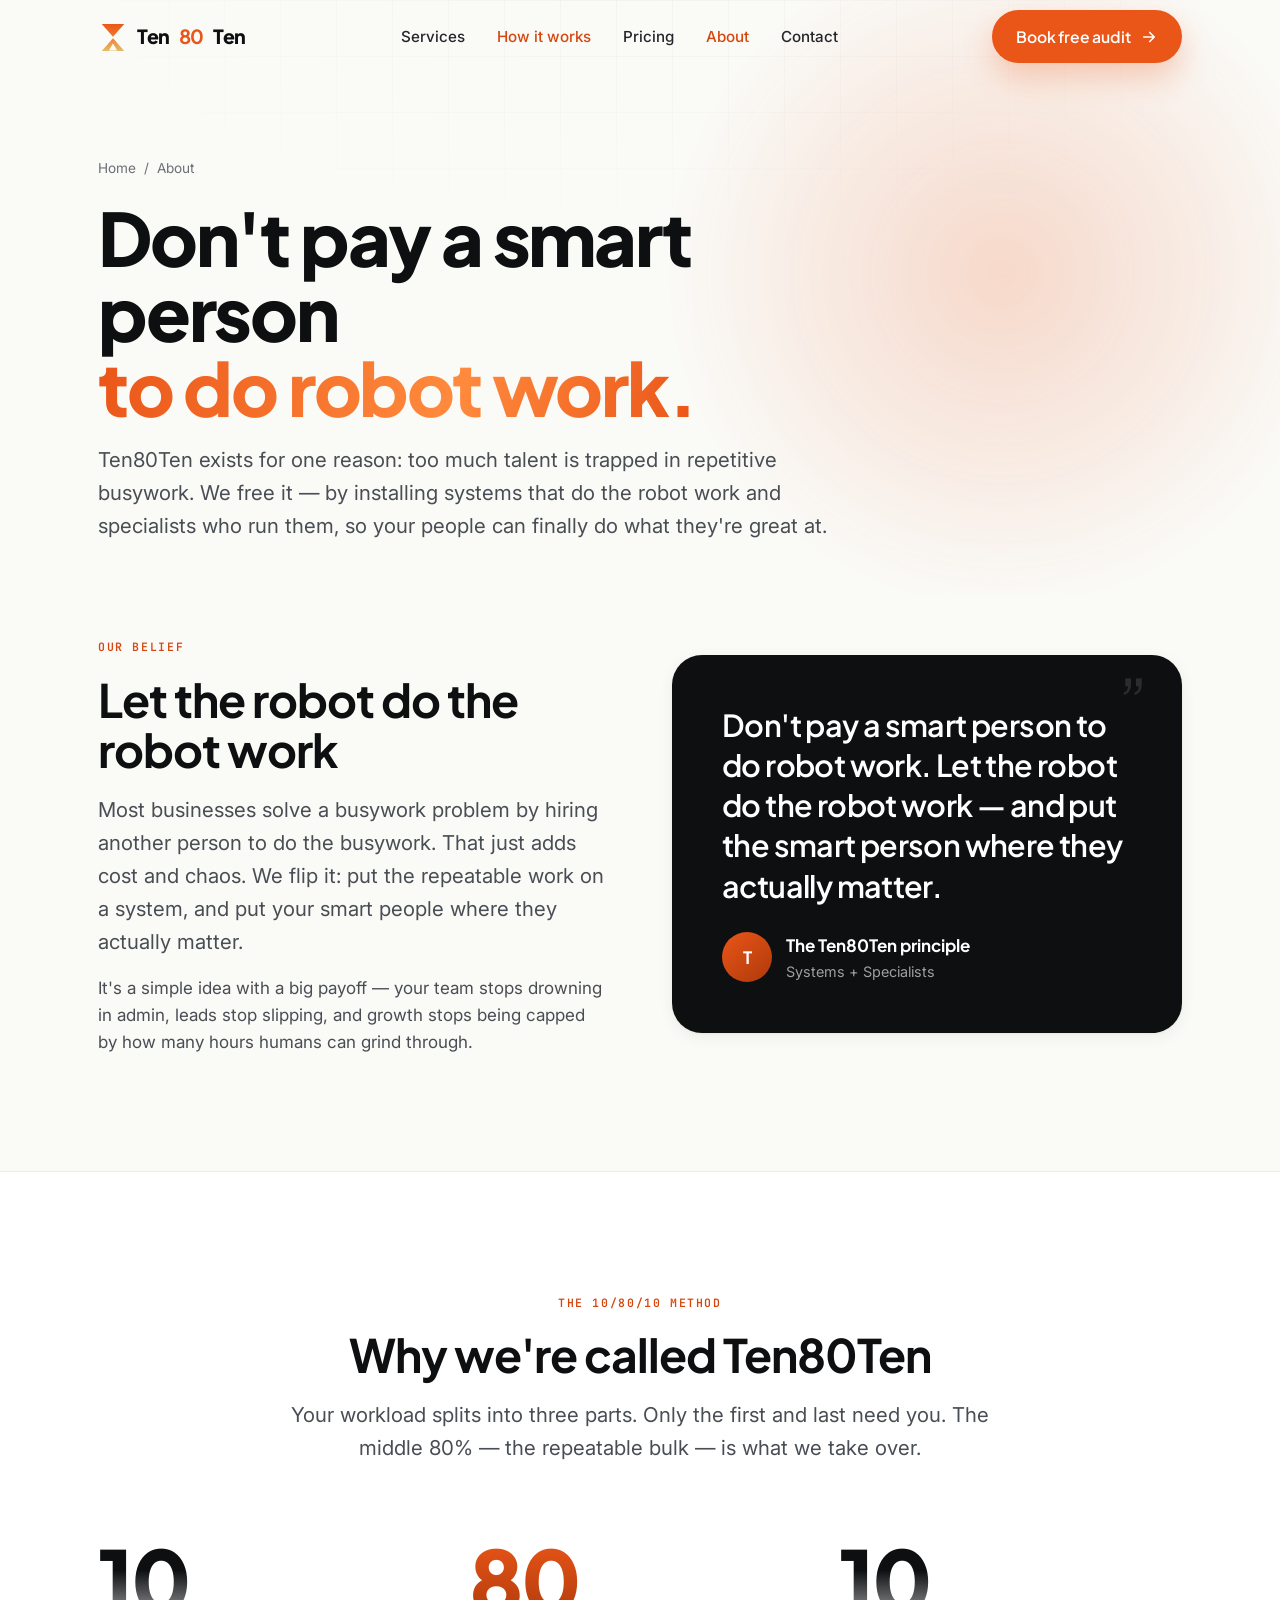
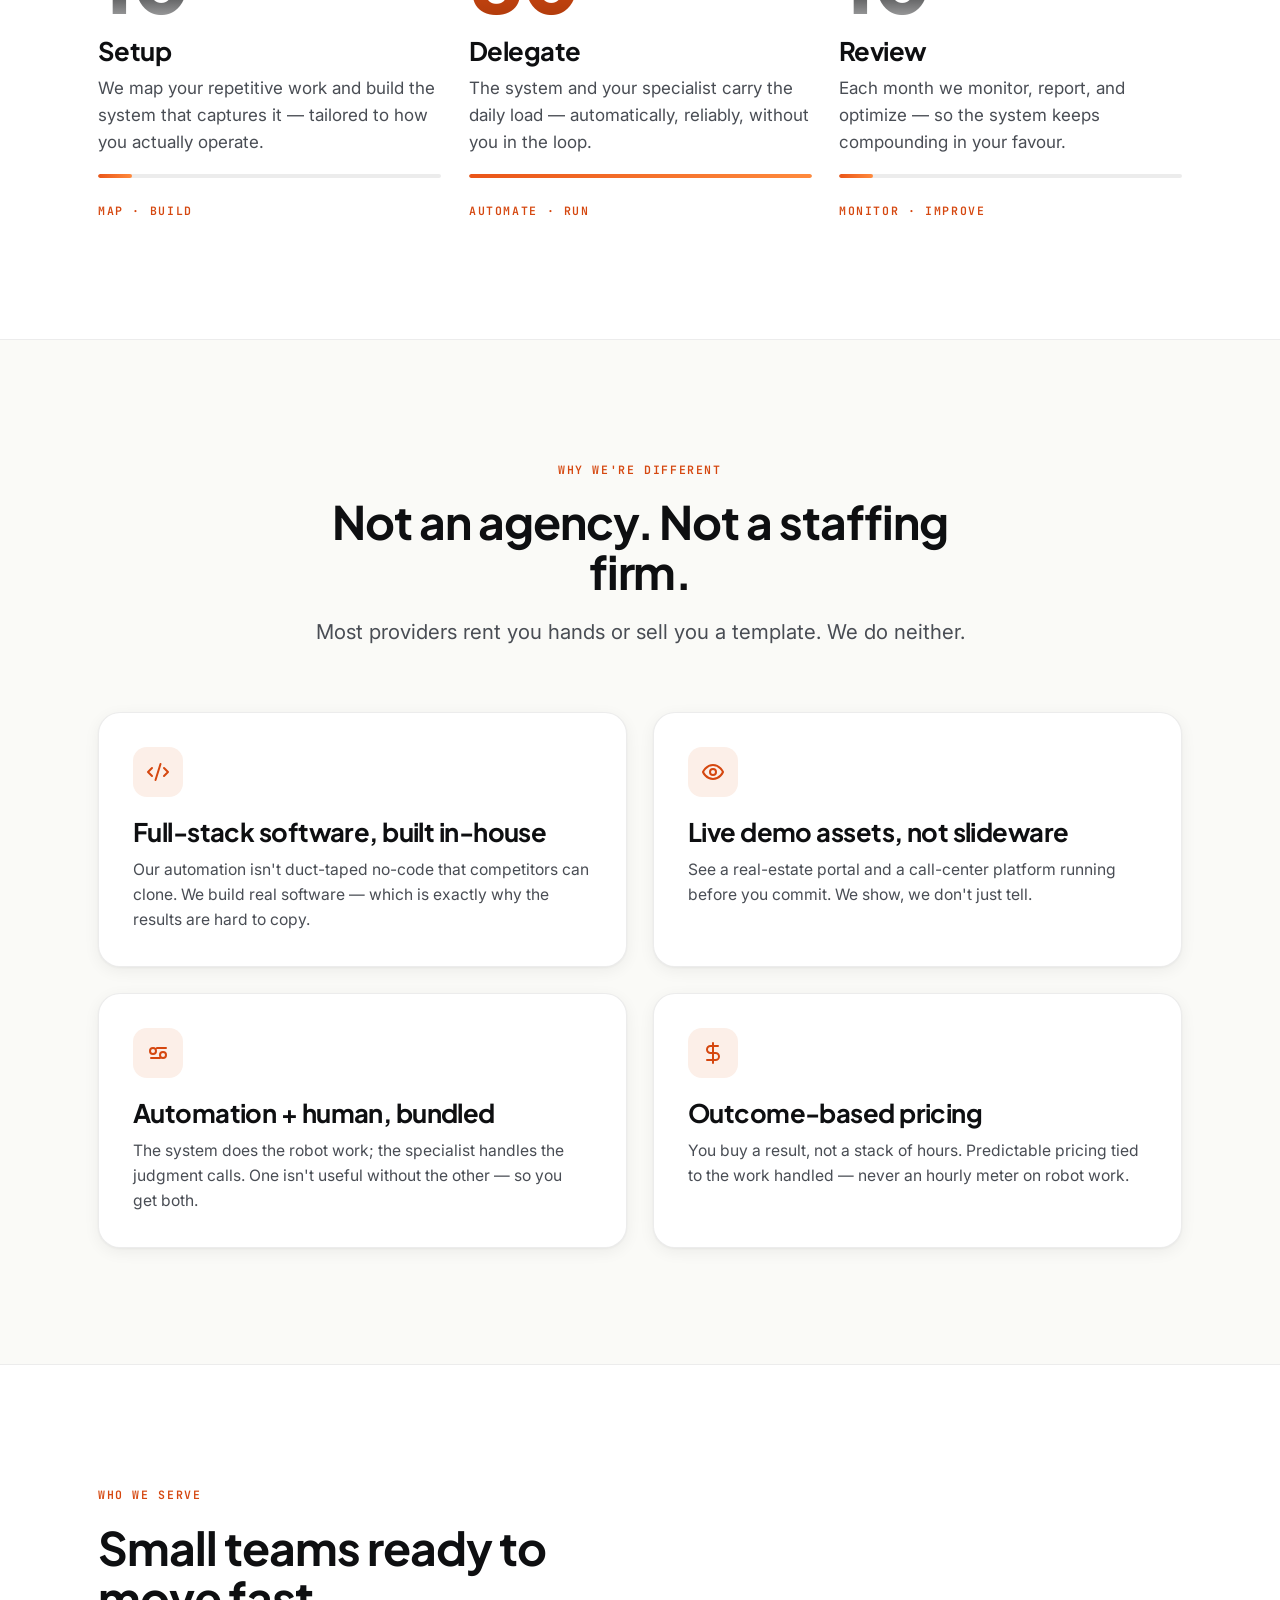
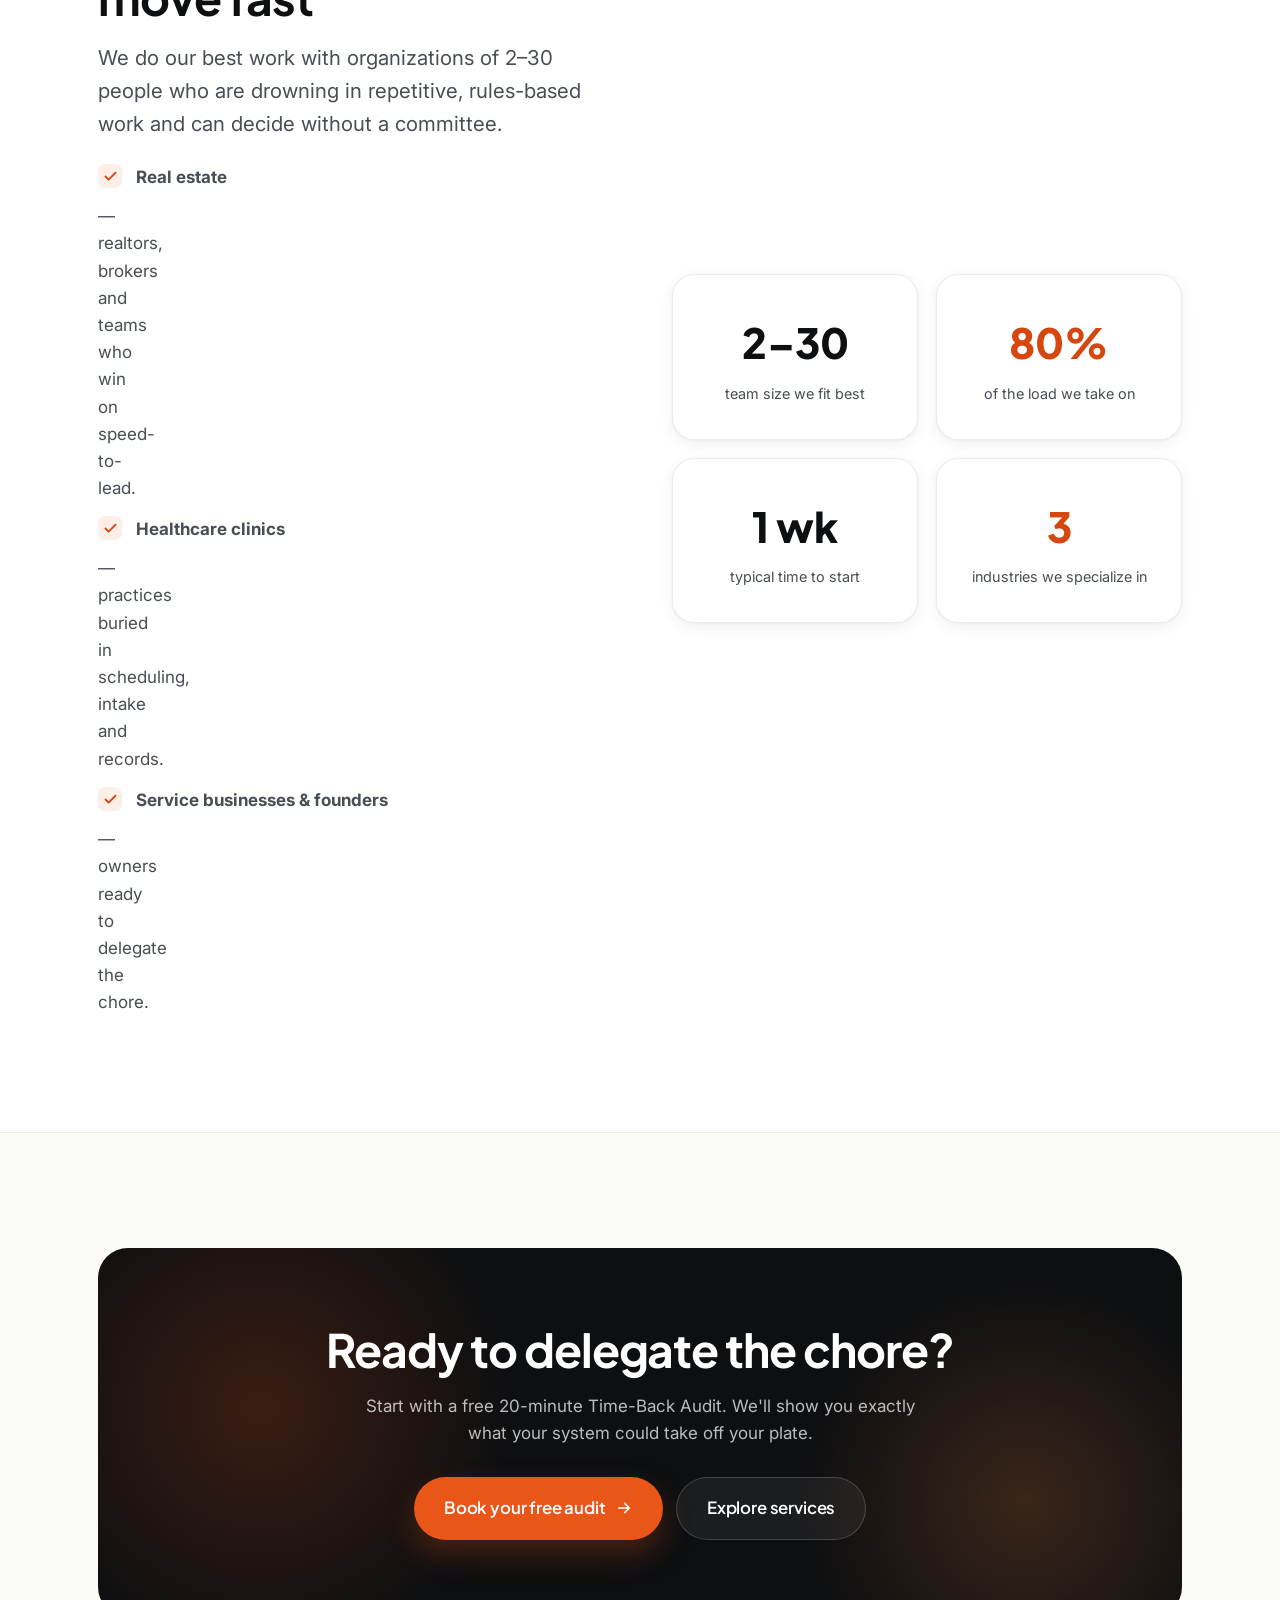
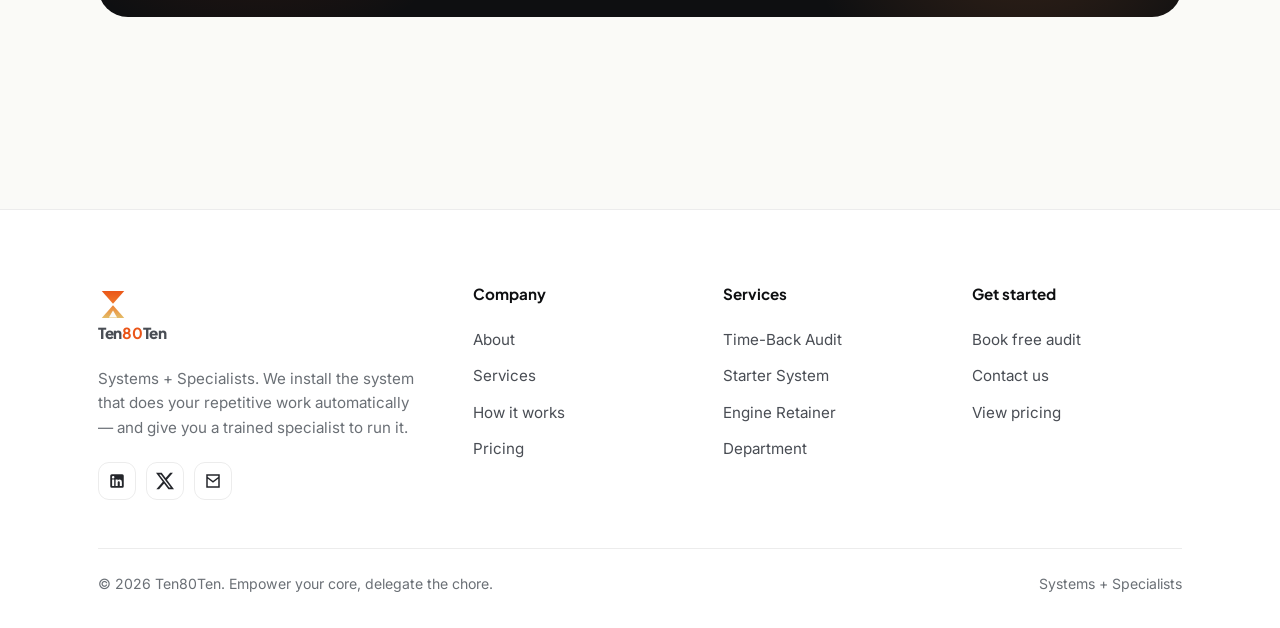
==== commit e848c040: "Flatten pages to self-contained single files; remove old build - Inline styles.css, app.js, and the " ====
--- a/about.html
+++ b/about.html
@@ -8,15 +8,536 @@
   <link rel="preconnect" href="https://fonts.googleapis.com" />
   <link rel="preconnect" href="https://fonts.gstatic.com" crossorigin />
   <link href="https://fonts.googleapis.com/css2?family=Plus+Jakarta+Sans:wght@500;600;700;800&family=Inter:wght@400;500;600&family=JetBrains+Mono:wght@500;600&display=swap" rel="stylesheet" />
-  <link rel="icon" type="image/svg+xml" href="assets/img/ten80ten-mark.svg" />
-  <link rel="stylesheet" href="assets/styles.css" />
+  <link rel="icon" type="image/svg+xml" href="data:image/svg+xml,%3Csvg%20viewBox%3D%220%200%2040%2044%22%20fill%3D%22none%22%20xmlns%3D%22http%3A%2F%2Fwww.w3.org%2F2000%2Fsvg%22%20role%3D%22img%22%20aria-label%3D%22Ten80Ten%22%3E%0A%20%20%3Cdefs%3E%0A%20%20%20%20%3ClinearGradient%20id%3D%22t8t-grad%22%20x1%3D%2220%22%20y1%3D%223%22%20x2%3D%2220%22%20y2%3D%2241%22%20gradientUnits%3D%22userSpaceOnUse%22%3E%0A%20%20%20%20%20%20%3Cstop%20stop-color%3D%22%23EA5518%22%2F%3E%0A%20%20%20%20%20%20%3Cstop%20offset%3D%220.45%22%20stop-color%3D%22%23F0762A%22%2F%3E%0A%20%20%20%20%20%20%3Cstop%20offset%3D%221%22%20stop-color%3D%22%23E2C06A%22%2F%3E%0A%20%20%20%20%3C%2FlinearGradient%3E%0A%20%20%3C%2Fdefs%3E%0A%20%20%3Cpath%20d%3D%22M5%204%20H35%20L20%2021%20Z%22%20fill%3D%22url(%23t8t-grad)%22%2F%3E%0A%20%20%3Cpath%20d%3D%22M20%2023%20L35%2040%20H5%20Z%22%20fill%3D%22url(%23t8t-grad)%22%2F%3E%0A%20%20%3Cpath%20d%3D%22M20%2030%20L25.5%2039.5%20H14.5%20Z%22%20fill%3D%22%23FBFBF9%22%2F%3E%0A%3C%2Fsvg%3E%0A" />
+  <style>
+/* ============================================================
+   Ten80Ten — Design System
+   "Systems + Specialists" — calm white, premium, orange accent
+   ============================================================ */
+
+/* ---------- Tokens ---------- */
+:root {
+  /* Surfaces */
+  --bg:        #FAFAF7;   /* calm warm white */
+  --bg-soft:   #F3F3EE;
+  --surface:   #FFFFFF;
+  --surface-2: #FBFBF9;
+
+  /* Ink / text */
+  --ink:    #0E0F11;      /* near-black headings */
+  --ink-2:  #24262B;
+  --body:   #494D54;      /* body text (>= 7:1 on white) */
+  --muted:  #6B7076;      /* captions (>= 4.5:1 on white) */
+  --faint:  #9AA0A6;
+
+  /* Accent — orange (deep/premium calm) */
+  --accent:      #EA5518;
+  --accent-600:  #D5470F;
+  --accent-700:  #AE3A0B;
+  --accent-soft: #FCEFE8;
+  --accent-tint: #F6DCCC;
+  --glow:        rgba(234, 85, 24, 0.20);
+
+  /* Lines & shadows */
+  --line:     rgba(14, 15, 17, 0.08);
+  --line-2:   rgba(14, 15, 17, 0.12);
+  --shadow-sm: 0 1px 2px rgba(16, 18, 22, 0.04), 0 1px 1px rgba(16,18,22,0.03);
+  --shadow:    0 4px 16px rgba(16, 18, 22, 0.06), 0 1px 3px rgba(16,18,22,0.05);
+  --shadow-md: 0 12px 32px rgba(16, 18, 22, 0.08), 0 2px 8px rgba(16,18,22,0.05);
+  --shadow-lg: 0 28px 60px rgba(16, 18, 22, 0.12), 0 6px 18px rgba(16,18,22,0.06);
+  --shadow-accent: 0 14px 30px rgba(234, 85, 24, 0.26);
+
+  /* Radius */
+  --r-xs: 8px;
+  --r-sm: 12px;
+  --r:    16px;
+  --r-lg: 22px;
+  --r-xl: 30px;
+  --pill: 999px;
+
+  /* Type */
+  --font-display: "Plus Jakarta Sans", system-ui, sans-serif;
+  --font-body:    "Inter", system-ui, sans-serif;
+  --font-mono:    "JetBrains Mono", ui-monospace, monospace;
+
+  /* Layout */
+  --container: 1180px;
+  --gutter: clamp(20px, 5vw, 48px);
+  --nav-h: 74px;
+
+  /* Motion */
+  --ease: cubic-bezier(0.22, 1, 0.36, 1);
+  --ease-in: cubic-bezier(0.4, 0, 1, 1);
+  --spring: cubic-bezier(0.34, 1.56, 0.64, 1);
+}
+
+/* ---------- Reset ---------- */
+*, *::before, *::after { box-sizing: border-box; }
+* { margin: 0; }
+html { -webkit-text-size-adjust: 100%; scroll-behavior: smooth; }
+@media (prefers-reduced-motion: reduce) { html { scroll-behavior: auto; } }
+
+body {
+  font-family: var(--font-body);
+  background: var(--bg);
+  color: var(--body);
+  line-height: 1.6;
+  font-size: 17px;
+  -webkit-font-smoothing: antialiased;
+  text-rendering: optimizeLegibility;
+  overflow-x: hidden;
+}
+
+img, svg, video { display: block; max-width: 100%; }
+a { color: inherit; text-decoration: none; }
+button { font: inherit; color: inherit; cursor: pointer; border: none; background: none; }
+ul { list-style: none; padding: 0; }
+::selection { background: var(--accent); color: #fff; }
+
+/* ---------- Typography ---------- */
+h1, h2, h3, h4 {
+  font-family: var(--font-display);
+  color: var(--ink);
+  line-height: 1.08;
+  letter-spacing: -0.022em;
+  font-weight: 700;
+}
+.h-display { font-size: clamp(2.6rem, 6vw, 4.6rem); font-weight: 800; line-height: 1.02; letter-spacing: -0.03em; }
+h1 { font-size: clamp(2.2rem, 5vw, 3.6rem); }
+h2 { font-size: clamp(1.9rem, 3.6vw, 2.9rem); }
+h3 { font-size: clamp(1.25rem, 2vw, 1.6rem); line-height: 1.18; }
+h4 { font-size: 1.1rem; line-height: 1.25; }
+
+p { text-wrap: pretty; }
+.lead { font-size: clamp(1.05rem, 1.6vw, 1.28rem); color: var(--body); line-height: 1.62; }
+
+.mono-label {
+  font-family: var(--font-mono);
+  font-size: 0.72rem;
+  font-weight: 600;
+  letter-spacing: 0.14em;
+  text-transform: uppercase;
+  color: var(--accent-600);
+}
+.text-accent { color: var(--accent-600); }
+.text-muted { color: var(--muted); }
+
+/* gradient ink for emphasis words */
+.ink-grad {
+  background: linear-gradient(105deg, var(--accent) 0%, #FF8A3D 60%, var(--accent) 100%);
+  -webkit-background-clip: text;
+  background-clip: text;
+  color: transparent;
+}
+
+/* ---------- Layout ---------- */
+.container { width: 100%; max-width: var(--container); margin-inline: auto; padding-inline: var(--gutter); }
+.section { padding-block: clamp(64px, 9vw, 130px); position: relative; }
+.section-sm { padding-block: clamp(48px, 6vw, 80px); }
+.stack > * + * { margin-top: 1.1rem; }
+
+.section-head { max-width: 720px; margin-bottom: clamp(40px, 5vw, 64px); }
+.section-head.center { margin-inline: auto; text-align: center; }
+.section-head .mono-label { margin-bottom: 18px; display: inline-block; }
+.section-head p { margin-top: 18px; }
+
+.eyebrow {
+  display: inline-flex; align-items: center; gap: 9px;
+  padding: 7px 15px 7px 12px;
+  background: var(--surface);
+  border: 1px solid var(--line);
+  border-radius: var(--pill);
+  font-size: 0.82rem; font-weight: 600; color: var(--ink-2);
+  box-shadow: var(--shadow-sm);
+}
+.eyebrow .dot {
+  width: 8px; height: 8px; border-radius: 50%;
+  background: var(--accent);
+  box-shadow: 0 0 0 4px var(--accent-soft);
+}
+
+/* ---------- Buttons ---------- */
+.btn {
+  --pad-y: 14px; --pad-x: 24px;
+  display: inline-flex; align-items: center; justify-content: center; gap: 9px;
+  padding: var(--pad-y) var(--pad-x);
+  border-radius: var(--pill);
+  font-family: var(--font-display);
+  font-weight: 600; font-size: 0.98rem;
+  letter-spacing: -0.01em;
+  white-space: nowrap;
+  transition: transform .35s var(--spring), box-shadow .35s var(--ease), background .25s, color .25s;
+  will-change: transform;
+}
+.btn svg { width: 18px; height: 18px; transition: transform .35s var(--ease); }
+.btn-primary {
+  background: var(--accent); color: #fff;
+  box-shadow: var(--shadow-accent);
+  position: relative; overflow: hidden;
+}
+.btn-primary::after {
+  content: ""; position: absolute; inset: 0;
+  background: linear-gradient(120deg, transparent 20%, rgba(255,255,255,.35) 50%, transparent 80%);
+  transform: translateX(-120%); transition: transform .7s var(--ease);
+}
+.btn-primary:hover { background: var(--accent-600); box-shadow: 0 18px 38px rgba(234,85,24,.36); }
+.btn-primary:hover::after { transform: translateX(120%); }
+.btn-primary:hover svg { transform: translateX(3px); }
+.btn-ghost {
+  background: var(--surface); color: var(--ink);
+  border: 1px solid var(--line-2);
+  box-shadow: var(--shadow-sm);
+}
+.btn-ghost:hover { border-color: var(--ink); box-shadow: var(--shadow); }
+.btn-dark { background: var(--ink); color: #fff; }
+.btn-dark:hover { background: #000; box-shadow: var(--shadow-md); }
+.btn-lg { --pad-y: 17px; --pad-x: 30px; font-size: 1.05rem; }
+.btn-block { width: 100%; }
+.btn:active { transform: scale(.97); }
+
+.link-arrow {
+  display: inline-flex; align-items: center; gap: 7px;
+  font-weight: 600; color: var(--ink); font-family: var(--font-display);
+  transition: gap .3s var(--ease), color .25s;
+}
+.link-arrow svg { width: 16px; height: 16px; transition: transform .3s var(--ease); }
+.link-arrow:hover { color: var(--accent-600); gap: 11px; }
+
+/* ---------- Navbar ---------- */
+.nav {
+  position: fixed; top: 0; left: 0; right: 0; z-index: 100;
+  height: var(--nav-h);
+  display: flex; align-items: center;
+  transition: background .35s var(--ease), box-shadow .35s var(--ease), backdrop-filter .35s;
+}
+.nav.scrolled {
+  background: rgba(250, 250, 247, 0.78);
+  backdrop-filter: saturate(160%) blur(16px);
+  -webkit-backdrop-filter: saturate(160%) blur(16px);
+  box-shadow: 0 1px 0 var(--line);
+}
+.nav .container { display: flex; align-items: center; justify-content: space-between; gap: 20px; }
+.brand { display: inline-flex; align-items: center; gap: 9px; font-family: var(--font-display); font-weight: 800; font-size: 1.22rem; color: var(--ink); letter-spacing: -0.02em; }
+.brand-mark { width: 30px; height: 33px; object-fit: contain; flex-shrink: 0; transition: transform .4s var(--spring); }
+.brand:hover .brand-mark { transform: rotate(8deg) scale(1.05); }
+.brand b { color: var(--accent); }
+.footer .brand-mark, .cta-band .brand-mark { filter: none; }
+
+.nav-links { display: flex; align-items: center; gap: 4px; }
+.nav-links a {
+  padding: 9px 14px; border-radius: var(--pill);
+  font-weight: 500; font-size: 0.95rem; color: var(--ink-2);
+  transition: background .25s, color .25s;
+}
+.nav-links a:hover { background: rgba(14,15,17,.05); color: var(--ink); }
+.nav-links a.active { color: var(--accent-600); }
+.nav-cta { display: flex; align-items: center; gap: 10px; }
+
+.nav-toggle { display: none; width: 44px; height: 44px; border-radius: 12px; position: relative; }
+.nav-toggle span { position: absolute; left: 11px; right: 11px; height: 2px; background: var(--ink); border-radius: 2px; transition: transform .35s var(--ease), opacity .25s; }
+.nav-toggle span:nth-child(1) { top: 16px; }
+.nav-toggle span:nth-child(2) { top: 22px; }
+.nav-toggle span:nth-child(3) { top: 28px; }
+body.menu-open .nav-toggle span:nth-child(1) { transform: translateY(6px) rotate(45deg); }
+body.menu-open .nav-toggle span:nth-child(2) { opacity: 0; }
+body.menu-open .nav-toggle span:nth-child(3) { transform: translateY(-6px) rotate(-45deg); }
+
+/* mobile menu */
+.mobile-menu {
+  position: fixed; inset: var(--nav-h) 0 0; z-index: 99;
+  background: rgba(250,250,247,.96);
+  backdrop-filter: blur(20px); -webkit-backdrop-filter: blur(20px);
+  display: flex; flex-direction: column; padding: 28px var(--gutter) 40px;
+  transform: translateY(-12px); opacity: 0; pointer-events: none;
+  transition: opacity .35s var(--ease), transform .35s var(--ease);
+}
+body.menu-open .mobile-menu { opacity: 1; transform: none; pointer-events: auto; }
+.mobile-menu a.m-link { padding: 16px 4px; font-family: var(--font-display); font-weight: 600; font-size: 1.5rem; color: var(--ink); border-bottom: 1px solid var(--line); }
+.mobile-menu a.m-link:active { color: var(--accent-600); }
+.mobile-menu .btn { margin-top: 28px; }
+
+/* ---------- Hero ---------- */
+.hero { position: relative; padding-top: calc(var(--nav-h) + clamp(40px, 7vw, 90px)); padding-bottom: clamp(60px, 8vw, 110px); overflow: hidden; }
+.hero-glow {
+  position: absolute; z-index: 0; pointer-events: none;
+  width: 60vw; max-width: 760px; aspect-ratio: 1;
+  top: -18%; right: -8%;
+  background: radial-gradient(circle, var(--glow), transparent 62%);
+  filter: blur(8px);
+}
+.hero-glow.two { left: -16%; right: auto; top: 36%; width: 44vw; background: radial-gradient(circle, rgba(255,138,61,.16), transparent 65%); }
+.hero-grid-bg {
+  position: absolute; inset: 0; z-index: 0; pointer-events: none;
+  background-image: linear-gradient(var(--line) 1px, transparent 1px), linear-gradient(90deg, var(--line) 1px, transparent 1px);
+  background-size: 56px 56px;
+  mask-image: radial-gradient(ellipse 70% 60% at 50% 0%, #000 0%, transparent 75%);
+  -webkit-mask-image: radial-gradient(ellipse 70% 60% at 50% 0%, #000 0%, transparent 75%);
+  opacity: .55;
+}
+.hero .container { position: relative; z-index: 1; }
+.hero-layout { display: grid; grid-template-columns: 1.05fr 0.95fr; gap: clamp(32px, 5vw, 64px); align-items: center; }
+.hero-copy { max-width: 620px; }
+.hero h1 { margin-top: 22px; }
+.hero .lead { margin-top: 22px; max-width: 540px; }
+.hero-actions { display: flex; flex-wrap: wrap; gap: 14px; margin-top: 32px; }
+.hero-assure { display: flex; flex-wrap: wrap; gap: 18px; margin-top: 24px; color: var(--muted); font-size: 0.9rem; }
+.hero-assure span { display: inline-flex; align-items: center; gap: 7px; }
+.hero-assure svg { width: 16px; height: 16px; color: var(--accent); }
+
+/* ---------- Cards ---------- */
+.card {
+  background: var(--surface);
+  border: 1px solid var(--line);
+  border-radius: var(--r-lg);
+  padding: clamp(24px, 3vw, 34px);
+  box-shadow: var(--shadow);
+  transition: transform .45s var(--ease), box-shadow .45s var(--ease), border-color .45s;
+  position: relative;
+}
+.card.hoverable:hover { transform: translateY(-6px); box-shadow: var(--shadow-lg); border-color: var(--line-2); }
+.card-icon {
+  width: 50px; height: 50px; border-radius: 14px;
+  display: grid; place-items: center; margin-bottom: 20px;
+  background: var(--accent-soft); color: var(--accent-600);
+}
+.card-icon svg { width: 24px; height: 24px; }
+.card h3 { margin-bottom: 10px; }
+.card p { color: var(--body); font-size: 0.98rem; }
+
+/* glow dashboard card (hero visual) */
+.glass-panel {
+  background: linear-gradient(165deg, #fff, #fbfbf9);
+  border: 1px solid var(--line);
+  border-radius: var(--r-xl);
+  box-shadow: var(--shadow-lg);
+  padding: 20px;
+  position: relative;
+}
+
+/* ---------- Grids ---------- */
+.grid { display: grid; gap: clamp(18px, 2.4vw, 26px); }
+.grid-2 { grid-template-columns: repeat(2, 1fr); }
+.grid-3 { grid-template-columns: repeat(3, 1fr); }
+.grid-4 { grid-template-columns: repeat(4, 1fr); }
+
+/* Bento */
+.bento { display: grid; grid-template-columns: repeat(4, 1fr); gap: clamp(16px, 2vw, 22px); }
+.bento .span-2 { grid-column: span 2; }
+.bento .row-2 { grid-row: span 2; }
+
+/* ---------- Marquee ---------- */
+.marquee { overflow: hidden; -webkit-mask-image: linear-gradient(90deg, transparent, #000 12%, #000 88%, transparent); mask-image: linear-gradient(90deg, transparent, #000 12%, #000 88%, transparent); }
+.marquee-track { display: flex; gap: 56px; width: max-content; animation: marquee 32s linear infinite; }
+.marquee:hover .marquee-track { animation-play-state: paused; }
+.marquee-item { display: inline-flex; align-items: center; gap: 10px; font-family: var(--font-display); font-weight: 600; color: var(--muted); font-size: 1.05rem; white-space: nowrap; }
+.marquee-item svg { width: 20px; height: 20px; color: var(--faint); }
+@keyframes marquee { to { transform: translateX(-50%); } }
+
+/* ---------- 10/80/10 framework ---------- */
+.framework { display: grid; grid-template-columns: repeat(3, 1fr); gap: clamp(18px, 2.4vw, 28px); }
+.fw-step { position: relative; padding-top: 8px; }
+.fw-num {
+  font-family: var(--font-display); font-weight: 800;
+  font-size: clamp(3.4rem, 7vw, 5.4rem); line-height: 1;
+  letter-spacing: -0.04em;
+  background: linear-gradient(180deg, var(--ink) 0%, var(--ink) 40%, rgba(14,15,17,.35) 100%);
+  -webkit-background-clip: text; background-clip: text; color: transparent;
+}
+.fw-step.accent .fw-num { background: linear-gradient(180deg, var(--accent) 0%, var(--accent-700) 100%); -webkit-background-clip: text; background-clip: text; }
+.fw-step h3 { margin: 14px 0 8px; }
+.fw-bar { height: 4px; border-radius: 4px; background: var(--line); margin: 18px 0; overflow: hidden; }
+.fw-bar i { display: block; height: 100%; border-radius: 4px; background: linear-gradient(90deg, var(--accent), #FF8A3D); width: 0; transition: width 1.1s var(--ease); }
+
+/* ---------- Stats / counters ---------- */
+.stats { display: grid; grid-template-columns: repeat(4, 1fr); gap: clamp(18px, 3vw, 36px); }
+.stat .num { font-family: var(--font-display); font-weight: 800; font-size: clamp(2.4rem, 4.5vw, 3.4rem); color: var(--ink); letter-spacing: -0.03em; line-height: 1; }
+.stat .num .suffix { color: var(--accent); }
+.stat p { margin-top: 10px; color: var(--muted); font-size: 0.95rem; }
+
+/* ---------- Process timeline ---------- */
+.timeline { position: relative; display: grid; gap: 6px; }
+.tl-row { display: grid; grid-template-columns: 56px 1fr; gap: 20px; padding: 22px 0; border-top: 1px solid var(--line); align-items: start; }
+.tl-row:last-child { border-bottom: 1px solid var(--line); }
+.tl-badge { width: 48px; height: 48px; border-radius: 14px; background: var(--ink); color: #fff; font-family: var(--font-mono); font-weight: 600; display: grid; place-items: center; font-size: 0.95rem; }
+.tl-row.accent .tl-badge { background: var(--accent); box-shadow: var(--shadow-accent); }
+.tl-body h3 { margin-bottom: 8px; }
+.tl-body p { color: var(--body); max-width: 640px; }
+
+/* ---------- Pricing ---------- */
+.price-card { display: flex; flex-direction: column; }
+.price-card.featured { border-color: var(--accent); box-shadow: var(--shadow-lg); }
+.price-card.featured::before {
+  content: "Most popular"; position: absolute; top: -12px; left: 50%; transform: translateX(-50%);
+  background: var(--accent); color: #fff; font-size: 0.72rem; font-weight: 700; letter-spacing: .04em;
+  padding: 6px 14px; border-radius: var(--pill); font-family: var(--font-display);
+  box-shadow: var(--shadow-accent);
+}
+.price-card .tier { font-family: var(--font-display); font-weight: 700; color: var(--ink); font-size: 1.15rem; }
+.price-card .price { display: flex; align-items: baseline; gap: 6px; margin: 14px 0 4px; }
+.price-card .price .amt { font-family: var(--font-display); font-weight: 800; font-size: 2.5rem; color: var(--ink); letter-spacing: -.03em; }
+.price-card .price .per { color: var(--muted); font-size: 0.92rem; }
+.price-card .desc { color: var(--muted); font-size: 0.92rem; min-height: 40px; }
+.feature-list { display: grid; gap: 12px; margin: 24px 0; }
+.feature-list li { display: grid; grid-template-columns: 22px 1fr; gap: 10px; align-items: start; color: var(--body); font-size: 0.95rem; }
+.feature-list svg { width: 20px; height: 20px; color: var(--accent); margin-top: 1px; }
+.price-card .btn { margin-top: auto; }
+
+/* ---------- Accordion / FAQ ---------- */
+.faq { display: grid; gap: 0; max-width: 820px; margin-inline: auto; }
+.faq-item { border-bottom: 1px solid var(--line); }
+.faq-q { width: 100%; display: flex; align-items: center; justify-content: space-between; gap: 20px; padding: 26px 4px; text-align: left; font-family: var(--font-display); font-weight: 600; font-size: clamp(1.05rem, 1.6vw, 1.2rem); color: var(--ink); }
+.faq-icon { width: 30px; height: 30px; border-radius: 50%; border: 1px solid var(--line-2); display: grid; place-items: center; flex-shrink: 0; transition: background .3s, border-color .3s, transform .3s var(--ease); position: relative; }
+.faq-icon::before, .faq-icon::after { content: ""; position: absolute; background: var(--ink); border-radius: 2px; transition: transform .3s var(--ease), background .3s; }
+.faq-icon::before { width: 12px; height: 2px; }
+.faq-icon::after { width: 2px; height: 12px; }
+.faq-item.open .faq-icon { background: var(--accent); border-color: var(--accent); }
+.faq-item.open .faq-icon::before, .faq-item.open .faq-icon::after { background: #fff; }
+.faq-item.open .faq-icon::after { transform: scaleY(0); }
+.faq-a { overflow: hidden; height: 0; transition: height .4s var(--ease); }
+.faq-a-inner { padding: 0 4px 26px; color: var(--body); max-width: 680px; }
+
+/* ---------- Split feature ---------- */
+.split { display: grid; grid-template-columns: 1fr 1fr; gap: clamp(32px, 5vw, 72px); align-items: center; }
+.split.reverse .split-visual { order: 2; }
+.check-list { display: grid; gap: 14px; margin-top: 24px; }
+.check-list li { display: grid; grid-template-columns: 26px 1fr; gap: 12px; align-items: start; color: var(--body); }
+.check-list .ck { width: 24px; height: 24px; border-radius: 7px; background: var(--accent-soft); color: var(--accent-600); display: grid; place-items: center; flex-shrink: 0; }
+.check-list .ck svg { width: 15px; height: 15px; }
+
+/* ---------- CTA band ---------- */
+.cta-band { position: relative; overflow: hidden; border-radius: var(--r-xl); padding: clamp(44px, 6vw, 80px); background: var(--ink); color: #fff; text-align: center; }
+.cta-band h2 { color: #fff; }
+.cta-band p { color: rgba(255,255,255,.72); max-width: 560px; margin: 18px auto 30px; }
+.cta-band .glow-a { position: absolute; width: 50%; aspect-ratio: 1; border-radius: 50%; background: radial-gradient(circle, var(--glow), transparent 65%); top: -30%; left: -10%; }
+.cta-band .glow-b { position: absolute; width: 45%; aspect-ratio: 1; border-radius: 50%; background: radial-gradient(circle, rgba(255,138,61,.18), transparent 65%); bottom: -35%; right: -8%; }
+.cta-band .container, .cta-band > * { position: relative; z-index: 1; }
+.cta-actions { display: flex; gap: 14px; justify-content: center; flex-wrap: wrap; }
+
+/* ---------- Quote / testimonial ---------- */
+.quote-card { background: var(--surface); border: 1px solid var(--line); border-radius: var(--r-xl); padding: clamp(30px, 4vw, 50px); box-shadow: var(--shadow); position: relative; }
+.quote-card .qmark { font-family: var(--font-display); font-size: 4.5rem; line-height: .6; color: var(--accent-tint); position: absolute; top: 26px; right: 34px; }
+.quote-card blockquote { font-family: var(--font-display); font-weight: 600; font-size: clamp(1.3rem, 2.6vw, 1.9rem); line-height: 1.32; color: var(--ink); letter-spacing: -0.02em; }
+.quote-meta { display: flex; align-items: center; gap: 14px; margin-top: 26px; }
+.quote-avatar { width: 50px; height: 50px; border-radius: 50%; background: linear-gradient(140deg, var(--accent), var(--accent-700)); display: grid; place-items: center; color: #fff; font-family: var(--font-display); font-weight: 700; }
+.quote-meta b { color: var(--ink); font-family: var(--font-display); }
+.quote-meta span { display: block; color: var(--muted); font-size: 0.9rem; }
+
+/* ---------- Forms ---------- */
+.form { display: grid; gap: 18px; }
+.field { display: grid; gap: 8px; }
+.field label { font-weight: 600; font-size: 0.9rem; color: var(--ink-2); font-family: var(--font-display); }
+.field label .req { color: var(--accent); }
+.field input, .field textarea, .field select {
+  font: inherit; font-size: 1rem; color: var(--ink);
+  background: var(--surface); border: 1px solid var(--line-2);
+  border-radius: var(--r-sm); padding: 14px 16px; width: 100%;
+  transition: border-color .25s, box-shadow .25s, background .25s;
+}
+.field textarea { min-height: 130px; resize: vertical; }
+.field input::placeholder, .field textarea::placeholder { color: var(--faint); }
+.field input:focus, .field textarea:focus, .field select:focus { outline: none; border-color: var(--accent); box-shadow: 0 0 0 4px var(--accent-soft); }
+.field.invalid input, .field.invalid textarea { border-color: #E23B3B; box-shadow: 0 0 0 4px rgba(226,59,59,.1); }
+.field .err { color: #C92F2F; font-size: 0.82rem; display: none; }
+.field.invalid .err { display: block; }
+.row-2 { display: grid; grid-template-columns: 1fr 1fr; gap: 18px; }
+.form-note { color: var(--muted); font-size: 0.85rem; }
+.form-success {
+  display: none; align-items: center; gap: 14px;
+  background: var(--accent-soft); border: 1px solid var(--accent-tint);
+  border-radius: var(--r); padding: 18px 20px; color: var(--accent-700);
+}
+.form-success.show { display: flex; }
+.form-success svg { width: 24px; height: 24px; flex-shrink: 0; color: var(--accent-600); }
+
+/* ---------- Contact split panel ---------- */
+.contact-info { display: grid; gap: 22px; align-content: start; }
+.info-row { display: grid; grid-template-columns: 46px 1fr; gap: 16px; align-items: start; }
+.info-row .ic { width: 46px; height: 46px; border-radius: 13px; background: var(--surface); border: 1px solid var(--line); display: grid; place-items: center; color: var(--accent-600); box-shadow: var(--shadow-sm); }
+.info-row .ic svg { width: 22px; height: 22px; }
+.info-row b { color: var(--ink); font-family: var(--font-display); display: block; }
+.info-row a, .info-row p { color: var(--body); }
+
+/* ---------- Footer ---------- */
+.footer { background: var(--surface); border-top: 1px solid var(--line); padding-block: clamp(48px, 6vw, 72px) 32px; margin-top: clamp(40px, 6vw, 80px); }
+.footer-grid { display: grid; grid-template-columns: 1.6fr 1fr 1fr 1fr; gap: 40px; }
+.footer .brand { margin-bottom: 16px; }
+.footer-about { color: var(--muted); font-size: 0.95rem; max-width: 320px; }
+.footer h5 { font-family: var(--font-display); font-weight: 700; color: var(--ink); font-size: 0.95rem; margin-bottom: 16px; }
+.footer-col a { display: block; color: var(--body); padding: 6px 0; font-size: 0.95rem; transition: color .2s, padding-left .25s var(--ease); }
+.footer-col a:hover { color: var(--accent-600); padding-left: 5px; }
+.footer-bottom { display: flex; justify-content: space-between; align-items: center; gap: 16px; margin-top: 48px; padding-top: 24px; border-top: 1px solid var(--line); color: var(--muted); font-size: 0.88rem; flex-wrap: wrap; }
+.footer-socials { display: flex; gap: 10px; }
+.footer-socials a { width: 38px; height: 38px; border-radius: 11px; border: 1px solid var(--line); display: grid; place-items: center; color: var(--ink-2); transition: background .25s, color .25s, transform .25s; }
+.footer-socials a:hover { background: var(--accent); color: #fff; transform: translateY(-2px); border-color: var(--accent); }
+.footer-socials svg { width: 18px; height: 18px; }
+
+/* ---------- Page hero (inner pages) ---------- */
+.page-hero { position: relative; padding-top: calc(var(--nav-h) + clamp(48px, 7vw, 84px)); padding-bottom: clamp(32px, 4vw, 56px); overflow: hidden; }
+.page-hero .hero-grid-bg { opacity: .4; }
+.page-hero-inner { position: relative; z-index: 1; max-width: 760px; }
+.page-hero h1 { margin: 20px 0 18px; }
+.breadcrumb { font-size: 0.85rem; color: var(--muted); }
+.breadcrumb a:hover { color: var(--accent-600); }
+
+/* ---------- Pill list / chips ---------- */
+.chips { display: flex; flex-wrap: wrap; gap: 10px; }
+.chip { display: inline-flex; align-items: center; gap: 8px; padding: 9px 16px; background: var(--surface); border: 1px solid var(--line); border-radius: var(--pill); font-weight: 500; font-size: 0.92rem; color: var(--ink-2); box-shadow: var(--shadow-sm); }
+.chip svg { width: 16px; height: 16px; color: var(--accent); }
+
+/* ---------- Reveal animations ---------- */
+[data-reveal] { opacity: 0; transform: translateY(26px); transition: opacity .7s var(--ease), transform .7s var(--ease); will-change: opacity, transform; }
+[data-reveal="left"] { transform: translateX(-30px); }
+[data-reveal="right"] { transform: translateX(30px); }
+[data-reveal="scale"] { transform: scale(.95); }
+[data-reveal].in { opacity: 1; transform: none; }
+
+.float-y { animation: floaty 6s ease-in-out infinite; }
+@keyframes floaty { 0%,100% { transform: translateY(0); } 50% { transform: translateY(-12px); } }
+
+/* ---------- Responsive ---------- */
+@media (max-width: 1024px) {
+  .footer-grid { grid-template-columns: 1.4fr 1fr 1fr; }
+  .footer-col.hide-lg { display: none; }
+}
+@media (max-width: 900px) {
+  .hero-layout { grid-template-columns: 1fr; }
+  .hero-visual { order: -1; max-width: 520px; }
+  .split { grid-template-columns: 1fr; }
+  .split.reverse .split-visual { order: -1; }
+  .grid-4 { grid-template-columns: repeat(2, 1fr); }
+  .bento { grid-template-columns: repeat(2, 1fr); }
+  .bento .span-2 { grid-column: span 2; }
+  .stats { grid-template-columns: repeat(2, 1fr); }
+  .nav-links, .nav-cta .btn { display: none; }
+  .nav-toggle { display: block; }
+}
+@media (max-width: 680px) {
+  body { font-size: 16px; }
+  .grid-2, .grid-3, .framework, .row-2 { grid-template-columns: 1fr; }
+  .bento { grid-template-columns: 1fr; }
+  .bento .span-2, .bento .row-2 { grid-column: auto; grid-row: auto; }
+  .footer-grid { grid-template-columns: 1fr 1fr; }
+  .footer-col.about-col { grid-column: 1 / -1; }
+  .stats { grid-template-columns: 1fr 1fr; gap: 28px 18px; }
+  .cta-actions, .hero-actions { width: 100%; }
+  .hero-actions .btn { flex: 1; }
+  .footer-bottom { flex-direction: column; align-items: flex-start; }
+}
+
+@media (prefers-reduced-motion: reduce) {
+  *, *::before, *::after { animation-duration: .001ms !important; animation-iteration-count: 1 !important; transition-duration: .001ms !important; }
+  [data-reveal] { opacity: 1 !important; transform: none !important; }
+  .marquee-track { animation: none; }
+}
+
+  </style>
 </head>
 <body>
 
   <header class="nav">
     <div class="container">
       <a href="index.html" class="brand" aria-label="Ten80Ten home">
-        <img class="brand-mark" src="assets/img/ten80ten-mark.svg" alt="" width="30" height="33" />
+        <img class="brand-mark" src="data:image/svg+xml,%3Csvg%20viewBox%3D%220%200%2040%2044%22%20fill%3D%22none%22%20xmlns%3D%22http%3A%2F%2Fwww.w3.org%2F2000%2Fsvg%22%20role%3D%22img%22%20aria-label%3D%22Ten80Ten%22%3E%0A%20%20%3Cdefs%3E%0A%20%20%20%20%3ClinearGradient%20id%3D%22t8t-grad%22%20x1%3D%2220%22%20y1%3D%223%22%20x2%3D%2220%22%20y2%3D%2241%22%20gradientUnits%3D%22userSpaceOnUse%22%3E%0A%20%20%20%20%20%20%3Cstop%20stop-color%3D%22%23EA5518%22%2F%3E%0A%20%20%20%20%20%20%3Cstop%20offset%3D%220.45%22%20stop-color%3D%22%23F0762A%22%2F%3E%0A%20%20%20%20%20%20%3Cstop%20offset%3D%221%22%20stop-color%3D%22%23E2C06A%22%2F%3E%0A%20%20%20%20%3C%2FlinearGradient%3E%0A%20%20%3C%2Fdefs%3E%0A%20%20%3Cpath%20d%3D%22M5%204%20H35%20L20%2021%20Z%22%20fill%3D%22url(%23t8t-grad)%22%2F%3E%0A%20%20%3Cpath%20d%3D%22M20%2023%20L35%2040%20H5%20Z%22%20fill%3D%22url(%23t8t-grad)%22%2F%3E%0A%20%20%3Cpath%20d%3D%22M20%2030%20L25.5%2039.5%20H14.5%20Z%22%20fill%3D%22%23FBFBF9%22%2F%3E%0A%3C%2Fsvg%3E%0A" alt="" width="30" height="33" />
         Ten<b>80</b>Ten
       </a>
       <nav class="nav-links" aria-label="Primary">
@@ -197,7 +718,7 @@
     <div class="container">
       <div class="footer-grid">
         <div class="footer-col about-col">
-          <a href="index.html" class="brand"><img class="brand-mark" src="assets/img/ten80ten-mark.svg" alt="" width="30" height="33" />Ten<b>80</b>Ten</a>
+          <a href="index.html" class="brand"><img class="brand-mark" src="data:image/svg+xml,%3Csvg%20viewBox%3D%220%200%2040%2044%22%20fill%3D%22none%22%20xmlns%3D%22http%3A%2F%2Fwww.w3.org%2F2000%2Fsvg%22%20role%3D%22img%22%20aria-label%3D%22Ten80Ten%22%3E%0A%20%20%3Cdefs%3E%0A%20%20%20%20%3ClinearGradient%20id%3D%22t8t-grad%22%20x1%3D%2220%22%20y1%3D%223%22%20x2%3D%2220%22%20y2%3D%2241%22%20gradientUnits%3D%22userSpaceOnUse%22%3E%0A%20%20%20%20%20%20%3Cstop%20stop-color%3D%22%23EA5518%22%2F%3E%0A%20%20%20%20%20%20%3Cstop%20offset%3D%220.45%22%20stop-color%3D%22%23F0762A%22%2F%3E%0A%20%20%20%20%20%20%3Cstop%20offset%3D%221%22%20stop-color%3D%22%23E2C06A%22%2F%3E%0A%20%20%20%20%3C%2FlinearGradient%3E%0A%20%20%3C%2Fdefs%3E%0A%20%20%3Cpath%20d%3D%22M5%204%20H35%20L20%2021%20Z%22%20fill%3D%22url(%23t8t-grad)%22%2F%3E%0A%20%20%3Cpath%20d%3D%22M20%2023%20L35%2040%20H5%20Z%22%20fill%3D%22url(%23t8t-grad)%22%2F%3E%0A%20%20%3Cpath%20d%3D%22M20%2030%20L25.5%2039.5%20H14.5%20Z%22%20fill%3D%22%23FBFBF9%22%2F%3E%0A%3C%2Fsvg%3E%0A" alt="" width="30" height="33" />Ten<b>80</b>Ten</a>
           <p class="footer-about">Systems + Specialists. We install the system that does your repetitive work automatically — and give you a trained specialist to run it.</p>
           <div class="footer-socials" style="margin-top:22px">
             <a href="#" aria-label="LinkedIn"><svg viewBox="0 0 24 24" fill="currentColor" aria-hidden="true"><path d="M19 3a2 2 0 0 1 2 2v14a2 2 0 0 1-2 2H5a2 2 0 0 1-2-2V5a2 2 0 0 1 2-2h14m-.5 15.5v-5.3a3.26 3.26 0 0 0-3.26-3.26c-.85 0-1.84.52-2.32 1.3v-1.11h-2.79v8.37h2.79v-4.93c0-.77.62-1.4 1.39-1.4a1.4 1.4 0 0 1 1.4 1.4v4.93h2.79M6.88 8.56a1.68 1.68 0 0 0 1.68-1.68c0-.93-.75-1.69-1.68-1.69a1.69 1.69 0 0 0-1.69 1.69c0 .93.76 1.68 1.69 1.68m1.39 9.94v-8.37H5.5v8.37h2.77Z"/></svg></a>
@@ -233,6 +754,255 @@
     </div>
   </footer>
 
-  <script src="assets/app.js" defer></script>
+  <script>
+/* ============================================================
+   Ten80Ten — Interaction & Animation Engine (vanilla, light)
+   ============================================================ */
+(function () {
+  "use strict";
+
+  var reduceMotion = window.matchMedia("(prefers-reduced-motion: reduce)").matches;
+  var isTouch = window.matchMedia("(hover: none)").matches;
+
+  /* ---------- Footer year ---------- */
+  function setYear() {
+    var el = document.querySelector("[data-year]");
+    if (el) el.textContent = new Date().getFullYear();
+  }
+
+  /* ---------- Active nav link ---------- */
+  function setActiveNav() {
+    var path = location.pathname.split("/").pop() || "index.html";
+    document.querySelectorAll("[data-nav]").forEach(function (a) {
+      var target = a.getAttribute("data-nav");
+      if (target === path || (path === "" && target === "index.html")) a.classList.add("active");
+    });
+  }
+
+  /* ---------- Sticky nav scroll state ---------- */
+  function navScroll() {
+    var nav = document.querySelector(".nav");
+    if (!nav) return;
+    var onScroll = function () { nav.classList.toggle("scrolled", window.scrollY > 12); };
+    onScroll();
+    window.addEventListener("scroll", onScroll, { passive: true });
+  }
+
+  /* ---------- Mobile menu ---------- */
+  function mobileMenu() {
+    var toggle = document.querySelector(".nav-toggle");
+    if (!toggle) return;
+    var close = function () { document.body.classList.remove("menu-open"); };
+    toggle.addEventListener("click", function () { document.body.classList.toggle("menu-open"); });
+    document.querySelectorAll(".mobile-menu a").forEach(function (a) { a.addEventListener("click", close); });
+    window.addEventListener("resize", function () { if (window.innerWidth > 900) close(); });
+  }
+
+  /* ---------- Reveal on scroll (IntersectionObserver) ---------- */
+  function reveals() {
+    var items = document.querySelectorAll("[data-reveal]");
+    if (reduceMotion || !("IntersectionObserver" in window)) {
+      items.forEach(function (el) { el.classList.add("in"); });
+      return;
+    }
+    var io = new IntersectionObserver(function (entries) {
+      entries.forEach(function (e) {
+        if (!e.isIntersecting) return;
+        var el = e.target;
+        var delay = parseInt(el.getAttribute("data-delay") || "0", 10);
+        setTimeout(function () { el.classList.add("in"); }, delay);
+        io.unobserve(el);
+      });
+    }, { threshold: 0.12, rootMargin: "0px 0px -8% 0px" });
+    items.forEach(function (el) { io.observe(el); });
+  }
+
+  /* ---------- Auto-stagger groups ---------- */
+  function stagger() {
+    document.querySelectorAll("[data-stagger]").forEach(function (group) {
+      var step = parseInt(group.getAttribute("data-stagger") || "80", 10);
+      var kids = group.querySelectorAll("[data-reveal]");
+      kids.forEach(function (el, i) { el.setAttribute("data-delay", i * step); });
+    });
+  }
+
+  /* ---------- Number counters ---------- */
+  function counters() {
+    var els = document.querySelectorAll("[data-count]");
+    if (!els.length) return;
+    var animate = function (el) {
+      var target = parseFloat(el.getAttribute("data-count"));
+      var dec = (el.getAttribute("data-count").split(".")[1] || "").length;
+      var dur = 1400, start = null;
+      if (reduceMotion) { el.firstChild ? (el.childNodes[0].nodeValue = format(target, dec)) : (el.textContent = format(target, dec)); return; }
+      var numNode = el.childNodes[0];
+      var step = function (ts) {
+        if (!start) start = ts;
+        var p = Math.min((ts - start) / dur, 1);
+        var eased = 1 - Math.pow(1 - p, 3);
+        numNode.nodeValue = format(target * eased, dec);
+        if (p < 1) requestAnimationFrame(step);
+        else numNode.nodeValue = format(target, dec);
+      };
+      requestAnimationFrame(step);
+    };
+    var format = function (n, dec) {
+      return n.toLocaleString("en-US", { minimumFractionDigits: dec, maximumFractionDigits: dec });
+    };
+    var io = new IntersectionObserver(function (entries) {
+      entries.forEach(function (e) { if (e.isIntersecting) { animate(e.target); io.unobserve(e.target); } });
+    }, { threshold: 0.5 });
+    els.forEach(function (el) { io.observe(el); });
+  }
+
+  /* ---------- Framework bars fill ---------- */
+  function bars() {
+    var els = document.querySelectorAll(".fw-bar i");
+    if (!els.length) return;
+    var io = new IntersectionObserver(function (entries) {
+      entries.forEach(function (e) {
+        if (e.isIntersecting) { e.target.style.width = e.target.getAttribute("data-w") || "100%"; io.unobserve(e.target); }
+      });
+    }, { threshold: 0.4 });
+    els.forEach(function (el) { io.observe(el); });
+  }
+
+  /* ---------- Accordion / FAQ ---------- */
+  function accordion() {
+    document.querySelectorAll(".faq-item").forEach(function (item) {
+      var q = item.querySelector(".faq-q");
+      var a = item.querySelector(".faq-a");
+      if (!q || !a) return;
+      q.addEventListener("click", function () {
+        var open = item.classList.contains("open");
+        if (open) { a.style.height = a.scrollHeight + "px"; requestAnimationFrame(function () { a.style.height = "0px"; }); item.classList.remove("open"); }
+        else {
+          item.classList.add("open");
+          a.style.height = a.scrollHeight + "px";
+          a.addEventListener("transitionend", function te() { if (item.classList.contains("open")) a.style.height = "auto"; a.removeEventListener("transitionend", te); });
+        }
+      });
+    });
+  }
+
+  /* ---------- Magnetic buttons ---------- */
+  function magnetic() {
+    if (isTouch || reduceMotion) return;
+    document.querySelectorAll("[data-magnetic]").forEach(function (btn) {
+      btn.addEventListener("mousemove", function (e) {
+        var r = btn.getBoundingClientRect();
+        var x = e.clientX - r.left - r.width / 2;
+        var y = e.clientY - r.top - r.height / 2;
+        btn.style.transform = "translate(" + x * 0.18 + "px," + y * 0.28 + "px)";
+      });
+      btn.addEventListener("mouseleave", function () { btn.style.transform = ""; });
+    });
+  }
+
+  /* ---------- Hero pointer parallax ---------- */
+  function heroParallax() {
+    if (isTouch || reduceMotion) return;
+    var layers = document.querySelectorAll("[data-parallax]");
+    if (!layers.length) return;
+    var hero = document.querySelector(".hero") || document.body;
+    hero.addEventListener("mousemove", function (e) {
+      var cx = window.innerWidth / 2, cy = window.innerHeight / 2;
+      var dx = (e.clientX - cx) / cx, dy = (e.clientY - cy) / cy;
+      layers.forEach(function (l) {
+        var depth = parseFloat(l.getAttribute("data-parallax")) || 10;
+        l.style.transform = "translate(" + dx * depth + "px," + dy * depth + "px)";
+      });
+    });
+  }
+
+  /* ---------- Smooth anchor scroll ---------- */
+  function anchors() {
+    document.querySelectorAll('a[href^="#"]').forEach(function (a) {
+      a.addEventListener("click", function (e) {
+        var id = a.getAttribute("href");
+        if (id.length < 2) return;
+        var t = document.querySelector(id);
+        if (!t) return;
+        e.preventDefault();
+        var top = t.getBoundingClientRect().top + window.scrollY - 90;
+        window.scrollTo({ top: top, behavior: reduceMotion ? "auto" : "smooth" });
+      });
+    });
+  }
+
+  /* ---------- Contact form validation ---------- */
+  function contactForm() {
+    var form = document.querySelector("[data-form]");
+    if (!form) return;
+    var success = form.parentNode.querySelector(".form-success");
+
+    var validators = {
+      text: function (v) { return v.trim().length >= 2; },
+      email: function (v) { return /^[^\s@]+@[^\s@]+\.[^\s@]+$/.test(v.trim()); },
+      textarea: function (v) { return v.trim().length >= 10; }
+    };
+
+    var validateField = function (field) {
+      var input = field.querySelector("input, textarea, select");
+      if (!input || !input.required) return true;
+      var type = input.tagName === "TEXTAREA" ? "textarea" : (input.type === "email" ? "email" : "text");
+      var ok = validators[type](input.value);
+      field.classList.toggle("invalid", !ok);
+      return ok;
+    };
+
+    form.querySelectorAll(".field").forEach(function (field) {
+      var input = field.querySelector("input, textarea");
+      if (!input) return;
+      input.addEventListener("blur", function () { if (field.classList.contains("invalid") || input.value) validateField(field); });
+      input.addEventListener("input", function () { if (field.classList.contains("invalid")) validateField(field); });
+    });
+
+    form.addEventListener("submit", function (e) {
+      e.preventDefault();
+      var fields = form.querySelectorAll(".field");
+      var firstInvalid = null, valid = true;
+      fields.forEach(function (f) {
+        var ok = validateField(f);
+        if (!ok && !firstInvalid) firstInvalid = f;
+        if (!ok) valid = false;
+      });
+      if (!valid) { if (firstInvalid) { var inp = firstInvalid.querySelector("input,textarea,select"); if (inp) inp.focus(); } return; }
+
+      var btn = form.querySelector('button[type="submit"]');
+      var label = btn ? btn.textContent : "";
+      if (btn) { btn.disabled = true; btn.textContent = "Sending…"; }
+
+      // Simulated submit — wire to your endpoint / Formspree / backend here.
+      setTimeout(function () {
+        form.style.display = "none";
+        if (success) { success.classList.add("show"); success.setAttribute("role", "status"); }
+        if (btn) { btn.disabled = false; btn.textContent = label; }
+      }, 900);
+    });
+  }
+
+  /* ---------- Init ---------- */
+  function init() {
+    setYear();
+    setActiveNav();
+    navScroll();
+    mobileMenu();
+    stagger();
+    reveals();
+    counters();
+    bars();
+    accordion();
+    magnetic();
+    heroParallax();
+    anchors();
+    contactForm();
+  }
+
+  if (document.readyState === "loading") document.addEventListener("DOMContentLoaded", init);
+  else init();
+})();
+
+  </script>
 </body>
 </html>
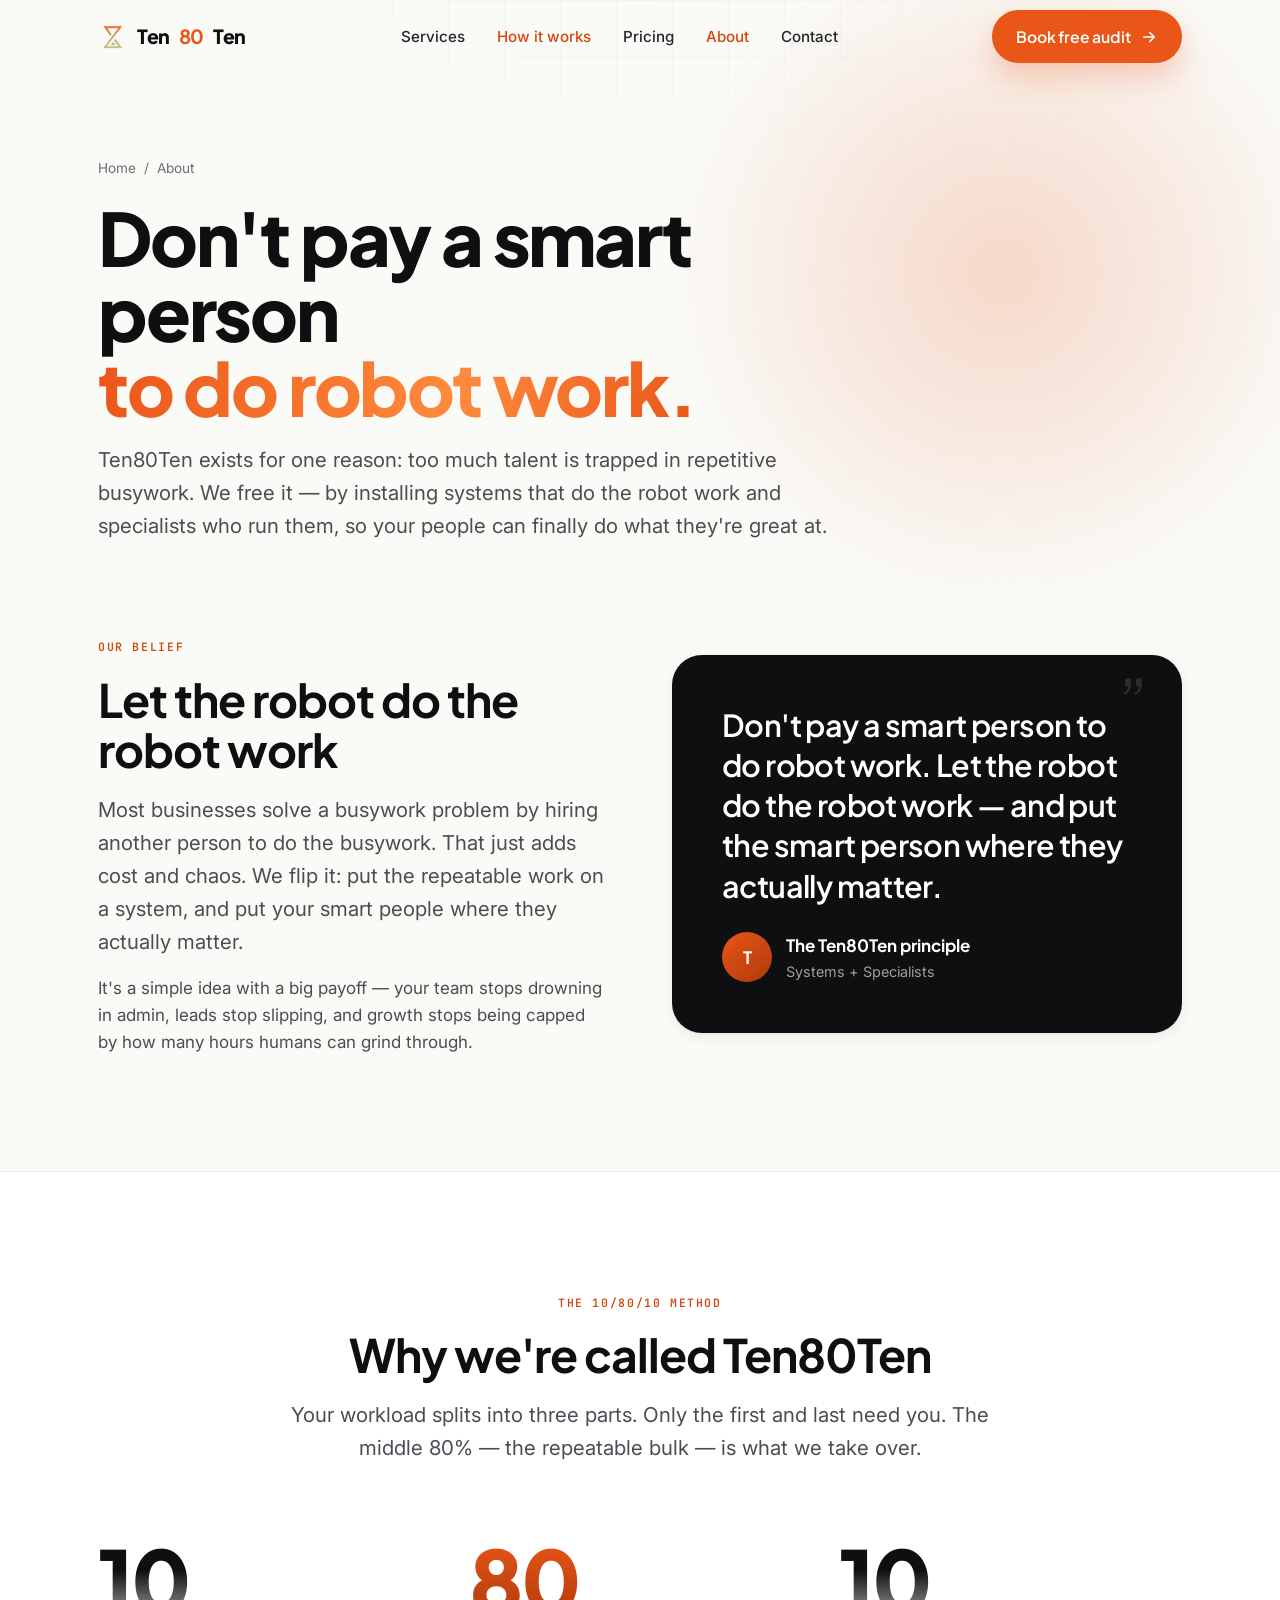
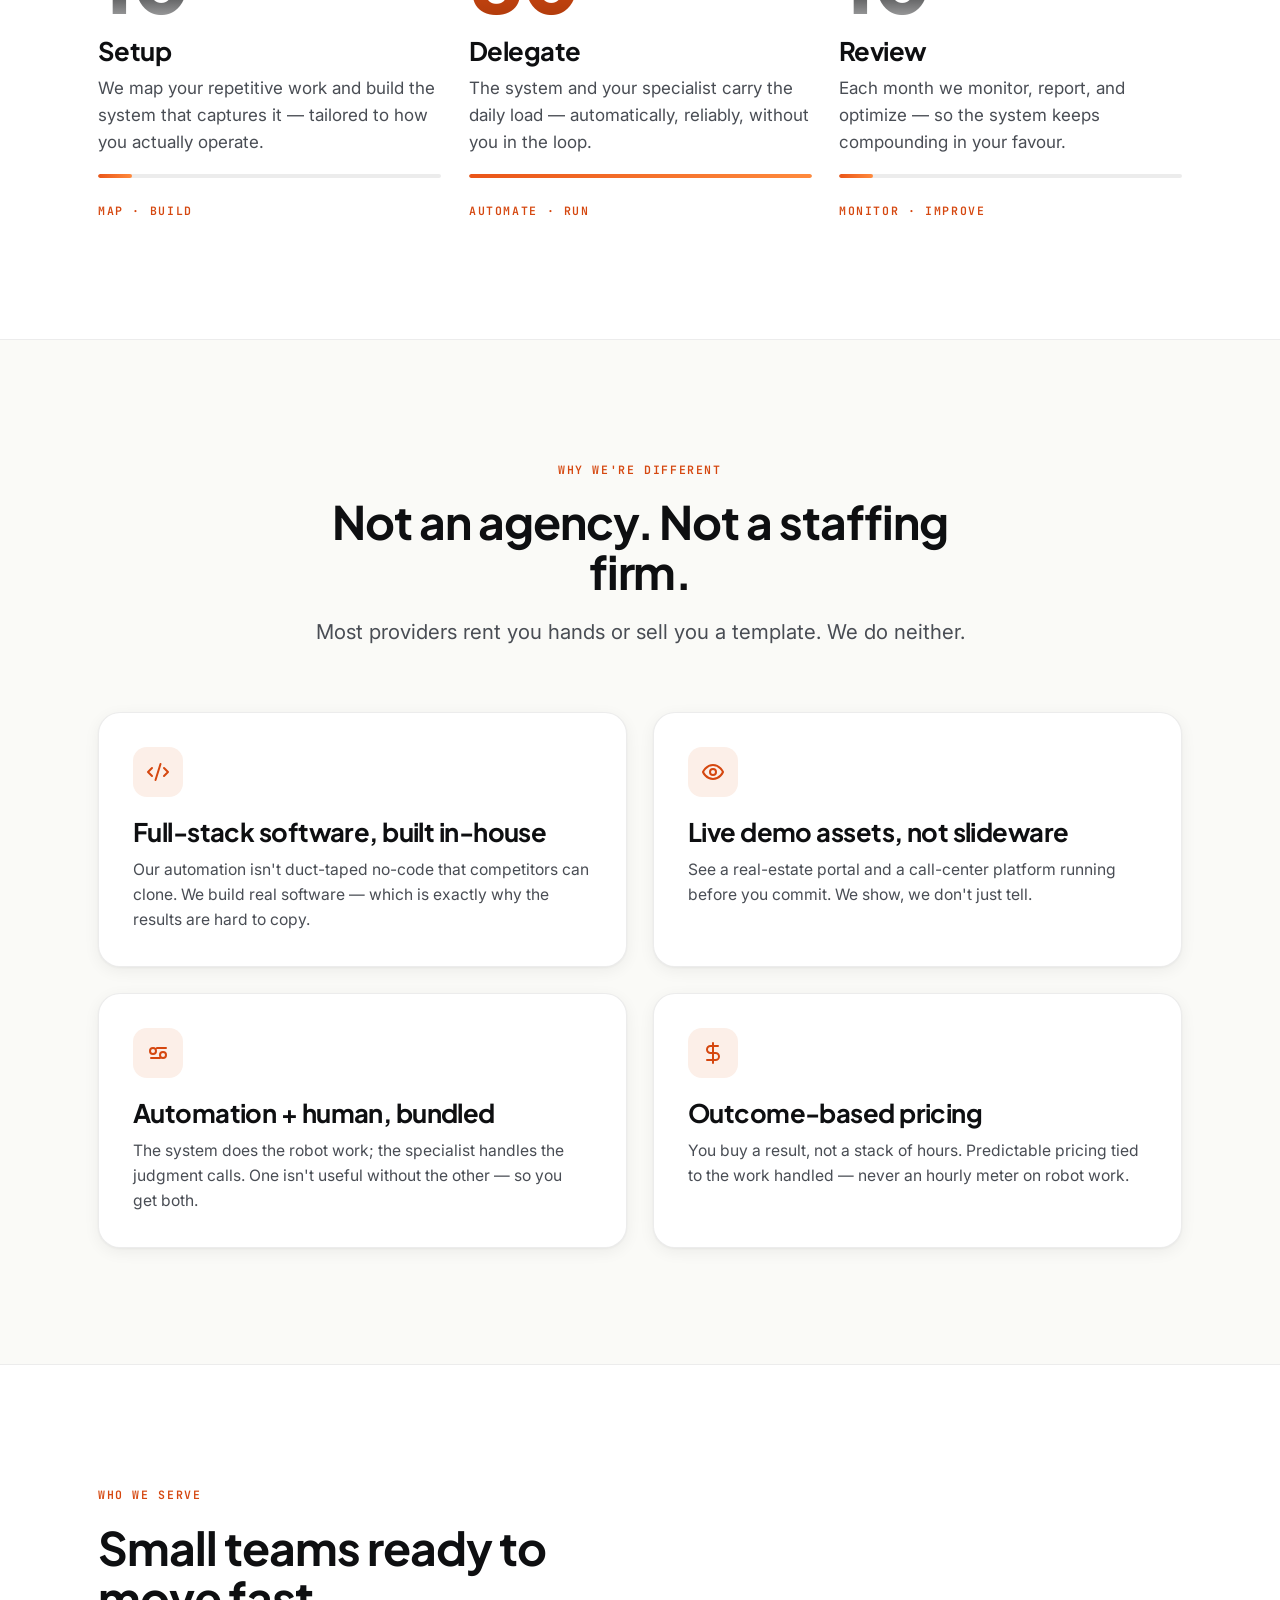
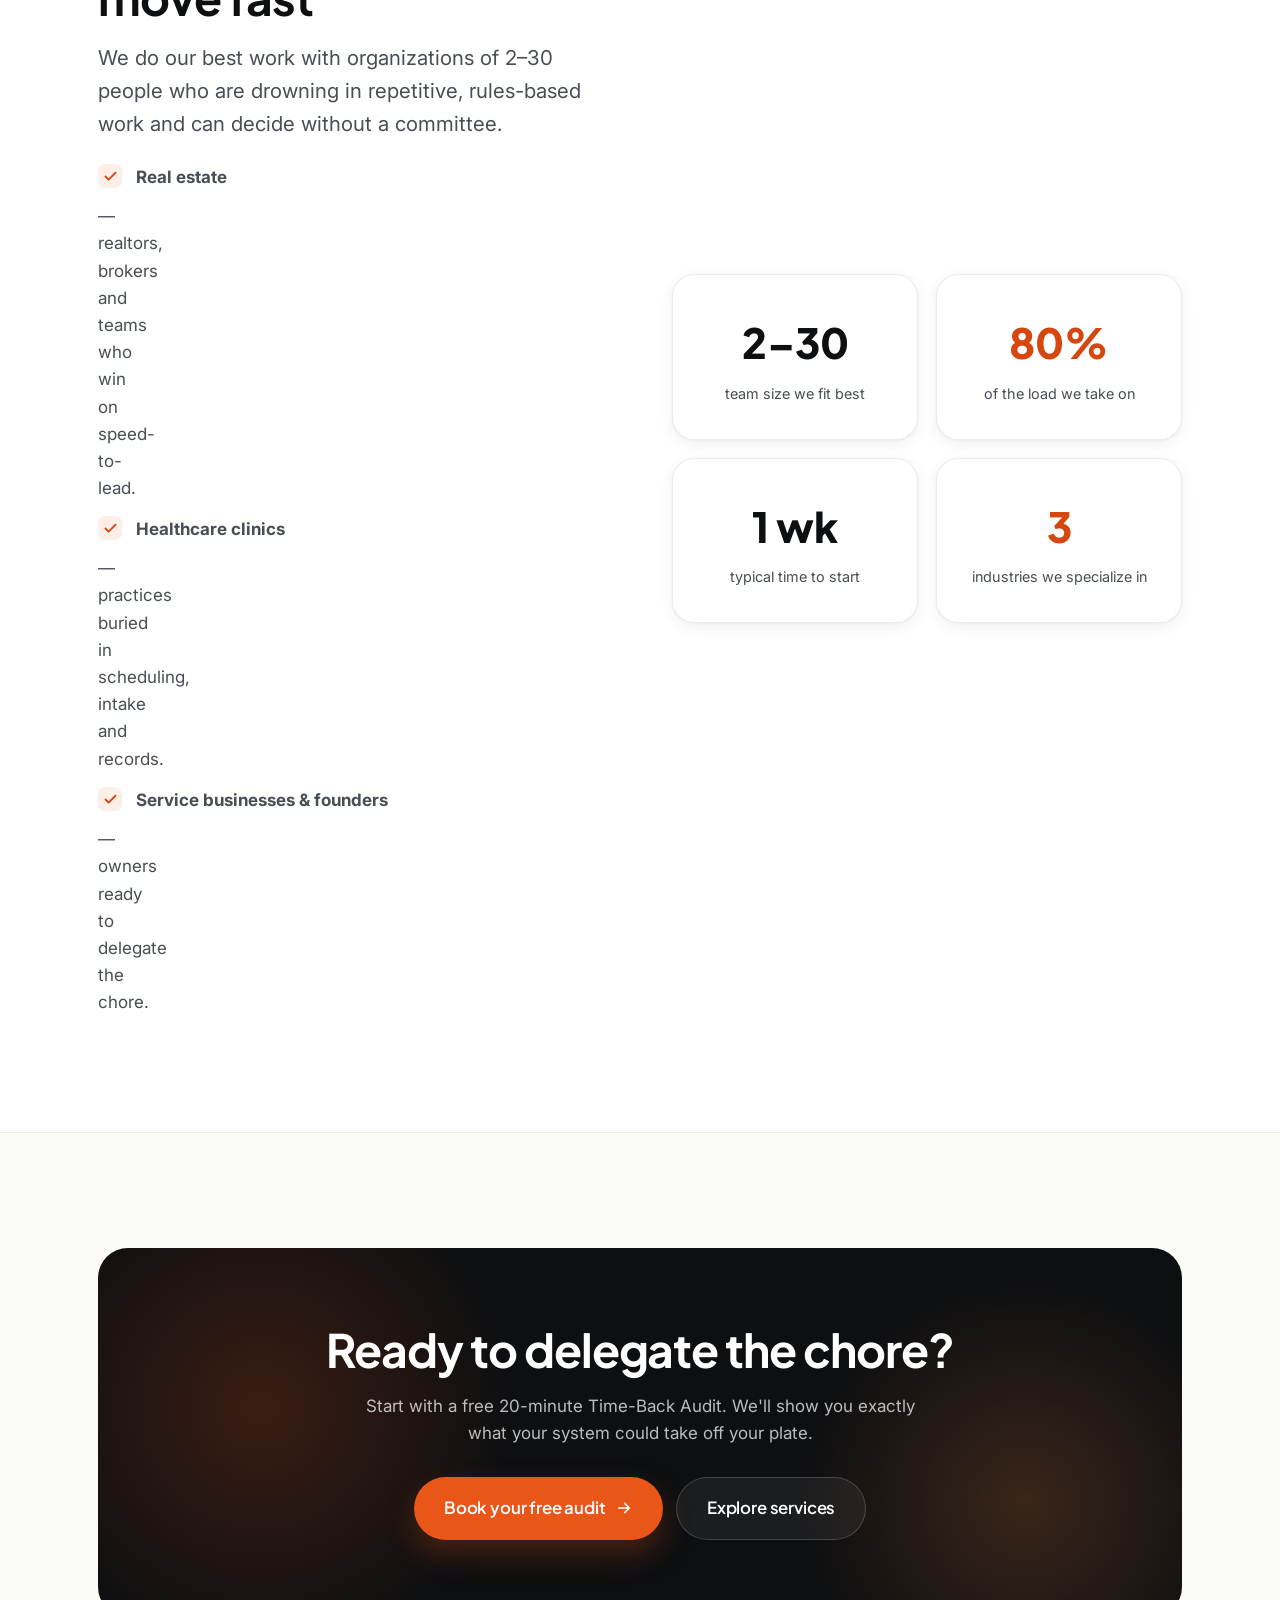
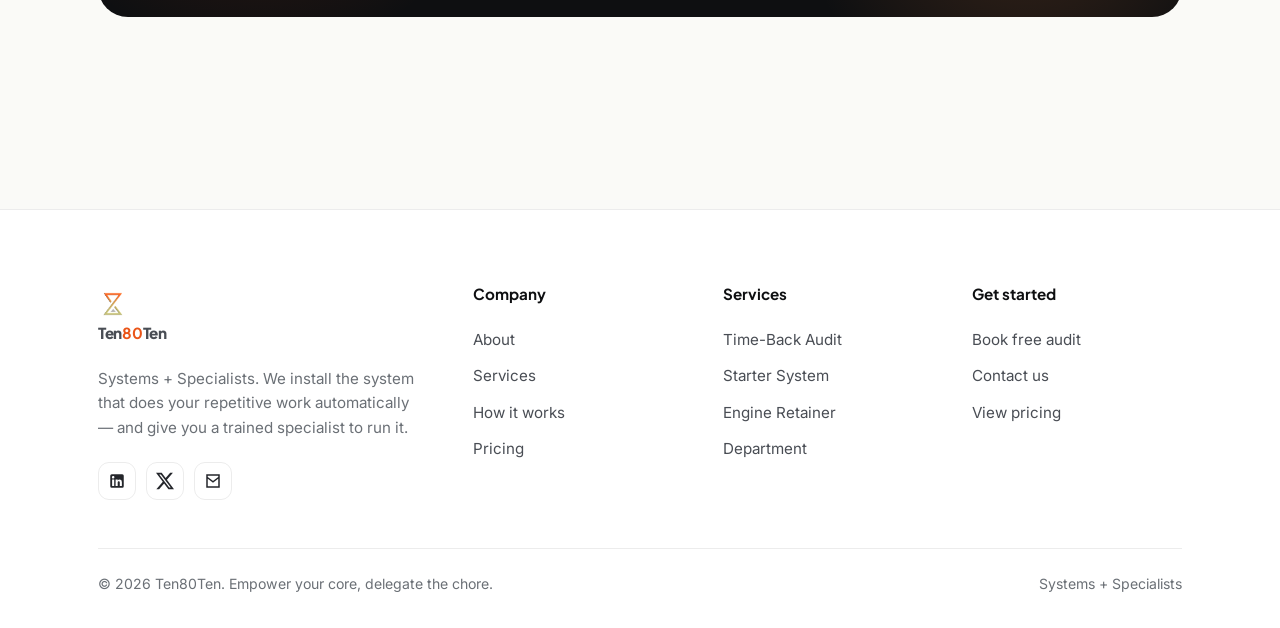
==== commit 5091e4c3: "Use real Ten80Ten hourglass logo in nav/footer Swap the vector mark for the actual brand asset (asse" ====
--- a/about.html
+++ b/about.html
@@ -537,7 +537,7 @@
   <header class="nav">
     <div class="container">
       <a href="index.html" class="brand" aria-label="Ten80Ten home">
-        <img class="brand-mark" src="data:image/svg+xml,%3Csvg%20viewBox%3D%220%200%2040%2044%22%20fill%3D%22none%22%20xmlns%3D%22http%3A%2F%2Fwww.w3.org%2F2000%2Fsvg%22%20role%3D%22img%22%20aria-label%3D%22Ten80Ten%22%3E%0A%20%20%3Cdefs%3E%0A%20%20%20%20%3ClinearGradient%20id%3D%22t8t-grad%22%20x1%3D%2220%22%20y1%3D%223%22%20x2%3D%2220%22%20y2%3D%2241%22%20gradientUnits%3D%22userSpaceOnUse%22%3E%0A%20%20%20%20%20%20%3Cstop%20stop-color%3D%22%23EA5518%22%2F%3E%0A%20%20%20%20%20%20%3Cstop%20offset%3D%220.45%22%20stop-color%3D%22%23F0762A%22%2F%3E%0A%20%20%20%20%20%20%3Cstop%20offset%3D%221%22%20stop-color%3D%22%23E2C06A%22%2F%3E%0A%20%20%20%20%3C%2FlinearGradient%3E%0A%20%20%3C%2Fdefs%3E%0A%20%20%3Cpath%20d%3D%22M5%204%20H35%20L20%2021%20Z%22%20fill%3D%22url(%23t8t-grad)%22%2F%3E%0A%20%20%3Cpath%20d%3D%22M20%2023%20L35%2040%20H5%20Z%22%20fill%3D%22url(%23t8t-grad)%22%2F%3E%0A%20%20%3Cpath%20d%3D%22M20%2030%20L25.5%2039.5%20H14.5%20Z%22%20fill%3D%22%23FBFBF9%22%2F%3E%0A%3C%2Fsvg%3E%0A" alt="" width="30" height="33" />
+        <img class="brand-mark" src="assets/img/ten80ten-mark.webp" alt="" width="30" height="33" />
         Ten<b>80</b>Ten
       </a>
       <nav class="nav-links" aria-label="Primary">
@@ -718,7 +718,7 @@
     <div class="container">
       <div class="footer-grid">
         <div class="footer-col about-col">
-          <a href="index.html" class="brand"><img class="brand-mark" src="data:image/svg+xml,%3Csvg%20viewBox%3D%220%200%2040%2044%22%20fill%3D%22none%22%20xmlns%3D%22http%3A%2F%2Fwww.w3.org%2F2000%2Fsvg%22%20role%3D%22img%22%20aria-label%3D%22Ten80Ten%22%3E%0A%20%20%3Cdefs%3E%0A%20%20%20%20%3ClinearGradient%20id%3D%22t8t-grad%22%20x1%3D%2220%22%20y1%3D%223%22%20x2%3D%2220%22%20y2%3D%2241%22%20gradientUnits%3D%22userSpaceOnUse%22%3E%0A%20%20%20%20%20%20%3Cstop%20stop-color%3D%22%23EA5518%22%2F%3E%0A%20%20%20%20%20%20%3Cstop%20offset%3D%220.45%22%20stop-color%3D%22%23F0762A%22%2F%3E%0A%20%20%20%20%20%20%3Cstop%20offset%3D%221%22%20stop-color%3D%22%23E2C06A%22%2F%3E%0A%20%20%20%20%3C%2FlinearGradient%3E%0A%20%20%3C%2Fdefs%3E%0A%20%20%3Cpath%20d%3D%22M5%204%20H35%20L20%2021%20Z%22%20fill%3D%22url(%23t8t-grad)%22%2F%3E%0A%20%20%3Cpath%20d%3D%22M20%2023%20L35%2040%20H5%20Z%22%20fill%3D%22url(%23t8t-grad)%22%2F%3E%0A%20%20%3Cpath%20d%3D%22M20%2030%20L25.5%2039.5%20H14.5%20Z%22%20fill%3D%22%23FBFBF9%22%2F%3E%0A%3C%2Fsvg%3E%0A" alt="" width="30" height="33" />Ten<b>80</b>Ten</a>
+          <a href="index.html" class="brand"><img class="brand-mark" src="assets/img/ten80ten-mark.webp" alt="" width="30" height="33" />Ten<b>80</b>Ten</a>
           <p class="footer-about">Systems + Specialists. We install the system that does your repetitive work automatically — and give you a trained specialist to run it.</p>
           <div class="footer-socials" style="margin-top:22px">
             <a href="#" aria-label="LinkedIn"><svg viewBox="0 0 24 24" fill="currentColor" aria-hidden="true"><path d="M19 3a2 2 0 0 1 2 2v14a2 2 0 0 1-2 2H5a2 2 0 0 1-2-2V5a2 2 0 0 1 2-2h14m-.5 15.5v-5.3a3.26 3.26 0 0 0-3.26-3.26c-.85 0-1.84.52-2.32 1.3v-1.11h-2.79v8.37h2.79v-4.93c0-.77.62-1.4 1.39-1.4a1.4 1.4 0 0 1 1.4 1.4v4.93h2.79M6.88 8.56a1.68 1.68 0 0 0 1.68-1.68c0-.93-.75-1.69-1.68-1.69a1.69 1.69 0 0 0-1.69 1.69c0 .93.76 1.68 1.69 1.68m1.39 9.94v-8.37H5.5v8.37h2.77Z"/></svg></a>
